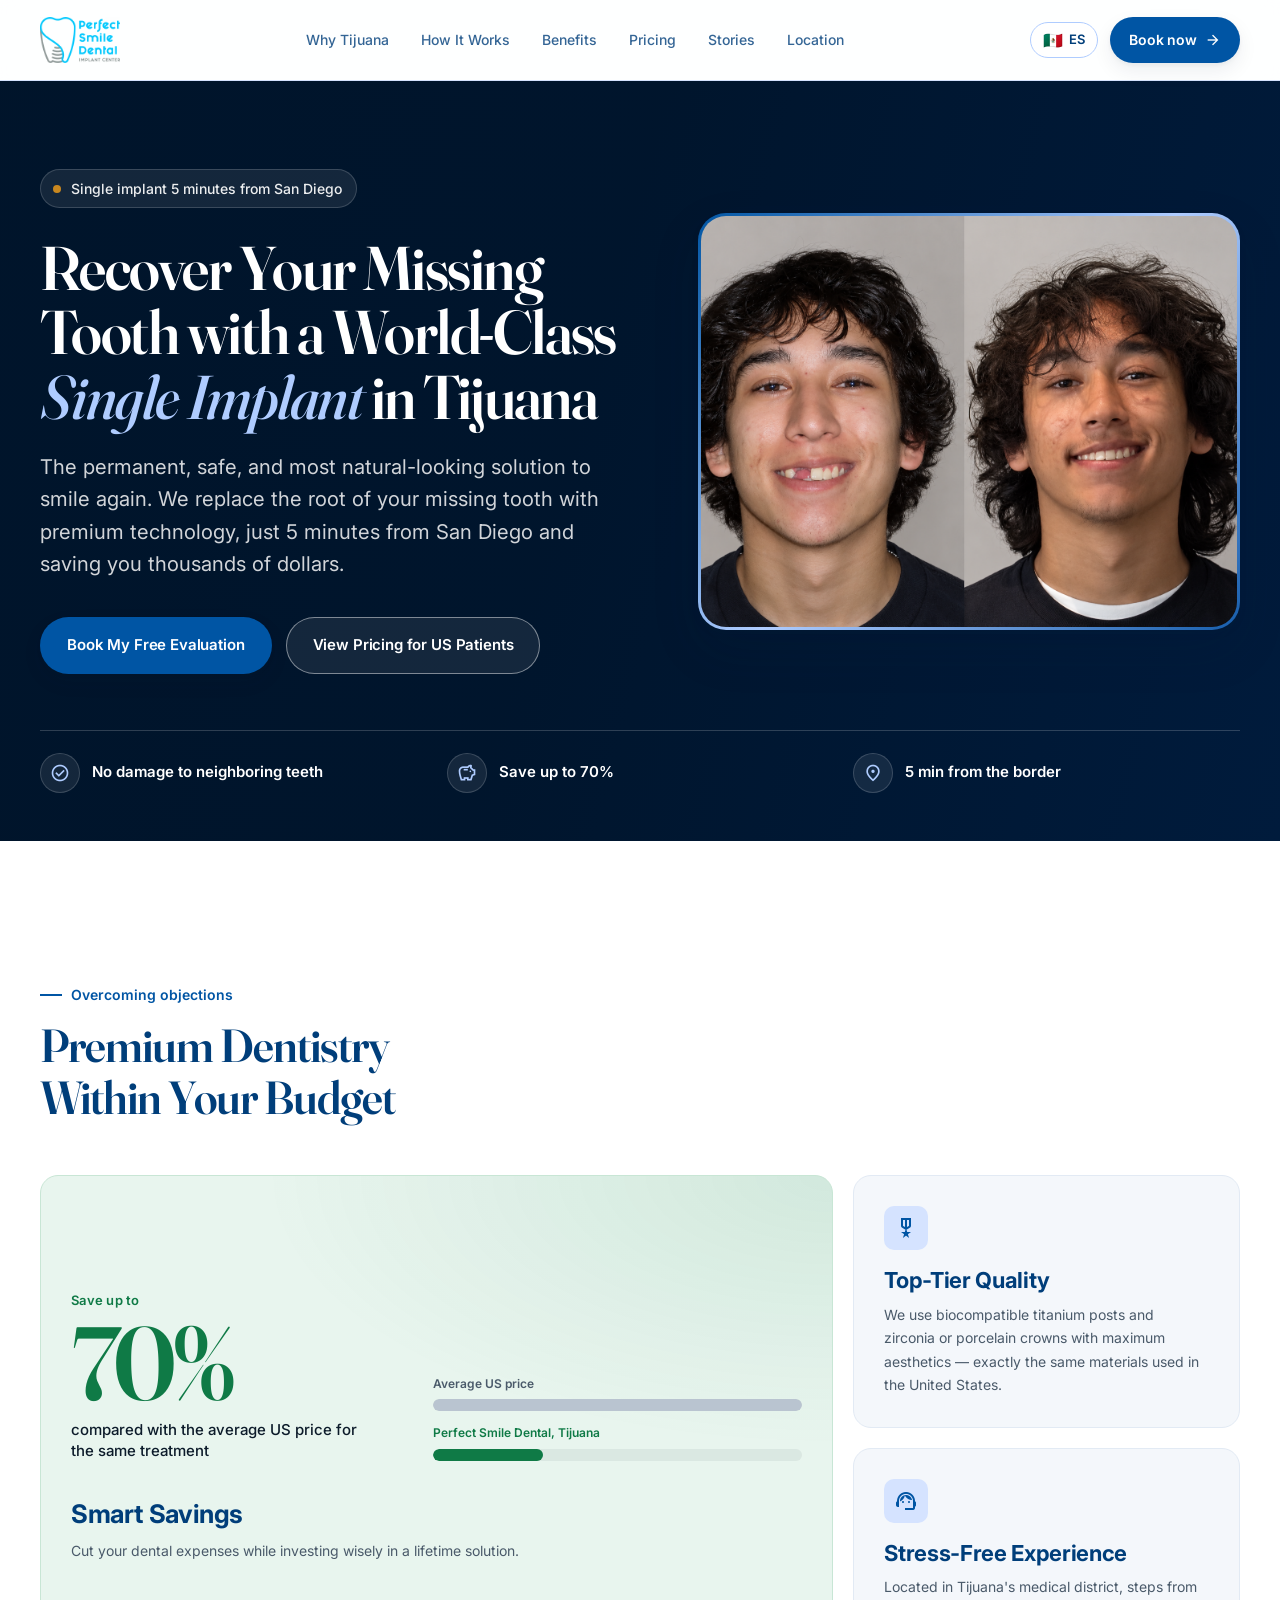
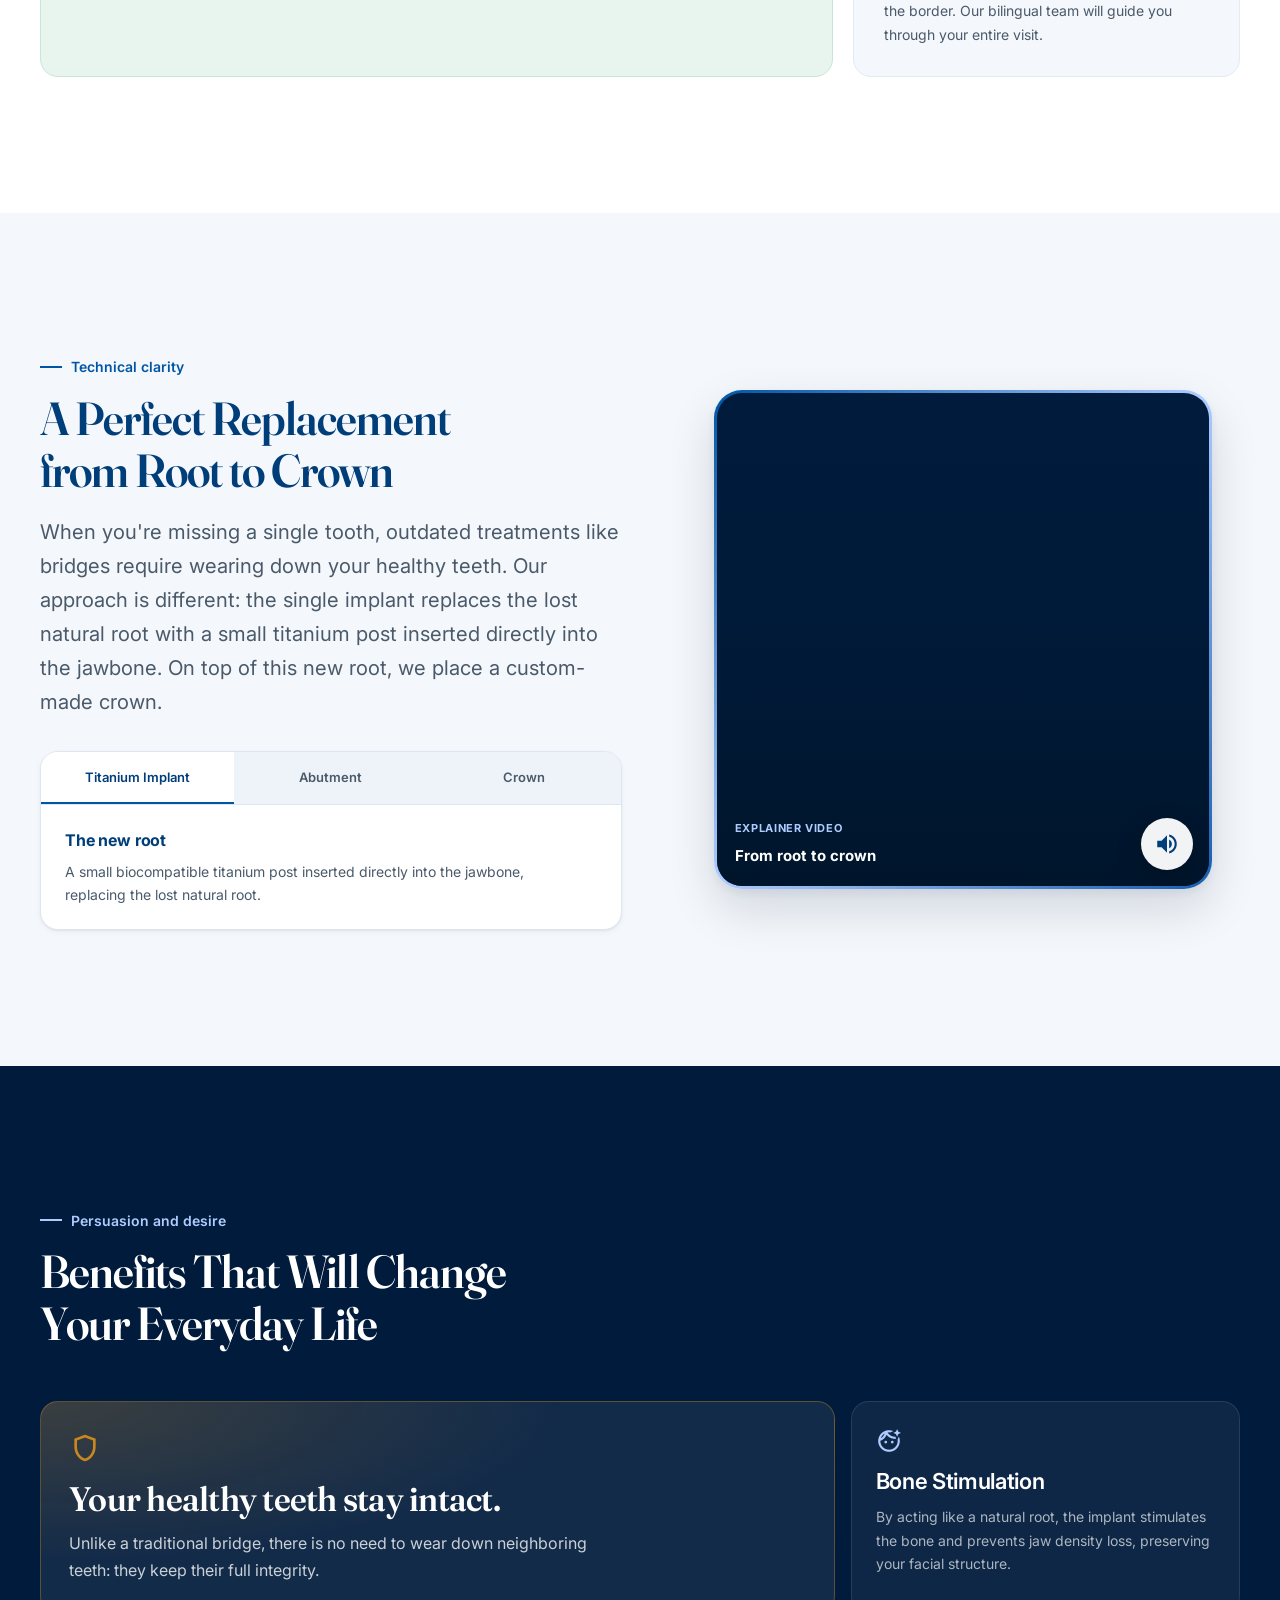
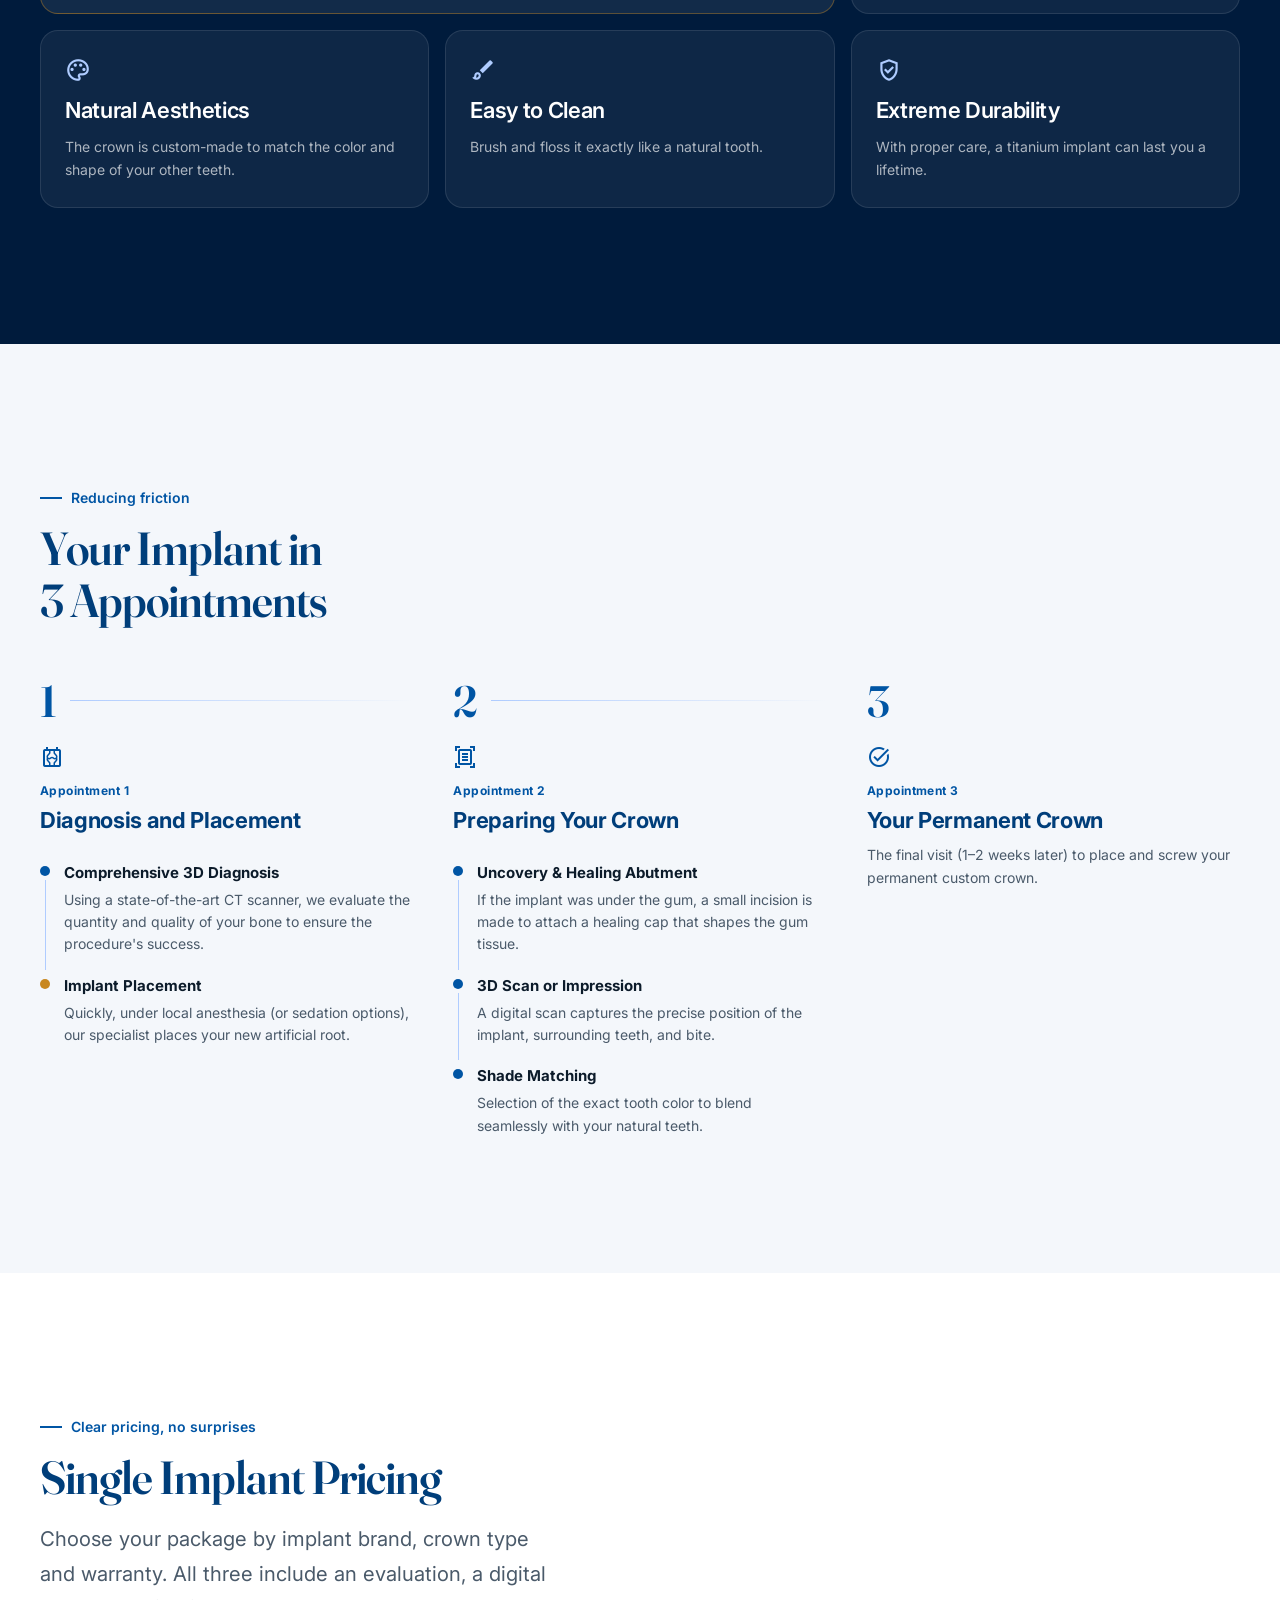
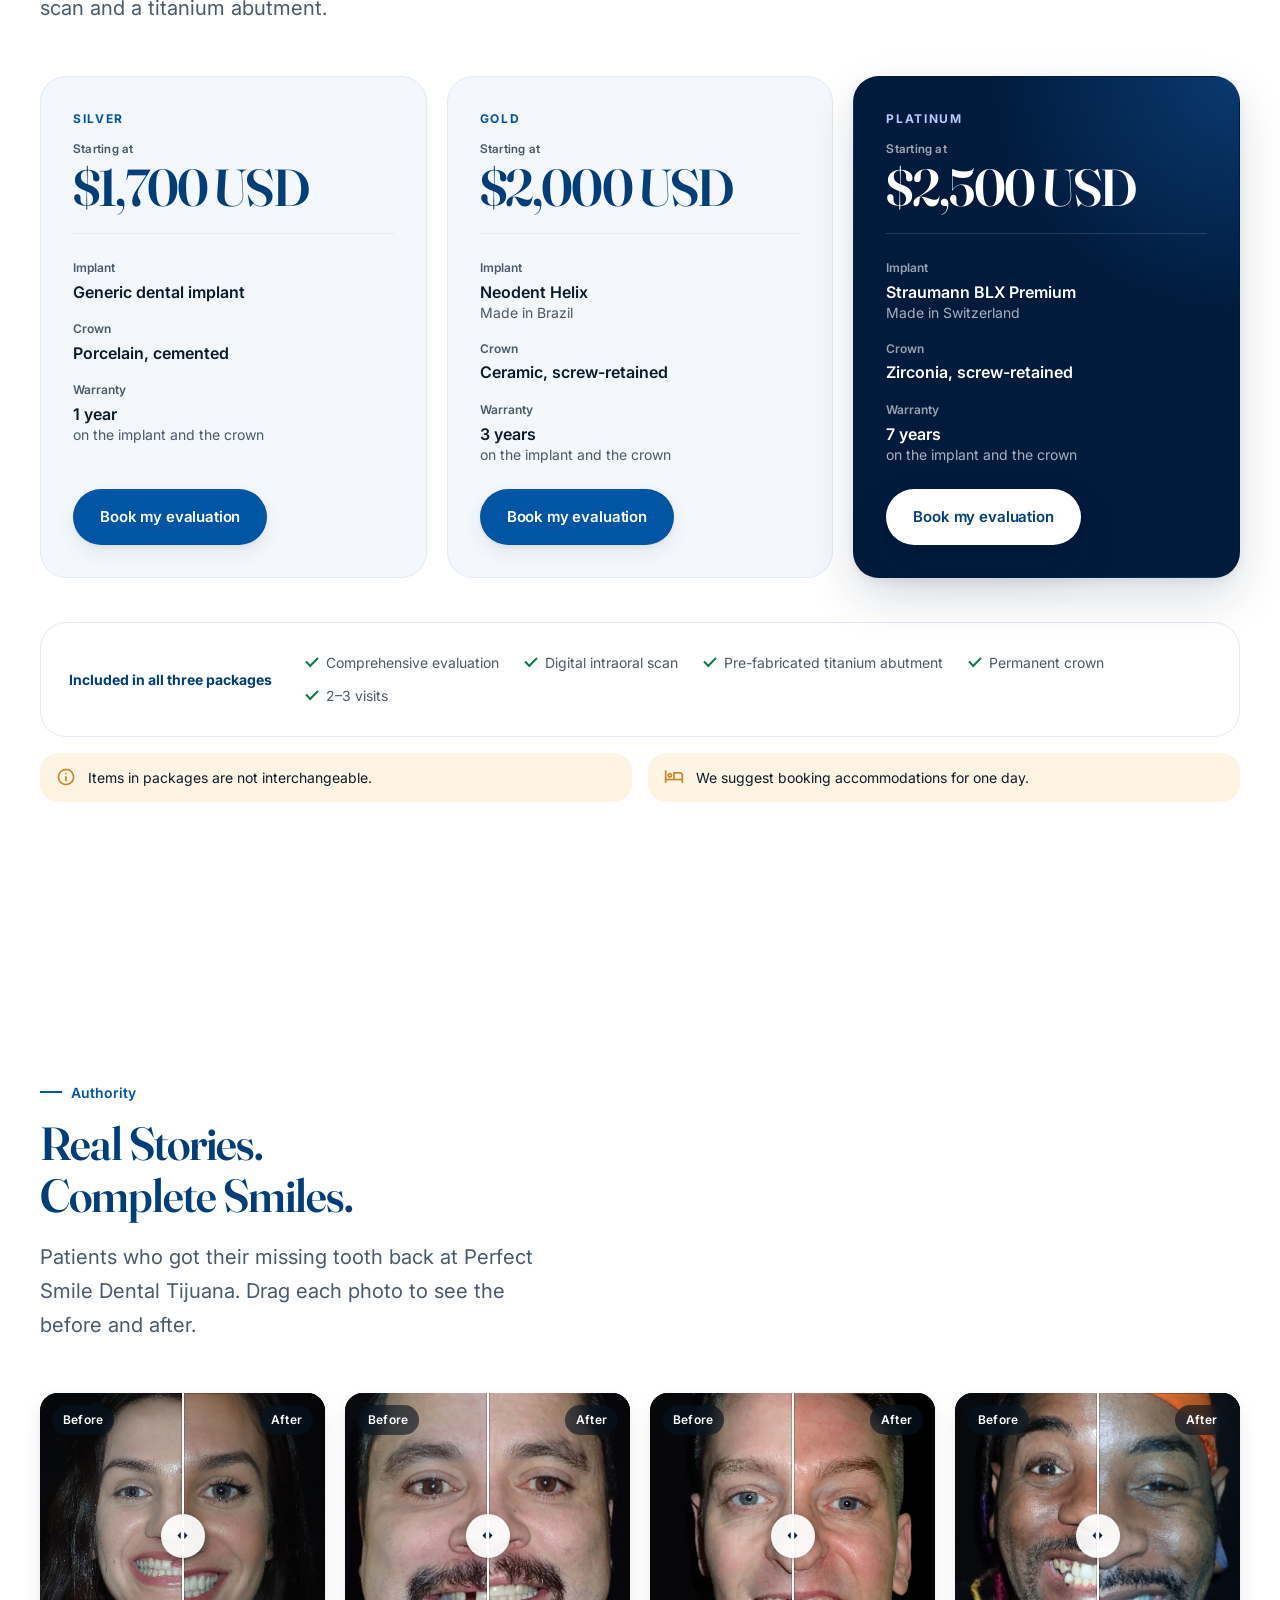
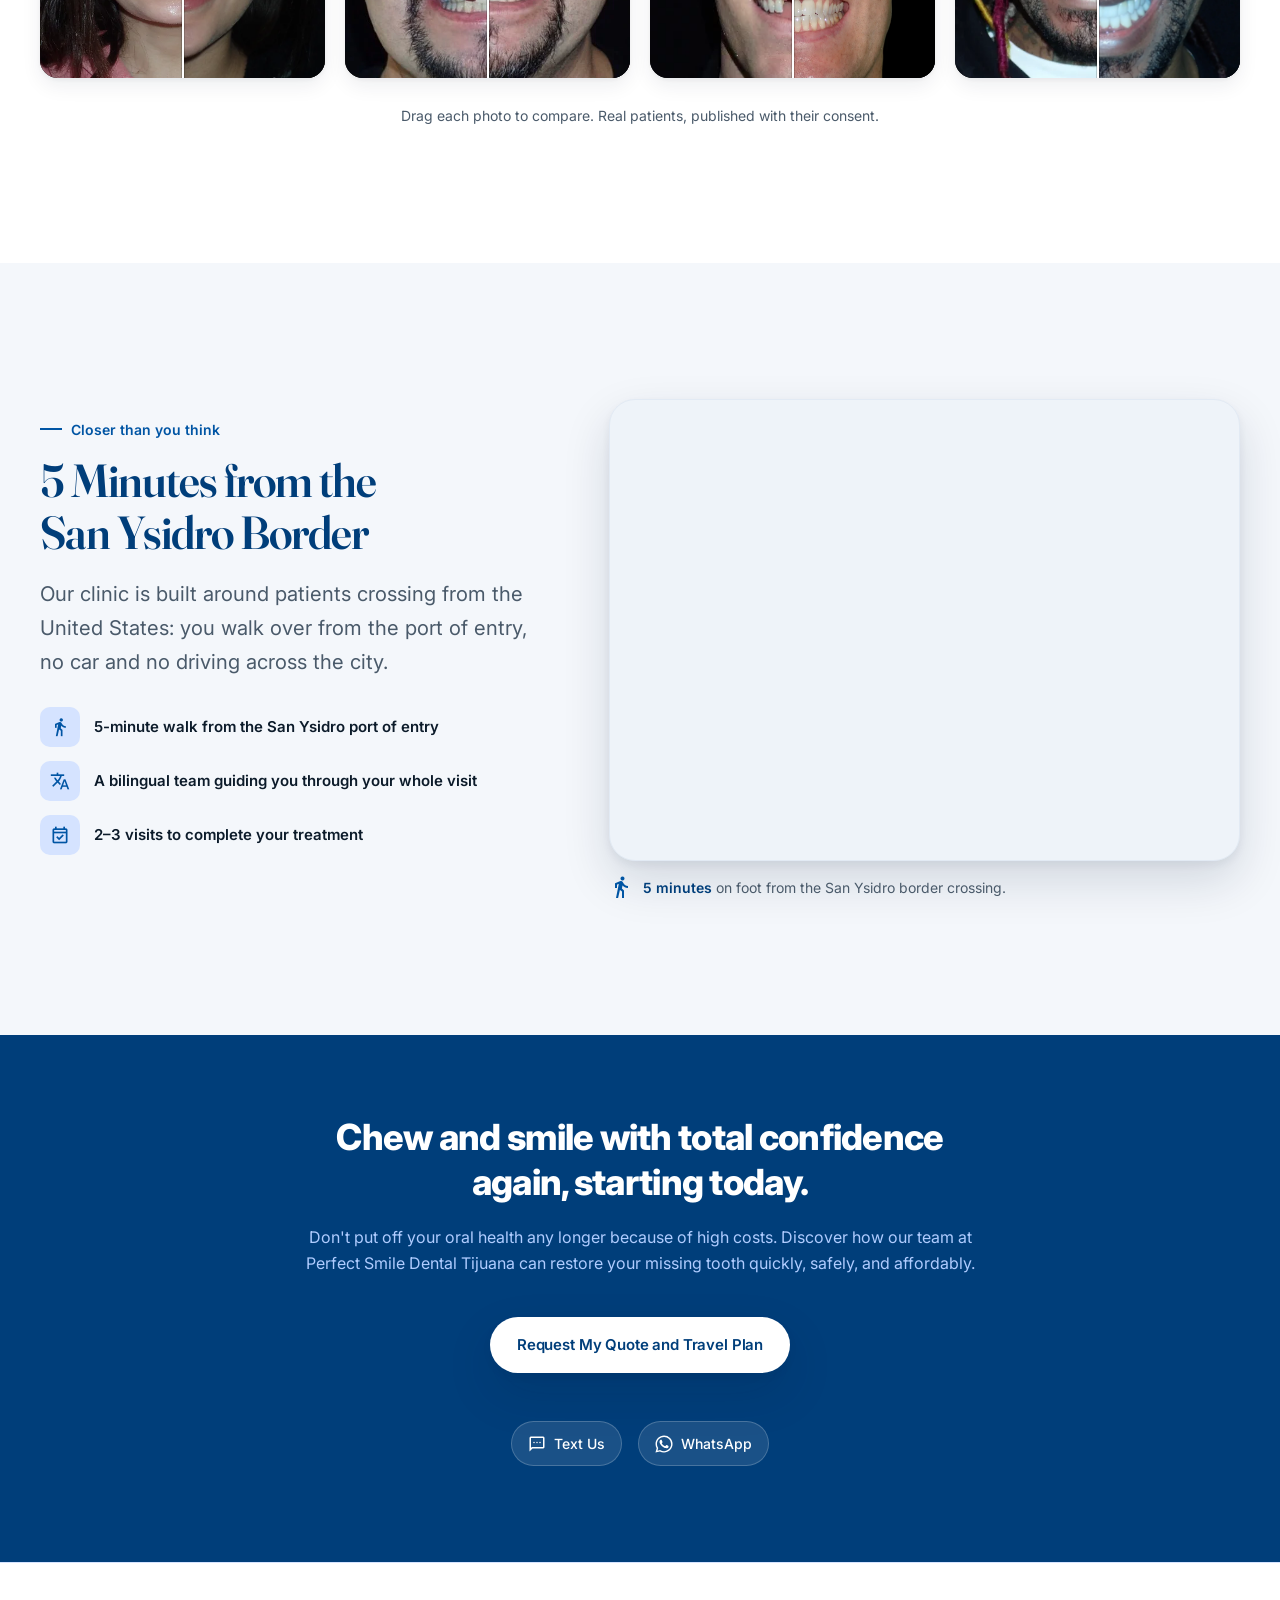
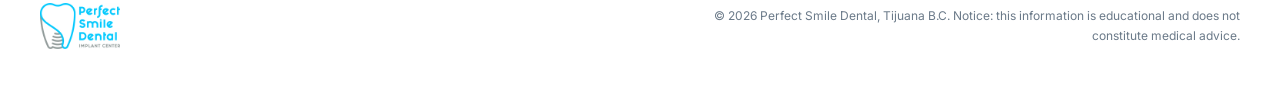
==== index.html @ 9af0c1f8 "fotoa" ====
<!doctype html>
<html lang="en">
  <head>
    <meta charset="utf-8" />
    <meta name="viewport" content="width=device-width, initial-scale=1.0" />
    <title>Single Dental Implant in Tijuana | Perfect Smile Dental</title>
    <meta
      name="description"
      content="Recover your missing tooth with a world-class single implant in Tijuana. No damage to healthy teeth, 5 minutes from San Diego, saving thousands."
    />
    <link rel="canonical" href="https://implante-individual.perfectsmiledental.com.mx/" />
    <!-- hreflang: le dice a Google que son la misma página en dos idiomas.
         x-default manda al inglés, que es la versión principal. -->
    <link rel="alternate" hreflang="en" href="https://implante-individual.perfectsmiledental.com.mx/" />
    <link
      rel="alternate"
      hreflang="es"
      href="https://implante-individual.perfectsmiledental.com.mx/es.html"
    />
    <link
      rel="alternate"
      hreflang="x-default"
      href="https://implante-individual.perfectsmiledental.com.mx/"
    />
    <!-- Open Graph -->
    <meta property="og:type" content="website" />
    <meta property="og:title" content="Single Dental Implant in Tijuana | Perfect Smile Dental" />
    <meta
      property="og:description"
      content="Recover your missing tooth with a world-class single implant in Tijuana. No damage to healthy teeth, 5 minutes from San Diego, saving thousands."
    />
    <meta property="og:url" content="https://implante-individual.perfectsmiledental.com.mx/" />
    <!-- Fuentes: preconnect acelera la descarga -->
    <link rel="preconnect" href="https://fonts.googleapis.com" />
    <link rel="preconnect" href="https://fonts.gstatic.com" crossorigin />
    <link
      href="https://fonts.googleapis.com/css2?family=Inter:wght@400;500;600;700&display=swap"
      rel="stylesheet"
    />
    <!-- Fraunces variable: titulares con autoridad editorial -->
    <link
      href="https://fonts.googleapis.com/css2?family=Fraunces:opsz,wght@9..144,500;9..144,600;9..144,700&display=swap"
      rel="stylesheet"
    />
    <link
      href="https://fonts.googleapis.com/css2?family=Material+Symbols+Outlined:wght,FILL@100..700,0..1&display=swap"
      rel="stylesheet"
    />
    <link rel="stylesheet" href="/styles.css" />
  </head>
  <body>
    <header class="navbar">
      <div class="container navbar__inner">
        <a href="/" class="navbar__brand">
   <img src="/assets/logo.avif" alt="Perfect Smile Dental" />
        </a>
        <nav class="navbar__links">
          <a href="#por-que-tijuana">Why Tijuana</a><a href="#sistema">How It Works</a
          ><a href="#beneficios">Benefits</a><a href="#precios">Pricing</a><a href="#historias">Stories</a
          ><a href="#ubicacion">Location</a>
        </nav>
        <div class="navbar__right">
          <a href="es.html" class="lang-switch" aria-label="Ver en español">
            <span class="lang-switch__flag">🇲🇽</span> ES
          </a>
          <a href="#contacto" class="btn btn--accent btn--sm navbar__cta">
            Book now <span class="material-symbols-outlined" style="font-size: 16px">arrow_forward</span>
          </a>
        </div>
      </div>
    </header>
    <main>
      <section class="hero">
        <div
          class="hero__bg"
          style="
            background-image: url(&quot;https://joseantonioh56.sg-host.com/wp-content/uploads/2026/07/c7875c_0bc119fed459425e88fa15c415d10172mv2.avif&quot;);
          "
        ></div>
        <div class="hero__scrim"></div>
        <div class="container hero__inner">
          <div class="hero__grid">
            <!-- Izquierda: el argumento -->
            <div class="hero__copy">
              <p class="hero__badge">
                <span class="hero__badge-dot psd-pulse-dot"></span> Single implant 5 minutes from San Diego
              </p>
              <h1 class="hero__title display">
                Recover Your Missing Tooth with a World-Class <em class="hero__accent">Single Implant</em> in
                Tijuana
              </h1>
              <p class="hero__sub">
                The permanent, safe, and most natural-looking solution to smile again. We replace the root of
                your missing tooth with premium technology, just 5 minutes from San Diego and saving you
                thousands of dollars.
              </p>
              <div class="hero__actions">
                <a href="https://link.perfectsmiledental.com.mx/widget/form/9kd0kgYXwSfFVvRTpFCh" class="btn btn--accent" target="_blank" data-form-open>Book My Free Evaluation</a>
                <a href="#precios" class="btn btn--ghost-light">View Pricing for US Patients</a>
              </div>
            </div>
            <!-- Derecha: imagen estática -->
            <div class="hero__media">
              <figure class="hero__photo">
                <img
                  src="/assets/hero.png"
                  alt="Patient receiving a single dental implant at Perfect Smile Dental in Tijuana"
                  width="960"
                  height="1104"
                  fetchpriority="high"
                  decoding="async"
                />
              </figure>
            </div>
          </div>
          <ul class="trust">
            <li class="trust__item">
              <span class="trust__icon"> <span class="material-symbols-outlined">check_circle</span> </span>
              <span class="trust__label">No damage to neighboring teeth</span>
            </li>
            <li class="trust__item">
              <span class="trust__icon"> <span class="material-symbols-outlined">savings</span> </span>
              <span class="trust__label">Save up to 70%</span>
            </li>
            <li class="trust__item">
              <span class="trust__icon"> <span class="material-symbols-outlined">location_on</span> </span>
              <span class="trust__label">5 min from the border</span>
            </li>
          </ul>
        </div>
      </section>
      <section id="por-que-tijuana" class="section section--white">
        <div class="container">
          <div class="section-intro section-intro--wide psd-reveal">
            <span class="section-eyebrow">Overcoming objections</span>
            <h2 class="section-heading">Premium Dentistry Within Your Budget</h2>
          </div>
          <div class="why">
            <article class="card card--savings card--wide">
              <div class="stat">
                <span class="stat__lead">Save up to</span> <span class="stat__figure">70%</span>
                <span class="stat__note">compared with the average US price for the same treatment</span>
              </div>
              <div
                class="bars"
                role="img"
                aria-label="Average US price: 100%. Perfect Smile Dental, Tijuana: 30%."
              >
                <div class="bar">
                  <span class="bar__label">Average US price</span>
                  <span class="bar__track"
                    ><span class="bar__fill bar__fill--from" style="--w: 100%"></span
                  ></span>
                </div>
                <div class="bar">
                  <span class="bar__label bar__label--to">Perfect Smile Dental, Tijuana</span>
                  <span class="bar__track"
                    ><span class="bar__fill bar__fill--to" style="--w: 30%"></span
                  ></span>
                </div>
              </div>
              <div class="card__body">
                <h3 class="card__title">Smart Savings</h3>
                <p class="card__text">
                  Cut your dental expenses while investing wisely in a lifetime solution.
                </p>
              </div>
            </article>
            <article class="card">
              <span class="card__icon card__icon--blue">
                <span class="material-symbols-outlined">military_tech</span>
              </span>
              <h3 class="card__title">Top-Tier Quality</h3>
              <p class="card__text">
                We use biocompatible titanium posts and zirconia or porcelain crowns with maximum aesthetics —
                exactly the same materials used in the United States.
              </p>
            </article>
            <article class="card">
              <span class="card__icon card__icon--blue">
                <span class="material-symbols-outlined">support_agent</span>
              </span>
              <h3 class="card__title">Stress-Free Experience</h3>
              <p class="card__text">
                Located in Tijuana's medical district, steps from the border. Our bilingual team will guide
                you through your entire visit.
              </p>
            </article>
          </div>
        </div>
      </section>
      <section id="sistema" class="section">
        <div class="container grid">
          <div class="copy psd-reveal">
            <span class="section-eyebrow">Technical clarity</span>
            <h2 class="section-heading">A Perfect Replacement from Root to Crown</h2>
            <p class="section-text copy__body">
              When you&#39;re missing a single tooth, outdated treatments like bridges require wearing down
              your healthy teeth. Our approach is different: the single implant replaces the lost natural root
              with a small titanium post inserted directly into the jawbone. On top of this new root, we place
              a custom-made crown.
            </p>
            <div class="parts">
              <div class="parts__tabs" role="tablist" id="psd-tabs">
                <button
                  type="button"
                  role="tab"
                  id="tab-0"
                  aria-controls="panel-0"
                  aria-selected="true"
                  data-idx="0"
                  class="parts__tab is-active"
                >
                  Titanium Implant</button
                ><button
                  type="button"
                  role="tab"
                  id="tab-1"
                  aria-controls="panel-1"
                  aria-selected="false"
                  data-idx="1"
                  class="parts__tab"
                >
                  Abutment</button
                ><button
                  type="button"
                  role="tab"
                  id="tab-2"
                  aria-controls="panel-2"
                  aria-selected="false"
                  data-idx="2"
                  class="parts__tab"
                >
                  Crown
                </button>
              </div>
              <div class="parts__panels">
                <div
                  role="tabpanel"
                  id="panel-0"
                  aria-labelledby="tab-0"
                  data-idx="0"
                  class="parts__panel is-active"
                >
                  <h3 class="parts__title">The new root</h3>
                  <p class="parts__text">
                    A small biocompatible titanium post inserted directly into the jawbone, replacing the lost
                    natural root.
                  </p>
                </div>
                <div role="tabpanel" id="panel-1" aria-labelledby="tab-1" data-idx="1" class="parts__panel">
                  <h3 class="parts__title">The connector</h3>
                  <p class="parts__text">
                    A pre-fabricated titanium piece that joins the implant to the crown and holds it firmly in
                    place.
                  </p>
                </div>
                <div role="tabpanel" id="panel-2" aria-labelledby="tab-2" data-idx="2" class="parts__panel">
                  <h3 class="parts__title">Your new tooth</h3>
                  <p class="parts__text">
                    Custom-made to match the color and shape of your other teeth, in porcelain, ceramic or
                    zirconia depending on the package.
                  </p>
                </div>
              </div>
            </div>
          </div>
          <div class="media">
            <!-- Video en loop: arranca solo, sin sonido. Clic = modal con sonido.
                 "#t=0.1" muestra el primer fotograma como vista previa mientras carga. -->
            <div class="video-frame-outer">
              <div
                class="video-frame-inner is-loop"
                style="aspect-ratio: 1 / 1"
                data-video-src="/assets/singleimplants.mp4"
                data-video-type="mp4"
                role="button"
                tabindex="0"
                aria-label="From root to crown"
              >
                <video
                  class="video-frame__loop"
                  src="/assets/singleimplants.mp4#t=0.1"
                  autoplay
                  muted
                  loop
                  playsinline
                  preload="metadata"
                  aria-hidden="true"
                ></video>
                <div class="video-overlay"></div>
                <span class="video-pulse-ring"></span>
                <span class="video-play-btn" aria-hidden="true">
                  <span class="material-symbols-outlined fill-icon" style="font-size: 26px">volume_up</span>
                </span>
                <div class="video-caption-chip">
                  <span class="video-eyebrow">Explainer video</span>
                  <span class="video-title">From root to crown</span>
                </div>
              </div>
            </div>
          </div>
        </div>
      </section>
      <section id="beneficios" class="section section--dark">
        <div class="container">
          <div class="section-intro section-intro--wide psd-reveal">
            <span class="section-eyebrow section-eyebrow--light">Persuasion and desire</span>
            <h2 class="section-heading section-heading--light">
              Benefits That Will Change Your Everyday Life
            </h2>
          </div>
          <div class="bento">
            <article class="cell cell--featured">
              <span class="cell__icon material-symbols-outlined">shield</span>
              <h3 class="cell__title">Your healthy teeth stay intact.</h3>
              <p class="cell__text">
                Unlike a traditional bridge, there is no need to wear down neighboring teeth: they keep their
                full integrity.
              </p>
            </article>
            <article class="cell">
              <span class="cell__icon material-symbols-outlined">face_retouching_natural</span>
              <h3 class="cell__title">Bone Stimulation</h3>
              <p class="cell__text">
                By acting like a natural root, the implant stimulates the bone and prevents jaw density loss,
                preserving your facial structure.
              </p>
            </article>
            <article class="cell">
              <span class="cell__icon material-symbols-outlined">palette</span>
              <h3 class="cell__title">Natural Aesthetics</h3>
              <p class="cell__text">
                The crown is custom-made to match the color and shape of your other teeth.
              </p>
            </article>
            <article class="cell">
              <span class="cell__icon material-symbols-outlined">brush</span>
              <h3 class="cell__title">Easy to Clean</h3>
              <p class="cell__text">Brush and floss it exactly like a natural tooth.</p>
            </article>
            <article class="cell">
              <span class="cell__icon material-symbols-outlined">verified_user</span>
              <h3 class="cell__title">Extreme Durability</h3>
              <p class="cell__text">With proper care, a titanium implant can last you a lifetime.</p>
            </article>
          </div>
        </div>
      </section>
      <section id="proceso" class="section">
  <div class="container">
    <div class="section-intro psd-reveal">
      <span class="section-eyebrow">Reducing friction</span>
      <h2 class="section-heading">Your Implant in 3 Appointments</h2>
    </div>
    <ol class="steps steps--visits">
      <li class="step">
        <div class="step__head"><span class="step__num">1</span> <span class="step__rule"></span></div>
        <span class="step__icon material-symbols-outlined">radiology</span>
        <span class="step__label">Appointment 1</span>
        <h3 class="step__title">Diagnosis and Placement</h3>
        <ol class="days">
          <li class="day">
            <h4 class="day__title">Comprehensive 3D Diagnosis</h4>
            <p class="day__text">
              Using a state-of-the-art CT scanner, we evaluate the quantity and quality of your bone to ensure
              the procedure's success.
            </p>
          </li>
          <li class="day day--key">
            <h4 class="day__title">Implant Placement</h4>
            <p class="day__text">
              Quickly, under local anesthesia (or sedation options), our specialist places your new artificial
              root.
            </p>
          </li>
        </ol>
      </li>
      <li class="step">
        <div class="step__head"><span class="step__num">2</span> <span class="step__rule"></span></div>
        <span class="step__icon material-symbols-outlined">document_scanner</span>
        <span class="step__label">Appointment 2</span>
        <h3 class="step__title">Preparing Your Crown</h3>
        <ol class="days">
          <li class="day">
            <h4 class="day__title">Uncovery &amp; Healing Abutment</h4>
            <p class="day__text">
              If the implant was under the gum, a small incision is made to attach a healing cap that shapes
              the gum tissue.
            </p>
          </li>
          <li class="day">
            <h4 class="day__title">3D Scan or Impression</h4>
            <p class="day__text">
              A digital scan captures the precise position of the implant, surrounding teeth, and bite.
            </p>
          </li>
          <li class="day">
            <h4 class="day__title">Shade Matching</h4>
            <p class="day__text">
              Selection of the exact tooth color to blend seamlessly with your natural teeth.
            </p>
          </li>
        </ol>
      </li>
      <li class="step">
        <div class="step__head"><span class="step__num">3</span> <span class="step__rule"></span></div>
        <span class="step__icon material-symbols-outlined">task_alt</span>
        <span class="step__label">Appointment 3</span>
        <h3 class="step__title">Your Permanent Crown</h3>
        <p class="step__text">
          The final visit (1–2 weeks later) to place and screw your permanent custom crown.
        </p>
      </li>
    </ol>
  </div>
</section>

      <section id="precios" class="section section--white">
        <div class="container">
          <div class="section-intro section-intro--wide psd-reveal">
            <span class="section-eyebrow">Clear pricing, no surprises</span>
            <h2 class="section-heading">Single Implant Pricing</h2>
            <p class="section-text">
              Choose your package by implant brand, crown type and warranty. All three include an evaluation,
              a digital scan and a titanium abutment.
            </p>
          </div>
          <div class="tiers">
            <article class="tier">
              <header class="tier__head">
                <h3 class="tier__name">Silver</h3>
                <p class="tier__price"><span class="tier__prefix">Starting at</span> $1,700 USD</p>
              </header>
              <dl class="specs">
                <div class="spec">
                  <dt class="spec__label">Implant</dt>
                  <dd class="spec__value">Generic dental implant</dd>
                </div>
                <div class="spec">
                  <dt class="spec__label">Crown</dt>
                  <dd class="spec__value">Porcelain, cemented</dd>
                </div>
                <div class="spec">
                  <dt class="spec__label">Warranty</dt>
                  <dd class="spec__value">
                    1 year <span class="spec__detail">on the implant and the crown</span>
                  </dd>
                </div>
              </dl>
              <a href="https://link.perfectsmiledental.com.mx/widget/booking/Z9i3B59TA2s7kxjc4u88" class="btn btn--accent tier__cta" target="_blank" data-calendar-open>Book my evaluation</a>
            </article>
            <article class="tier">
              <header class="tier__head">
                <h3 class="tier__name">Gold</h3>
                <p class="tier__price"><span class="tier__prefix">Starting at</span> $2,000 USD</p>
              </header>
              <dl class="specs">
                <div class="spec">
                  <dt class="spec__label">Implant</dt>
                  <dd class="spec__value">Neodent Helix <span class="spec__detail">Made in Brazil</span></dd>
                </div>
                <div class="spec">
                  <dt class="spec__label">Crown</dt>
                  <dd class="spec__value">Ceramic, screw-retained</dd>
                </div>
                <div class="spec">
                  <dt class="spec__label">Warranty</dt>
                  <dd class="spec__value">
                    3 years <span class="spec__detail">on the implant and the crown</span>
                  </dd>
                </div>
              </dl>
              <a href="https://link.perfectsmiledental.com.mx/widget/booking/Z9i3B59TA2s7kxjc4u88" class="btn btn--accent tier__cta" target="_blank" data-calendar-open>Book my evaluation</a>
            </article>
            <article class="tier tier--dark">
              <header class="tier__head">
                <h3 class="tier__name">Platinum</h3>
                <p class="tier__price"><span class="tier__prefix">Starting at</span> $2,500 USD</p>
              </header>
              <dl class="specs">
                <div class="spec">
                  <dt class="spec__label">Implant</dt>
                  <dd class="spec__value">
                    Straumann BLX Premium <span class="spec__detail">Made in Switzerland</span>
                  </dd>
                </div>
                <div class="spec">
                  <dt class="spec__label">Crown</dt>
                  <dd class="spec__value">Zirconia, screw-retained</dd>
                </div>
                <div class="spec">
                  <dt class="spec__label">Warranty</dt>
                  <dd class="spec__value">
                    7 years <span class="spec__detail">on the implant and the crown</span>
                  </dd>
                </div>
              </dl>
              <a href="https://link.perfectsmiledental.com.mx/widget/booking/Z9i3B59TA2s7kxjc4u88" class="btn btn--white tier__cta" target="_blank" data-calendar-open>Book my evaluation</a>
            </article>
          </div>
          <div class="shared">
            <p class="shared__title">Included in all three packages</p>
            <ul class="shared__list">
              <li>Comprehensive evaluation</li>
              <li>Digital intraoral scan</li>
              <li>Pre-fabricated titanium abutment</li>
              <li>Permanent crown</li>
              <li>2–3 visits</li>
            </ul>
          </div>
          <ul class="notes">
            <li class="note">
              <span class="material-symbols-outlined">info</span>
              <span>Items in packages are not interchangeable.</span>
            </li>
            <li class="note">
              <span class="material-symbols-outlined">hotel</span>
              <span>We suggest booking accommodations for one day.</span>
            </li>
          </ul>
        </div>
      </section>
      <section id="historias" class="section section--white">
        <div class="container">
          <div class="section-intro section-intro--wide psd-reveal">
            <span class="section-eyebrow">Authority</span>
            <h2 class="section-heading">Real Stories. Complete Smiles.</h2>
            <p class="section-text">
              Patients who got their missing tooth back at Perfect Smile Dental Tijuana. Drag each photo to
              see the before and after.
            </p>
          </div>
          <div class="cases">
            <figure class="ba" style="--pos: 50%">
              <div class="ba__stage" data-empty="Photo coming soon">
                <img
                  class="ba__img"
                  src="/assets/img/before1.webp"
                  alt="Patient before their single implant"
                  loading="lazy"
                  decoding="async"
                />
                <img
                  class="ba__img ba__img--after"
                  src="/assets/img/after1.webp"
                  alt="The same patient with their implant and new crown"
                  loading="lazy"
                  decoding="async"
                />
                <span class="ba__line" aria-hidden="true"></span>
                <span class="ba__knob" aria-hidden="true">
                  <svg viewBox="0 0 24 24" width="17" height="17" fill="currentColor">
                    <path d="M9.5 7 5 12l4.5 5V7Zm5 0v10l4.5-5-4.5-5Z"></path>
                  </svg>
                </span>
                <span class="ba__tag ba__tag--before">Before</span>
                <span class="ba__tag ba__tag--after">After</span>
                <input
                  class="ba__range"
                  type="range"
                  min="0"
                  max="100"
                  value="50"
                  step="0.1"
                  aria-label="Before and after comparison — Case 1"
                />
              </div>
            </figure>
            <figure class="ba" style="--pos: 50%">
              <div class="ba__stage" data-empty="Photo coming soon">
                <img
                  class="ba__img"
                  src="/assets/img/before2.webp"
                  alt="Patient before their single implant"
                  loading="lazy"
                  decoding="async"
                />
                <img
                  class="ba__img ba__img--after"
                  src="/assets/img/after2.webp"
                  alt="The same patient with their implant and new crown"
                  loading="lazy"
                  decoding="async"
                />
                <span class="ba__line" aria-hidden="true"></span>
                <span class="ba__knob" aria-hidden="true">
                  <svg viewBox="0 0 24 24" width="17" height="17" fill="currentColor">
                    <path d="M9.5 7 5 12l4.5 5V7Zm5 0v10l4.5-5-4.5-5Z"></path>
                  </svg>
                </span>
                <span class="ba__tag ba__tag--before">Before</span>
                <span class="ba__tag ba__tag--after">After</span>
                <input
                  class="ba__range"
                  type="range"
                  min="0"
                  max="100"
                  value="50"
                  step="0.1"
                  aria-label="Before and after comparison — Case 2"
                />
              </div>
            </figure>
            <figure class="ba" style="--pos: 50%">
              <div class="ba__stage" data-empty="Photo coming soon">
                <img
                  class="ba__img"
                  src="/assets/img/before3.webp"
                  alt="Patient before their single implant"
                  loading="lazy"
                  decoding="async"
                />
                <img
                  class="ba__img ba__img--after"
                  src="/assets/img/after3.webp"
                  alt="The same patient with their implant and new crown"
                  loading="lazy"
                  decoding="async"
                />
                <span class="ba__line" aria-hidden="true"></span>
                <span class="ba__knob" aria-hidden="true">
                  <svg viewBox="0 0 24 24" width="17" height="17" fill="currentColor">
                    <path d="M9.5 7 5 12l4.5 5V7Zm5 0v10l4.5-5-4.5-5Z"></path>
                  </svg>
                </span>
                <span class="ba__tag ba__tag--before">Before</span>
                <span class="ba__tag ba__tag--after">After</span>
                <input
                  class="ba__range"
                  type="range"
                  min="0"
                  max="100"
                  value="50"
                  step="0.1"
                  aria-label="Before and after comparison — Case 3"
                />
              </div>
            </figure>
               <figure class="ba" style="--pos: 50%">
              <div class="ba__stage" data-empty="Photo coming soon">
                <img
                  class="ba__img"
                  src="/assets/img/before4.webp"
                  alt="Patient before their single implant"
                  loading="lazy"
                  decoding="async"
                />
                <img
                  class="ba__img ba__img--after"
                  src="/assets/img/after4.webp"
                  alt="The same patient with their implant and new crown"
                  loading="lazy"
                  decoding="async"
                />
                <span class="ba__line" aria-hidden="true"></span>
                <span class="ba__knob" aria-hidden="true">
                  <svg viewBox="0 0 24 24" width="17" height="17" fill="currentColor">
                    <path d="M9.5 7 5 12l4.5 5V7Zm5 0v10l4.5-5-4.5-5Z"></path>
                  </svg>
                </span>
                <span class="ba__tag ba__tag--before">Before</span>
                <span class="ba__tag ba__tag--after">After</span>
                <input
                  class="ba__range"
                  type="range"
                  min="0"
                  max="100"
                  value="50"
                  step="0.1"
                  aria-label="Before and after comparison — Case 3"
                />
              </div>
            </figure>
          </div>
          <p class="cases__hint">Drag each photo to compare. Real patients, published with their consent.</p>
        </div>
      </section>
      <section id="ubicacion" class="section">
        <div class="container loc">
          <div class="loc__copy psd-reveal">
            <span class="section-eyebrow">Closer than you think</span>
            <h2 class="section-heading">5 Minutes from the San Ysidro Border</h2>
            <p class="section-text">
              Our clinic is built around patients crossing from the United States: you walk over from the port
              of entry, no car and no driving across the city.
            </p>
            <ul class="facts">
              <li class="fact">
                <span class="fact__icon"><span class="material-symbols-outlined">directions_walk</span></span>
                <span class="fact__label">5-minute walk from the San Ysidro port of entry</span>
              </li>
              <li class="fact">
                <span class="fact__icon"><span class="material-symbols-outlined">translate</span></span>
                <span class="fact__label">A bilingual team guiding you through your whole visit</span>
              </li>
              <li class="fact">
                <span class="fact__icon"><span class="material-symbols-outlined">event_available</span></span>
                <span class="fact__label">2–3 visits to complete your treatment</span>
              </li>
            </ul>
            <!-- <a
              href="https://www.google.com/maps/dir/?api=1&destination=32.5303859,-117.024724"
              class="btn btn--accent"
              target="_blank"
              rel="noopener"
            >
              <span class="material-symbols-outlined" style="font-size: 20px">directions</span> Get directions
            </a> -->
          </div>
          <div class="loc__map">
            <div class="map-frame">
              <iframe
                src="https://www.google.com/maps/embed?pb=!1m18!1m12!1m3!1d3363.8412768184426!2d-117.024724!3d32.530385900000006!2m3!1f0!2f0!3f0!3m2!1i1024!2i768!4f13.1!3m3!1m2!1s0x80d94851147c03b7%3A0x2728e028545d0e91!2sPerfect%20Smile%20Dental%20%7C%20Implant%20Center!5e0!3m2!1ses-419!2smx!4v1784660914930!5m2!1ses-419!2smx"
                title="Perfect Smile Dental location near the San Ysidro border"
                loading="lazy"
                allowfullscreen
                referrerpolicy="strict-origin-when-cross-origin"
              ></iframe>
            </div>
            <p class="map-note">
              <span class="material-symbols-outlined">directions_walk</span>
              <span><strong>5 minutes</strong> on foot from the San Ysidro border crossing.</span>
            </p>
          </div>
        </div>
      </section>
      <section id="contacto" class="cta-final">
        <div class="cta-final__inner psd-reveal">
          <h2 class="cta-final__title">Chew and smile with total confidence again, starting today.</h2>
          <p class="cta-final__subtitle">
            Don&#39;t put off your oral health any longer because of high costs. Discover how our team at
            Perfect Smile Dental Tijuana can restore your missing tooth quickly, safely, and affordably.
          </p>
          <div class="cta-final__actions">
            <a href="https://link.perfectsmiledental.com.mx/widget/form/9kd0kgYXwSfFVvRTpFCh" class="btn btn--white btn--full" target="_blank" data-form-open>Request My Quote and Travel Plan</a>
          </div>
          <div class="contact-row">
            <a href="https://www.t2ll.com/auth/sms-redirect?phoneNumber=16198155283&msg=Hello%20I%20would%20like%20more%20information" class="contact-pill" target="_blank" rel="noopener">
              <span class="material-symbols-outlined" style="font-size: 18px">sms</span> Text Us
            </a>
            <a href="https://wa.me/16198155283?text=Hello,%20I%20would%20like%20more%20information." class="contact-pill" target="_blank" rel="noopener">
              <svg class="contact-pill__svg" viewBox="0 0 24 24" width="18" height="18" fill="currentColor" aria-hidden="true"><path d="M17.47 14.38c-.3-.15-1.75-.86-2.02-.96-.27-.1-.47-.15-.67.15-.2.3-.77.96-.94 1.16-.17.2-.35.22-.64.07-.3-.15-1.25-.46-2.38-1.47-.88-.79-1.47-1.76-1.65-2.06-.17-.3-.02-.46.13-.6.13-.13.3-.35.45-.52.15-.17.2-.3.3-.5.1-.2.05-.37-.03-.52-.07-.15-.67-1.61-.92-2.2-.24-.58-.49-.5-.67-.51h-.57c-.2 0-.52.07-.79.37-.27.3-1.04 1.02-1.04 2.48s1.07 2.88 1.21 3.08c.15.2 2.1 3.2 5.08 4.49.71.31 1.26.49 1.69.63.71.22 1.36.19 1.87.12.57-.09 1.75-.72 2-1.41.25-.69.25-1.29.17-1.41-.07-.12-.27-.2-.57-.35M12.05 21.5h-.01a9.4 9.4 0 0 1-4.8-1.31l-.34-.2-3.57.94.95-3.48-.22-.36a9.4 9.4 0 0 1-1.44-5.02c0-5.2 4.23-9.43 9.44-9.43a9.37 9.37 0 0 1 6.67 2.77 9.37 9.37 0 0 1 2.76 6.67c0 5.2-4.23 9.43-9.44 9.43m8.03-17.46A11.27 11.27 0 0 0 12.05.72C5.8.72.7 5.8.7 12.07c0 2 .52 3.95 1.52 5.67L.6 23.4l5.8-1.52a11.33 11.33 0 0 0 5.65 1.44h.01c6.25 0 11.35-5.09 11.35-11.35 0-3.03-1.18-5.88-3.33-8.02"/></svg> WhatsApp
            </a>
          </div>
        </div>
      </section>
    </main>
    <footer class="footer">
      <div class="container footer__inner">
        <div class="footer__brand">
          <a href="/" class="footer__home"><img src="/assets/logo.avif" alt="Perfect Smile Dental" /></a>
        </div>
        <p class="footer__legal">
          © 2026 Perfect Smile Dental, Tijuana B.C. Notice: this information is educational and does not
          constitute medical advice.
        </p>
      </div>
    </footer>
    <div
      class="video-modal"
      id="psd-video-modal"
      data-empty-msg="Add your video URL to the <code>data-video-src</code> attribute on this component to enable playback."
    >
      <div class="video-modal__backdrop" data-close></div>
      <div class="video-modal__dialog" role="dialog" aria-modal="true">
        <button class="video-modal__close" data-close aria-label="Close video">
          <span class="material-symbols-outlined">close</span>
        </button>
        <div class="video-modal__content" id="psd-video-modal-content"></div>
      </div>
    </div>
    <!-- Modal: formulario de contacto (GoHighLevel). Lo abre cualquier botón con data-form-open -->
    <div class="form-modal" id="psd-form-modal" aria-hidden="true">
      <div class="form-modal__backdrop" data-form-close></div>
      <div class="form-modal__dialog" role="dialog" aria-modal="true" aria-labelledby="psd-form-title">
        <div class="form-modal__head">
          <div>
            <h2 class="form-modal__title" id="psd-form-title">Book your free evaluation</h2>
            <p class="form-modal__sub">Leave your details and our team will contact you.</p>
          </div>
          <button type="button" class="form-modal__close" data-form-close aria-label="Close form">
            <span class="material-symbols-outlined">close</span>
          </button>
        </div>
        <div class="form-modal__body">
          <iframe
            src="https://link.perfectsmiledental.com.mx/widget/form/9kd0kgYXwSfFVvRTpFCh"
            style="width:100%;height:100%;border:none;border-radius:3px"
            id="inline-9kd0kgYXwSfFVvRTpFCh"
            data-layout="{'id':'INLINE'}"
            data-trigger-type="alwaysShow"
            data-trigger-value=""
            data-activation-type="alwaysActivated"
            data-activation-value=""
            data-deactivation-type="neverDeactivate"
            data-deactivation-value=""
            data-form-name="Landing Contact Form "
            data-height="882"
            data-layout-iframe-id="inline-9kd0kgYXwSfFVvRTpFCh"
            data-form-id="9kd0kgYXwSfFVvRTpFCh"
            data-cookie-consent="true"
            data-cookie-consent-provider="auto"
            title="Landing Contact Form "
          ></iframe>
        </div>
      </div>
    </div>

    <!-- Modal: calendario de citas (GoHighLevel). Lo abre cualquier botón con data-calendar-open -->
    <div class="form-modal form-modal--wide" id="psd-calendar-modal" aria-hidden="true">
      <div class="form-modal__backdrop" data-form-close></div>
      <div class="form-modal__dialog" role="dialog" aria-modal="true" aria-labelledby="psd-calendar-title">
        <div class="form-modal__head">
          <div>
            <h2 class="form-modal__title" id="psd-calendar-title">Book your free evaluation</h2>
            <p class="form-modal__sub">Pick the day and time that work best for you.</p>
          </div>
          <button type="button" class="form-modal__close" data-form-close aria-label="Close calendar">
            <span class="material-symbols-outlined">close</span>
          </button>
        </div>
        <div class="form-modal__body form-modal__body--calendar">
          <iframe
            src="https://link.perfectsmiledental.com.mx/widget/booking/Z9i3B59TA2s7kxjc4u88"
            allow="payment"
            style="width: 100%; border: none; overflow: hidden"
            scrolling="no"
            id="Z9i3B59TA2s7kxjc4u88_1792016738689"
            title="Book your free evaluation"
          ></iframe>
        </div>
      </div>
    </div>

    <!-- Scripts: primero el de GoHighLevel (ajusta el alto de formulario y calendario), luego el de la página -->
    <script src="https://link.perfectsmiledental.com.mx/js/form_embed.js" type="text/javascript"></script>
    <script src="/main.js" defer></script>
  </body>
</html>
---- styles.css ----
:root {
    /* --- Marca (azules del cliente, sin cambios de identidad) --- */
    --psd-primary: #003e7a;
    --psd-primary-dark: #001b3c;
    --psd-accent: #0055a4;
    --psd-accent-light: #175ead;
    --psd-blue-100: #d5e3ff;
    --psd-blue-200: #afccff;

    /* --- Tinta: texto más oscuro que el azul de marca ---
       Antes el cuerpo de texto usaba el azul primario, lo que dejaba
       todo plano y con contraste bajo. Ahora el azul es para acentos
       y jerarquía; el texto largo usa tinta. */
    --psd-ink: #0c1b2a;
    --psd-ink-soft: #4a5a6a;
    --psd-text-muted: #6b7a89;

    /* --- Superficies --- */
    --psd-bg: #f4f7fb;
    --psd-surface: #ffffff;
    --psd-surface-sunk: #eef3f9;

    /* --- Acento cálido: la luz del día ---
       Un solo tono cálido, reservado para el relato de "un solo día":
       la línea de tiempo del hero y el beneficio same-day. En ningún
       otro lado. Rompe el azul clínico sin ensuciar la marca. */
    --psd-day: #c8871f;
    --psd-day-soft: #fdf4e4;

    --psd-savings: #0f7a46;
    --psd-savings-soft: #e8f5ee;

    /* --- Elevación en 3 niveles, no una sombra para todo --- */
    --shadow-sm: 0 1px 2px rgba(10, 30, 60, .06), 0 2px 6px rgba(10, 30, 60, .04);
    --shadow-md: 0 2px 4px rgba(10, 30, 60, .05), 0 8px 20px rgba(10, 30, 60, .07);
    --shadow-lg: 0 4px 8px rgba(10, 30, 60, .06), 0 20px 48px rgba(10, 30, 60, .14);

    /* --- Radios por jerarquía, no un radio para todo --- */
    --r-chip: 999px;
    --r-sm: 10px;
    --r-md: 18px;
    --r-lg: 26px;

    /* --- Escala tipográfica fluida (clamp, sin saltos) --- */
    --t-display: clamp(2.5rem, 1.4rem + 4.6vw, 5.25rem);
    --t-h2: clamp(1.75rem, 1.15rem + 2.4vw, 2.9rem);
    --t-h3: clamp(1.125rem, 1rem + .5vw, 1.375rem);
    --t-lead: clamp(1.0625rem, .99rem + .35vw, 1.3125rem);
    --t-body: 1rem;
    --t-small: .875rem;
    --t-micro: .75rem;

    /* --- Ritmo vertical --- */
    --space-section: clamp(4.5rem, 3rem + 7vw, 8.5rem);
}

* { box-sizing: border-box; }

html { -webkit-text-size-adjust: 100%; }

body {
    margin: 0;
    font-family: 'Inter', system-ui, sans-serif;
    font-size: var(--t-body);
    line-height: 1.65;
    background: var(--psd-bg);
    color: var(--psd-ink);
    -webkit-font-smoothing: antialiased;
    text-rendering: optimizeLegibility;
}

img { max-width: 100%; display: block; }
a { color: inherit; }

/* Fraunces para titulares: autoridad editorial, no "startup tech".
   Optical sizing alto y wonk/soft en 0 lo mantiene serio, no decorativo. */
.display {
    font-family: 'Fraunces', Georgia, serif;
    font-variation-settings: 'SOFT' 0, 'WONK' 0, 'opsz' 120;
    font-weight: 600;
    letter-spacing: -0.025em;
    line-height: 1.04;
}

.material-symbols-outlined {
    font-variation-settings: 'FILL' 0, 'wght' 400, 'GRAD' 0, 'opsz' 24;
    vertical-align: middle;
}
.material-symbols-outlined.fill-icon { font-variation-settings: 'FILL' 1; }

.container { max-width: 1500px; margin: 0 auto; padding: 0 20px; }
@media (min-width: 1024px) { .container { padding: 0 40px; } }

/* ============================================================ */
/* FOCO VISIBLE — obligatorio, y en esta audiencia más            */
/* ============================================================ */
:where(a, button, [tabindex]):focus-visible {
    outline: 3px solid var(--psd-accent);
    outline-offset: 3px;
    border-radius: 4px;
}

/* ============================================================ */
/* MOVIMIENTO                                                     */
/* Una sola entrada discreta en los encabezados de sección.       */
/* Las tarjetas internas NO se animan: el fade-up en cada         */
/* elemento es justamente lo que delata una plantilla.            */
/* ============================================================ */
.psd-reveal {
    opacity: 0;
    transform: translateY(10px);
    transition: opacity .5s ease, transform .5s ease;
}
.psd-reveal.psd-visible { opacity: 1; transform: none; }

@keyframes psd-pulse {
    0%   { box-shadow: 0 0 0 0 rgba(200, 135, 31, .5); }
    70%  { box-shadow: 0 0 0 9px rgba(200, 135, 31, 0); }
    100% { box-shadow: 0 0 0 0 rgba(200, 135, 31, 0); }
}
.psd-pulse-dot { animation: psd-pulse 2.4s infinite; }

@keyframes video-pulse {
    0%   { transform: scale(1); opacity: .8; }
    100% { transform: scale(1.6); opacity: 0; }
}

@media (prefers-reduced-motion: reduce) {
    .psd-reveal { opacity: 1; transform: none; transition: none; }
    .psd-pulse-dot, .video-pulse-ring { animation: none; }
    * { scroll-behavior: auto !important; }
}

html { scroll-behavior: smooth; }

/* ============================================================ */
/* BOTONES                                                        */
/* Más altos (48px+) para dedos y para manos de 60 años.          */
/* Cada estado responde distinto: hover, active, focus.           */
/* ============================================================ */
.btn {
    display: inline-flex;
    align-items: center;
    justify-content: center;
    gap: 8px;
    font-family: inherit;
    font-size: .9375rem;
    font-weight: 600;
    letter-spacing: -0.01em;
    padding: 15px 26px;
    min-height: 50px;
    border-radius: var(--r-chip);
    border: 1px solid transparent;
    cursor: pointer;
    text-decoration: none;
    transition: background-color .18s ease, border-color .18s ease,
                color .18s ease, transform .12s ease, box-shadow .18s ease;
}
.btn:active { transform: translateY(1px); }
.btn--sm { padding: 10px 18px; min-height: 42px; font-size: .875rem; }

.btn--accent {
    background: var(--psd-accent);
    color: #fff;
    box-shadow: var(--shadow-md);
}
.btn--accent:hover { background: var(--psd-primary); box-shadow: var(--shadow-lg); }

.btn--outline {
    background: var(--psd-surface);
    color: var(--psd-primary);
    border-color: #c6d8ef;
    box-shadow: var(--shadow-sm);
}
.btn--outline:hover { background: var(--psd-blue-100); border-color: var(--psd-blue-200); }

.btn--white { background: #fff; color: var(--psd-primary); box-shadow: var(--shadow-lg); }
.btn--white:hover { background: var(--psd-blue-100); }

.btn--ghost-light {
    background: rgba(255,255,255,.08);
    color: #fff;
    border-color: rgba(255,255,255,.45);
}
.btn--ghost-light:hover { background: rgba(255,255,255,.18); }

.btn--outline-light { background: transparent; color: #fff; border-color: rgba(255,255,255,.4); }
.btn--outline-light:hover { background: rgba(255,255,255,.12); }

.btn--full { width: 100%; }
@media (min-width: 640px) { .btn--full { width: auto; } }

/* ============================================================ */
/* SECCIONES                                                      */
/* ============================================================ */
.section { padding: var(--space-section) 0; }
.section--white { background: var(--psd-surface); }
.section--dark { background: var(--psd-primary-dark); }

/* El eyebrow ya no va en MAYÚSCULAS tracked sobre cada título:
   eso es cromo de plantilla. Ahora es una línea corta en minúsculas
   con una marca de color, y solo donde aporta contexto real. */
.section-eyebrow {
    display: inline-flex;
    align-items: center;
    gap: 9px;
    font-size: var(--t-small);
    font-weight: 600;
    color: var(--psd-accent);
    margin-bottom: 14px;
}
.section-eyebrow::before {
    content: "";
    width: 22px;
    height: 2px;
    background: currentColor;
    flex-shrink: 0;
}
.section-eyebrow--light { color: var(--psd-blue-200); }

.section-heading {
    font-family: 'Fraunces', Georgia, serif;
    font-variation-settings: 'SOFT' 0, 'WONK' 0, 'opsz' 90;
    font-size: var(--t-h2);
    font-weight: 600;
    color: var(--psd-primary);
    letter-spacing: -0.022em;
    line-height: 1.12;
    margin: 0;
    text-wrap: balance;
}
.section-heading--light { color: #fff; }

.section-intro { max-width: 34ch; margin-bottom: clamp(2.5rem, 4vw, 3.5rem); }
.section-intro--wide { max-width: 52ch; }

.section-text {
    font-size: var(--t-lead);
    color: var(--psd-ink-soft);
    line-height: 1.68;
    margin-top: 18px;
    max-width: 62ch;
}


/* ============================================================ */
/* NAVBAR                                                       */
/* ============================================================ */

.navbar {
  background: rgba(255, 255, 255, 0.9);
  backdrop-filter: blur(8px);
  position: sticky;
  top: 0;
  z-index: 50;
  border-bottom: 1px solid var(--psd-blue-100);
}
.navbar__inner {
  display: flex;
  align-items: center;
  justify-content: space-between;
  height: 80px;
}
.navbar__brand { display: flex; align-items: center; gap: 10px; text-decoration: none; }
.navbar__logo {
  width: 36px;
  height: 36px;
  border-radius: 50%;
  background: var(--psd-accent);
  display: flex;
  align-items: center;
  justify-content: center;
}
.navbar__logo .material-symbols-outlined { color: #fff; font-size: 18px; }
.navbar__name {
  font-size: 18px;
  font-weight: 700;
  color: var(--psd-primary);
  letter-spacing: -0.01em;
}

.navbar__links { display: none; gap: 32px; align-items: center; }
@media (min-width: 1024px) { .navbar__links { display: flex; } }
.navbar__links a {
  font-size: 14px;
  font-weight: 500;
  color: rgba(0, 62, 122, 0.8);
  text-decoration: none;
  transition: color 0.2s ease;
}
.navbar__links a:hover { color: var(--psd-accent); }

.navbar__right { display: flex; align-items: center; gap: 12px; }
.navbar__cta { display: none; }
@media (min-width: 640px) { .navbar__cta { display: inline-flex; } }

.lang-switch {
  display: inline-flex;
  align-items: center;
  gap: 6px;
  padding: 6px 12px;
  border-radius: 9999px;
  border: 1px solid var(--psd-blue-200);
  background: #fff;
  font-size: 13px;
  font-weight: 600;
  color: var(--psd-primary);
  text-decoration: none;
  transition: background-color 0.2s ease;
}
.lang-switch:hover { background: var(--psd-blue-100); }
.lang-switch__flag { font-size: 16px; line-height: 1; }


/* ============================================================ */
/* HERO                                                         */
/* ============================================================ */

.hero {
  position: relative;
  overflow: hidden;
  background: var(--psd-primary-dark);
}

.hero__bg {
  position: absolute;
  inset: 0;
  background-size: cover;
  background-position: 70% 30%;
  opacity: .28;
}
.hero__scrim {
  position: absolute;
  inset: 0;
  background:
    linear-gradient(105deg, rgba(0,20,42,.96) 0%, rgba(0,20,42,.86) 45%, rgba(0,27,60,.72) 100%);
}

.hero__inner {
  position: relative;
  z-index: 1;
  padding-top: clamp(3rem, 7vw, 5.5rem);
  padding-bottom: clamp(2rem, 4vw, 3rem);
}

/* ---------- Grid principal ---------- */
.hero__grid {
  display: grid;
  grid-template-columns: 1fr;
  gap: clamp(2.5rem, 5vw, 4rem);
  align-items: center;
}
@media (min-width: 1024px) {
  .hero__grid { grid-template-columns: 1.08fr 1fr; gap: 4.5rem; }
}

.hero__copy, .hero__media { min-width: 0; }

.hero__badge {
  display: inline-flex;
  align-items: center;
  gap: 10px;
  margin: 0 0 clamp(1.25rem, 3vw, 1.75rem);
  padding: 7px 14px 7px 12px;
  border-radius: var(--r-chip);
  background: rgba(255,255,255,.08);
  border: 1px solid rgba(255,255,255,.16);
  font-size: var(--t-small);
  font-weight: 500;
  color: rgba(255,255,255,.92);
}
.hero__badge-dot {
  width: 8px;
  height: 8px;
  border-radius: 50%;
  background: var(--psd-day);
  flex-shrink: 0;
}

.hero__title {
  color: #fff;
  font-size: clamp(2.25rem, 1.3rem + 3.2vw, 4rem);
  margin: 0 0 clamp(1rem, 2vw, 1.375rem);
  max-width: 16ch;
  text-wrap: balance;
}
/* La promesa: cursiva de la misma serif, en azul claro.
   Resalta sin cambiar de familia ni de peso. */
.hero__accent {
  font-style: italic;
  font-weight: 500;
  color: var(--psd-blue-200);
}

.hero__sub {
  font-size: var(--t-lead);
  color: rgba(255,255,255,.82);
  line-height: 1.6;
  margin: 0 0 clamp(1.75rem, 3vw, 2.25rem);
  max-width: 44ch;
}

.hero__actions { display: flex; flex-wrap: wrap; gap: 14px; }

/* ---------- Franja de confianza ---------- */
.trust {
  list-style: none;
  margin: clamp(2.5rem, 5vw, 3.5rem) 0 0;
  padding: 22px 0 0;
  border-top: 1px solid rgba(255,255,255,.18);
  display: grid;
  grid-template-columns: 1fr;
  gap: 14px;
}
@media (min-width: 640px) {
  .trust { grid-template-columns: repeat(3, minmax(0, 1fr)); gap: 20px; }
}
.trust__item {
  display: flex;
  align-items: center;
  gap: 12px;
}
.trust__icon {
  width: 40px;
  height: 40px;
  border-radius: 50%;
  flex-shrink: 0;
  display: grid;
  place-items: center;
  background: rgba(255,255,255,.08);
  border: 1px solid rgba(255,255,255,.16);
}
.trust__icon .material-symbols-outlined { font-size: 20px; color: var(--psd-blue-200); }
.trust__label {
  font-size: .9375rem;
  font-weight: 600;
  color: #fff;
}

/* Entrada escalonada al cargar */
@media (prefers-reduced-motion: no-preference) {
  .hero__badge, .hero__title, .hero__sub, .hero__actions, .hero__media, .trust {
    animation: hero-in .7s cubic-bezier(.2, .7, .3, 1) backwards;
  }
  .hero__badge   { animation-delay: .05s; }
  .hero__title   { animation-delay: .14s; }
  .hero__media   { animation-delay: .20s; }
  .hero__sub     { animation-delay: .24s; }
  .hero__actions { animation-delay: .32s; }
  .trust         { animation-delay: .42s; }
}
@keyframes hero-in {
  from { opacity: 0; transform: translateY(14px); }
  to   { opacity: 1; transform: none; }
}


/* ============================================================ */
/* MARCO DE VIDEO                                               */
/* ============================================================ */

.video-frame-outer {
  padding: 3px;
  border-radius: 28px;
  background: linear-gradient(135deg, var(--psd-accent), var(--psd-blue-200), var(--psd-accent-light));
  box-shadow: var(--shadow-lg);
  max-width: 90%;
  margin: 0 auto;
}
.video-frame-inner {
  position: relative;
  border-radius: 25px;
  overflow: hidden;
  background: var(--psd-primary-dark);
  cursor: pointer;
}
.video-frame-inner:focus-visible { outline: 3px solid var(--psd-blue-200); outline-offset: 3px; }
.video-frame-inner img { width: 100%; height: 100%; object-fit: cover; opacity: 0.8; }
.video-overlay {
  position: absolute;
  inset: 0;
  background: linear-gradient(to top, rgba(0, 20, 40, 0.8), rgba(0, 20, 40, 0.15) 55%, transparent);
}
.video-pulse-ring {
  position: absolute;
  top: 50%;
  left: 50%;
  width: 76px;
  height: 76px;
  margin: -38px 0 0 -38px;
  border-radius: 50%;
  border: 2px solid rgba(255, 255, 255, 0.7);
  animation: video-pulse 2.2s infinite;
}
.video-play-btn {
  position: absolute;
  top: 50%;
  left: 50%;
  transform: translate(-50%, -50%);
  width: 76px;
  height: 76px;
  border-radius: 50%;
  background: rgba(255, 255, 255, 0.95);
  display: flex;
  align-items: center;
  justify-content: center;
  box-shadow: 0 8px 24px rgba(0, 0, 0, 0.25);
  transition: transform 0.25s ease;
}
.video-frame-inner:hover .video-play-btn { transform: translate(-50%, -50%) scale(1.08); }
.video-play-btn .material-symbols-outlined { color: var(--psd-primary); }

.video-caption-chip { position: absolute; bottom: 18px; left: 18px; right: 18px; color: #fff; }
.video-eyebrow {
  display: block;
  font-size: 11px;
  font-weight: 700;
  text-transform: uppercase;
  letter-spacing: 0.06em;
  color: var(--psd-blue-200);
  margin-bottom: 4px;
}
.video-title { font-size: 15px; font-weight: 700; line-height: 1.3; }


/* ============================================================ */
/* POR QUÉ TIJUANA                                              */
/* ============================================================ */

/* ---------- Bento ---------- */
.why { display: grid; grid-template-columns: 1fr; gap: 16px; }
@media (min-width: 900px) {
  .why { grid-template-columns: repeat(3, minmax(0, 1fr)); gap: 20px; }
  .card--wide { grid-column: span 2; grid-row: span 2; }
}

.card {
  background: var(--psd-bg);
  border: 1px solid #e2eaf4;
  border-radius: var(--r-md);
  padding: clamp(22px, 2.5vw, 30px);
  display: flex;
  flex-direction: column;
}

.card__icon {
  width: 44px;
  height: 44px;
  border-radius: var(--r-sm);
  display: inline-flex;
  align-items: center;
  justify-content: center;
  margin-bottom: 16px;
}
.card__icon--blue { background: var(--psd-blue-100); color: var(--psd-accent); }
.card__icon--savings { background: var(--psd-savings-soft); color: var(--psd-savings); }

.card__title {
  font-size: var(--t-h3);
  font-weight: 700;
  color: var(--psd-primary);
  letter-spacing: -0.015em;
  line-height: 1.3;
  margin: 0 0 8px;
}
.card__text {
  font-size: var(--t-small);
  color: var(--psd-ink-soft);
  line-height: 1.68;
  margin: 0;
  max-width: 52ch;
}
.card__text .feature-card__highlight { font-weight: 700; color: var(--psd-savings); }

/* ---------- Tarjeta de ahorro ---------- */
.card--savings {
  position: relative;
  overflow: hidden;
  background:
    radial-gradient(120% 90% at 100% 0%, rgba(15,122,70,.10), transparent 60%),
    var(--psd-savings-soft);
  border-color: #c8e6d5;
  gap: clamp(22px, 3vw, 32px);
}

/* Cifra y nota en un solo bloque: la nota es pie de la cifra,
   nunca un titular. Tamaños fijos para que no herede el de la cifra. */
.stat { display: flex; flex-direction: column; align-items: flex-start; }
.stat__lead {
  font-family: 'Inter', system-ui, sans-serif;
  font-size: .8125rem;
  font-weight: 600;
  letter-spacing: .02em;
  color: var(--psd-savings);
  margin-bottom: 4px;
}
.stat__figure {
  font-family: 'Fraunces', Georgia, serif;
  font-variation-settings: 'SOFT' 0, 'WONK' 0, 'opsz' 144;
  font-size: clamp(4rem, 2.6rem + 5vw, 6.5rem);
  font-weight: 600;
  line-height: .9;
  letter-spacing: -0.045em;
  color: var(--psd-savings);
}
.stat__note {
  font-family: 'Inter', system-ui, sans-serif;
  font-size: .9375rem;
  font-weight: 500;
  line-height: 1.4;
  letter-spacing: 0;
  color: var(--psd-ink);
  margin-top: 10px;
  max-width: 30ch;
}

/* Comparación visual: el ahorro se ve antes de leerse */
.bars { display: grid; gap: 12px; max-width: 520px; }
.bar { display: grid; gap: 6px; }
.bar__label {
  font-size: var(--t-micro);
  font-weight: 600;
  color: var(--psd-ink-soft);
}
.bar__label--to { color: var(--psd-savings); }
.bar__track {
  display: block;
  height: 12px;
  border-radius: var(--r-chip);
  background: rgba(12,27,42,.06);
  overflow: hidden;
}
.bar__fill {
  display: block;
  height: 100%;
  width: var(--w);
  border-radius: inherit;
}
.bar__fill--from { background: #b9c4d0; }
.bar__fill--to { background: var(--psd-savings); }

/* En desktop la cifra y las barras van lado a lado: la tarjeta
   grande no deja un hueco vacío a la derecha. */
@media (min-width: 1100px) {
  .card--savings {
    display: grid;
    grid-template-columns: minmax(0, 1fr) minmax(0, 1.15fr);
    column-gap: 40px;
    align-content: space-between;
  }
  .card--savings .bars { align-self: end; max-width: none; }
  .card--savings .card__body { grid-column: 1 / -1; }
}
/* La tarjeta de ahorro ocupa dos filas: su contenido va centrado
   verticalmente para que no quede un hueco grande en medio. */
@media (min-width: 900px) {
  .card--savings { align-content: center; justify-content: center; row-gap: 36px; }
  .card--savings .card__body { margin-top: 0; }
}

.card__body { margin-top: auto; }
.card--savings .card__title { font-size: clamp(1.25rem, 1.05rem + .8vw, 1.6rem); }


/* ============================================================ */
/* CÓMO FUNCIONA                                                */
/* ============================================================ */

/* Texto a la izquierda, video a la derecha.
   En móvil el texto va primero: se lee antes de ver el video. */
.grid { display: grid; grid-template-columns: 1fr; gap: clamp(2.5rem, 5vw, 4rem); align-items: center; }
@media (min-width: 1024px) {
  .grid { grid-template-columns: 1.05fr 1fr; }
}

.media__caption {
  text-align: center;
  font-size: var(--t-micro);
  color: var(--psd-ink-soft);
  margin: 14px 0 0;
}

.copy__body { margin-bottom: 32px; }

/* ---------- Control segmentado ---------- */
.parts {
  border: 1px solid #dde7f3;
  border-radius: var(--r-md);
  overflow: hidden;
  background: var(--psd-surface);
  box-shadow: var(--shadow-sm);
}

.parts__tabs {
  display: flex;
  background: var(--psd-surface-sunk);
  border-bottom: 1px solid #dde7f3;
}
.parts__tab {
  flex: 1;
  font-family: inherit;
  font-size: .8125rem;
  font-weight: 600;
  line-height: 1.3;
  padding: 14px 10px;
  min-height: 52px;
  border: none;
  border-bottom: 2px solid transparent;
  background: transparent;
  color: var(--psd-ink-soft);
  cursor: pointer;
  transition: color .18s ease, background-color .18s ease, border-color .18s ease;
}
.parts__tab:hover { color: var(--psd-primary); background: rgba(255,255,255,.6); }
.parts__tab.is-active {
  color: var(--psd-primary);
  background: var(--psd-surface);
  border-bottom-color: var(--psd-accent);
}

.parts__panels { padding: 22px 24px; min-height: 124px; }
.parts__panel { display: none; }
.parts__panel.is-active { display: block; }
.parts__title {
  font-size: 1rem;
  font-weight: 700;
  color: var(--psd-primary);
  margin: 0 0 6px;
  letter-spacing: -0.01em;
}
.parts__text {
  font-size: var(--t-small);
  color: var(--psd-ink-soft);
  line-height: 1.68;
  margin: 0;
  max-width: 52ch;
}


/* ============================================================ */
/* BENEFICIOS                                                   */
/* ============================================================ */

.bento { display: grid; grid-template-columns: 1fr; gap: 14px; }
@media (min-width: 640px) { .bento { grid-template-columns: repeat(2, 1fr); } }
@media (min-width: 1024px) {
  .bento { grid-template-columns: repeat(3, 1fr); gap: 16px; }
}

.cell {
  background: rgba(255,255,255,.055);
  border: 1px solid rgba(255,255,255,.1);
  border-radius: var(--r-md);
  padding: 26px 24px;
  display: flex;
  flex-direction: column;
  gap: 10px;
}

.cell__icon {
  color: var(--psd-blue-200);
  font-size: 26px;
  margin-bottom: 4px;
}
.cell__title {
  color: #fff;
  font-size: var(--t-h3);
  font-weight: 600;
  letter-spacing: -0.015em;
  line-height: 1.25;
  margin: 0;
}
.cell__text {
  font-size: var(--t-small);
  color: rgba(255,255,255,.66);
  line-height: 1.65;
  margin: 0;
  max-width: 44ch;
}

/* ---------- Celda destacada ---------- */
.cell--featured {
  background:
    radial-gradient(120% 140% at 0% 0%, rgba(200,135,31,.22) 0%, rgba(200,135,31,0) 55%),
    rgba(255,255,255,.07);
  border-color: rgba(200,135,31,.4);
  padding: 30px 28px;
}
@media (min-width: 640px) { .cell--featured { grid-column: span 2; } }

.cell--featured .cell__icon { color: var(--psd-day); font-size: 32px; }
.cell--featured .cell__title {
  font-family: 'Fraunces', Georgia, serif;
  font-variation-settings: 'SOFT' 0, 'WONK' 0, 'opsz' 70;
  font-size: clamp(1.5rem, 1.1rem + 1.4vw, 2.125rem);
  letter-spacing: -0.022em;
}
.cell--featured .cell__text {
  font-size: var(--t-body);
  color: rgba(255,255,255,.78);
  max-width: 52ch;
}


/* ============================================================ */
/* PROCESO                                                      */
/* ============================================================ */

.steps {
  list-style: none;
  margin: 0;
  padding: 0;
  display: grid;
  grid-template-columns: 1fr;
  gap: 40px;
}
@media (min-width: 900px) {
  .steps { grid-template-columns: repeat(3, 1fr); gap: 36px; }
}

.step { display: flex; flex-direction: column; }

/* El número y la regla que lo sigue forman la secuencia.
   La regla se corta sola en el último paso. */
.step__head {
  display: flex;
  align-items: center;
  gap: 14px;
  margin-bottom: 22px;
}
.step__num {
  font-family: 'Fraunces', Georgia, serif;
  font-variation-settings: 'SOFT' 0, 'WONK' 0, 'opsz' 100;
  font-size: 2.75rem;
  font-weight: 600;
  line-height: 1;
  color: var(--psd-accent);
  letter-spacing: -0.03em;
  flex-shrink: 0;
  font-variant-numeric: lining-nums;
}
.step__rule {
  flex: 1;
  height: 1px;
  background: linear-gradient(to right, var(--psd-blue-200), rgba(175,204,255,0));
}
.step:last-child .step__rule { display: none; }

.step__icon {
  color: var(--psd-accent);
  font-size: 24px;
  margin-bottom: 12px;
}
.step__title {
  font-size: var(--t-h3);
  font-weight: 700;
  color: var(--psd-primary);
  letter-spacing: -0.015em;
  line-height: 1.3;
  margin: 0 0 8px;
}
.step__text {
  font-size: var(--t-small);
  color: var(--psd-ink-soft);
  line-height: 1.68;
  margin: 0;
  max-width: 42ch;
}


/* ============================================================ */
/* PRECIOS                                                      */
/* ============================================================ */

/* ---------- Tarjetas ---------- */
.tiers { display: grid; grid-template-columns: 1fr; gap: 18px; }
@media (min-width: 1024px) { .tiers { grid-template-columns: repeat(3, minmax(0, 1fr)); gap: 20px; align-items: stretch; } }

.tier {
  display: flex;
  flex-direction: column;
  gap: 24px;
  padding: clamp(24px, 2.6vw, 32px);
  border-radius: var(--r-lg);
  background: var(--psd-bg);
  border: 1px solid #e2eaf4;
}
.tier--dark {
  background:
    radial-gradient(110% 80% at 100% 0%, rgba(23,94,173,.45), transparent 60%),
    var(--psd-primary-dark);
  border-color: transparent;
  color: #fff;
  box-shadow: var(--shadow-lg);
}

.tier__head { padding-bottom: 20px; border-bottom: 1px solid #e2eaf4; }
.tier--dark .tier__head { border-bottom-color: rgba(255,255,255,.14); }

.tier__name {
  margin: 0 0 14px;
  font-size: var(--t-micro);
  font-weight: 700;
  letter-spacing: .14em;
  text-transform: uppercase;
  color: var(--psd-accent);
}
.tier--dark .tier__name { color: var(--psd-blue-200); }

.tier__price {
  margin: 0;
  display: flex;
  flex-direction: column;
  font-family: 'Fraunces', Georgia, serif;
  font-variation-settings: 'SOFT' 0, 'WONK' 0, 'opsz' 144;
  font-size: clamp(2.4rem, 1.8rem + 2vw, 3.25rem);
  font-weight: 600;
  letter-spacing: -0.035em;
  line-height: 1;
  color: var(--psd-primary);
  white-space: nowrap;
}
.tier--dark .tier__price { color: #fff; }

.tier__prefix {
  font-family: 'Inter', system-ui, sans-serif;
  font-size: .75rem;
  font-weight: 600;
  letter-spacing: .02em;
  color: var(--psd-ink-soft);
  margin-bottom: 6px;
}
.tier--dark .tier__prefix { color: rgba(255,255,255,.62); }

/* ---------- Lo que cambia entre paquetes ---------- */
.specs { margin: 0; display: grid; gap: 16px; }
.spec { display: grid; gap: 3px; }
.spec__label {
  font-size: var(--t-micro);
  font-weight: 600;
  color: var(--psd-ink-soft);
}
.tier--dark .spec__label { color: rgba(255,255,255,.6); }
.spec__value {
  margin: 0;
  font-size: 1rem;
  font-weight: 600;
  line-height: 1.4;
  color: var(--psd-ink);
}
.tier--dark .spec__value { color: #fff; }
.spec__detail {
  display: block;
  font-size: var(--t-small);
  font-weight: 400;
  color: var(--psd-ink-soft);
}
.tier--dark .spec__detail { color: rgba(255,255,255,.66); }

.tier__cta { margin-top: auto; align-self: flex-start; }

/* ---------- Incluido en todos ---------- */
.shared {
  margin-top: clamp(2rem, 4vw, 2.75rem);
  padding: clamp(20px, 2.6vw, 28px);
  border-radius: var(--r-lg);
  border: 1px solid #e2eaf4;
  display: grid;
  gap: 16px;
}
@media (min-width: 900px) {
  .shared { grid-template-columns: auto 1fr; align-items: center; gap: 32px; }
}
.shared__title { margin: 0; font-size: var(--t-small); font-weight: 700; color: var(--psd-primary); }
.shared__list {
  list-style: none;
  margin: 0;
  padding: 0;
  display: flex;
  flex-wrap: wrap;
  gap: 10px 24px;
}
.shared__list li {
  position: relative;
  padding-left: 22px;
  font-size: var(--t-small);
  color: var(--psd-ink-soft);
}
/* Palomita dibujada con CSS: no depende de la fuente de íconos */
.shared__list li::before {
  content: "";
  position: absolute;
  left: 2px;
  top: .42em;
  width: 10px;
  height: 5px;
  border-left: 2px solid var(--psd-savings);
  border-bottom: 2px solid var(--psd-savings);
  transform: rotate(-45deg);
}

/* ---------- Notas ---------- */
.notes { list-style: none; margin: 16px 0 0; padding: 0; display: grid; gap: 12px; }
@media (min-width: 860px) { .notes { grid-template-columns: repeat(2, minmax(0, 1fr)); gap: 16px; } }
.note {
  display: flex;
  gap: 12px;
  align-items: flex-start;
  padding: 14px 16px;
  border-radius: var(--r-md);
  background: var(--psd-day-soft);
  font-size: var(--t-small);
  line-height: 1.55;
  color: var(--psd-ink);
}
.note .material-symbols-outlined { font-size: 20px; color: var(--psd-day); flex-shrink: 0; }


/* ============================================================ */
/* ANTES Y DESPUÉS                                              */
/* ============================================================ */

/* Flex con wrap centrado: con 5 casos la última fila (2) queda
   centrada en lugar de cargada a la izquierda. */
.cases {
  --cols: 1;
  --gap: 16px;
  display: flex;
  flex-wrap: wrap;
  justify-content: center;
  gap: var(--gap);
}
@media (min-width: 560px) { .cases { --cols: 2; } }
@media (min-width: 1024px) { .cases { --cols: 4; --gap: 20px; } }

.ba {
  margin: 0;
  flex: 0 0 calc((100% - (var(--cols) - 1) * var(--gap)) / var(--cols));
  min-width: 0;
}

/* Marco oscuro: las fotos clínicas vienen sobre fondo negro,
   así el recorte no se nota y el caso se lee como una pieza. */
.ba__stage {
  position: relative;
  aspect-ratio: 1 / 1;
  border-radius: var(--r-md);
  overflow: hidden;
  background: #0a0a0a;
  box-shadow: var(--shadow-md);
  isolation: isolate;
}

/* Sin foto todavía: se oculta la imagen rota y se muestra un aviso.
   En cuanto pongas la URL en src, el aviso desaparece solo. */
.ba__img[src=""], .ba__img:not([src]) { visibility: hidden; }
.ba__stage:has(.ba__img[src=""])::before,
.ba__stage:has(.ba__img:not([src]))::before {
  content: attr(data-empty);
  position: absolute;
  inset: 0;
  display: grid;
  place-items: center;
  padding: 24px;
  text-align: center;
  font-size: var(--t-small);
  color: rgba(255, 255, 255, .55);
  background:
    repeating-linear-gradient(135deg, rgba(255,255,255,.03) 0 12px, transparent 12px 24px),
    #0e1a28;
}
.ba__stage:has(.ba__img[src=""]) .ba__line,
.ba__stage:has(.ba__img[src=""]) .ba__knob,
.ba__stage:has(.ba__img:not([src])) .ba__line,
.ba__stage:has(.ba__img:not([src])) .ba__knob { display: none; }

.ba__img {
  position: absolute;
  inset: 0;
  width: 100%;
  height: 100%;
  object-fit: cover;
  user-select: none;
  -webkit-user-drag: none;
}

/* La foto "después" se recorta desde la izquierda hasta --pos.
   Mover --pos es todo lo que hace el JS. */
.ba__img--after { clip-path: inset(0 0 0 var(--pos)); }

.ba__line {
  position: absolute;
  top: 0;
  bottom: 0;
  left: var(--pos);
  width: 2px;
  margin-left: -1px;
  background: #fff;
  box-shadow: 0 0 0 1px rgba(0, 0, 0, .18);
  pointer-events: none;
}

.ba__knob {
  position: absolute;
  top: 50%;
  left: var(--pos);
  transform: translate(-50%, -50%);
  width: 44px;
  height: 44px;
  border-radius: 50%;
  background: rgba(255, 255, 255, .92);
  color: var(--psd-primary-dark);
  display: grid;
  place-items: center;
  box-shadow: 0 2px 10px rgba(0, 0, 0, .35);
  pointer-events: none;
  transition: transform .14s ease;
}
.ba__stage:hover .ba__knob { transform: translate(-50%, -50%) scale(1.06); }

.ba__tag {
  position: absolute;
  top: 12px;
  font-size: var(--t-micro);
  font-weight: 600;
  letter-spacing: .02em;
  color: #fff;
  background: rgba(8, 20, 34, .62);
  backdrop-filter: blur(4px);
  padding: 5px 11px;
  border-radius: var(--r-chip);
  pointer-events: none;
}
.ba__tag--before { left: 12px; }
.ba__tag--after  { right: 12px; }

/* El control real: invisible, encima de todo.
   Nos da teclado, táctil y lector de pantalla sin escribir nada. */
.ba__range {
  position: absolute;
  inset: 0;
  width: 100%;
  height: 100%;
  margin: 0;
  padding: 0;
  appearance: none;
  -webkit-appearance: none;
  background: transparent;
  cursor: ew-resize;
  z-index: 2;
}
.ba__range::-webkit-slider-thumb {
  -webkit-appearance: none;
  width: 46px;
  height: 100vh; /* alto para poder arrastrar desde cualquier punto */
  background: transparent;
  cursor: ew-resize;
}
.ba__range::-moz-range-thumb {
  width: 46px;
  height: 100vh;
  border: 0;
  background: transparent;
  cursor: ew-resize;
}
.ba__range::-moz-range-track { background: transparent; border: 0; }

/* El foco se dibuja sobre el marco, no sobre el input invisible */
.ba__range:focus-visible { outline: none; }
.ba__stage:has(.ba__range:focus-visible) {
  outline: 3px solid var(--psd-accent);
  outline-offset: 3px;
}

.ba__note {
  margin: 10px 2px 0;
  font-size: var(--t-small);
  color: var(--psd-ink-soft);
  line-height: 1.5;
}

.cases__hint {
  margin: 26px 0 0;
  font-size: var(--t-small);
  color: var(--psd-ink-soft);
  text-align: center;
}


/* ============================================================ */
/* UBICACIÓN                                                    */
/* ============================================================ */

.loc { display: grid; grid-template-columns: 1fr; gap: clamp(2rem, 5vw, 4rem); align-items: center; }
@media (min-width: 1024px) { .loc { grid-template-columns: 1fr 1.25fr; } }
.loc__copy, .loc__map { min-width: 0; }

.facts { list-style: none; margin: 28px 0 32px; padding: 0; display: grid; gap: 14px; }
.fact { display: flex; align-items: center; gap: 14px; }
.fact__icon {
  width: 40px;
  height: 40px;
  flex-shrink: 0;
  border-radius: var(--r-sm);
  display: grid;
  place-items: center;
  background: var(--psd-blue-100);
  color: var(--psd-accent);
}
.fact__icon .material-symbols-outlined { font-size: 20px; }
.fact__label { font-size: .9375rem; font-weight: 600; color: var(--psd-ink); }

.map-frame {
  border-radius: var(--r-lg);
  overflow: hidden;
  border: 1px solid #e2eaf4;
  box-shadow: var(--shadow-lg);
  background: var(--psd-surface-sunk);
}
.map-frame iframe { width: 100%; height: 340px; border: 0; display: block; }
@media (min-width: 1024px) { .map-frame iframe { height: 460px; } }

.map-note {
  margin: 14px 0 0;
  display: flex;
  align-items: center;
  gap: 10px;
  font-size: var(--t-small);
  color: var(--psd-ink-soft);
}
.map-note .material-symbols-outlined { color: var(--psd-accent); flex-shrink: 0; }
.map-note strong { color: var(--psd-primary); font-weight: 600; }


/* ============================================================ */
/* CTA FINAL                                                    */
/* ============================================================ */

.cta-final { background: var(--psd-primary); padding: 80px 0 96px; text-align: center; }
.cta-final__inner { max-width: 720px; margin: 0 auto; padding: 0 24px; }
.cta-final__title {
  font-size: 30px;
  font-weight: 800;
  color: #fff;
  letter-spacing: -0.02em;
  line-height: 1.25;
  margin: 0 0 20px;
}
@media (min-width: 640px) { .cta-final__title { font-size: 36px; } }
.cta-final__subtitle { font-size: 16px; color: var(--psd-blue-200); margin: 0 0 40px; line-height: 1.6; }

.cta-final__actions {
  display: flex;
  flex-direction: column;
  align-items: center;
  justify-content: center;
  gap: 16px;
  margin-bottom: 48px;
}
@media (min-width: 640px) { .cta-final__actions { flex-direction: row; } }

.contact-row {
  display: flex;
  flex-wrap: wrap;
  align-items: center;
  justify-content: center;
  gap: 16px;
}
.contact-pill {
  display: flex;
  align-items: center;
  gap: 8px;
  background: rgba(255,255,255,0.1);
  color: #fff;
  font-size: 14px;
  font-weight: 500;
  padding: 10px 16px;
  border-radius: 9999px;
  border: 1px solid rgba(255,255,255,0.2);
  text-decoration: none;
  transition: background-color 0.2s ease;
}
.contact-pill:hover { background: rgba(255,255,255,0.2); }


/* ============================================================ */
/* FOOTER                                                       */
/* ============================================================ */

.footer { background: #fff; padding: 40px 0; border-top: 1px solid var(--psd-blue-100); }
.footer__inner {
  display: flex;
  flex-direction: column;
  align-items: center;
  justify-content: space-between;
  gap: 16px;
}
@media (min-width: 640px) { .footer__inner { flex-direction: row; } }
.footer__brand { display: flex; align-items: center; gap: 8px; }
.footer__brand img { display: block; max-width: 80px; height: auto; }
.footer__logo {
  width: 28px;
  height: 28px;
  border-radius: 50%;
  background: var(--psd-accent);
  display: flex;
  align-items: center;
  justify-content: center;
}
.footer__logo .material-symbols-outlined { color: #fff; font-size: 14px; }
.footer__name { font-size: 14px; font-weight: 700; color: var(--psd-primary); }
.footer__legal { font-size: 12px; color: var(--psd-text-muted); text-align: center; margin: 0; max-width: 70ch; }
@media (min-width: 640px) { .footer__legal { text-align: right; } }


/* ============================================================ */
/* MODAL DE VIDEO                                               */
/* ============================================================ */

.video-modal {
  position: fixed;
  inset: 0;
  z-index: 200;
  display: none;
  align-items: center;
  justify-content: center;
  padding: 24px;
}
.video-modal.is-open { display: flex; }
.video-modal__backdrop {
  position: absolute;
  inset: 0;
  background: rgba(0, 10, 25, 0.88);
  cursor: pointer;
}
.video-modal__dialog { position: relative; width: 100%; max-width: 900px; z-index: 1; }
.video-modal__close {
  position: absolute;
  top: -48px;
  right: 0;
  width: 38px;
  height: 38px;
  border-radius: 50%;
  background: rgba(255, 255, 255, 0.15);
  border: none;
  color: #fff;
  display: flex;
  align-items: center;
  justify-content: center;
  cursor: pointer;
  transition: background-color 0.2s ease;
}
.video-modal__close:hover { background: rgba(255, 255, 255, 0.3); }
.video-modal__content {
  position: relative;
  width: 100%;
  aspect-ratio: 16 / 9;
  background: #000;
  border-radius: 14px;
  overflow: hidden;
  box-shadow: var(--shadow-lg);
}
.video-modal__content video,
.video-modal__content iframe { width: 100%; height: 100%; border: 0; display: block; }
.video-modal__content .video-modal__empty {
  display: flex;
  align-items: center;
  justify-content: center;
  height: 100%;
  color: rgba(255, 255, 255, 0.7);
  font-size: 14px;
  text-align: center;
  padding: 24px;
}


.hero__photo {
  margin: 0 auto;
  max-width: 600px;
  padding: 3px;
  border-radius: 28px;
  background: linear-gradient(135deg, var(--psd-accent), var(--psd-blue-200), var(--psd-accent-light));
  box-shadow: var(--shadow-lg);
}
.hero__photo img {
  display: block;
  width: 100%;
  height: auto;
  aspect-ratio: 6 / 4.6;
  object-fit: cover;
  border-radius: 25px;
  background: var(--psd-primary-dark);
}

/* ============================================================ */
/* VIDEO EN LOOP (vista previa automática, sin sonido)           */
/* ============================================================ */

.video-frame-inner .video-frame__loop {
  display: block;
  width: 100%;
  height: 85%;
  object-fit: cover;
}

/* Con el video ya en movimiento, el botón grande de play estorba:
   se vuelve un botón chico de "ver con sonido" en la esquina. */
.video-frame-inner.is-loop .video-pulse-ring { display: none; }
.video-frame-inner.is-loop .video-play-btn {
  top: auto;
  left: auto;
  right: 16px;
  bottom: 16px;
  width: 52px;
  height: 52px;
  transform: none;
}
.video-frame-inner.is-loop:hover .video-play-btn { transform: scale(1.08); }
.video-frame-inner.is-loop .video-caption-chip { right: 84px; }

/* ============================================================ */
/* ÍCONO DE WHATSAPP EN LAS PÍLDORAS DE CONTACTO                 */
/* ============================================================ */

.contact-pill__svg { flex-shrink: 0; display: block; }

/* ============================================================ */
/* MODALES: FORMULARIO Y CALENDARIO (GoHighLevel)                */
/* ============================================================ */

.form-modal {
  position: fixed;
  inset: 0;
  z-index: 210;
  display: none;
  align-items: center;
  justify-content: center;
  padding: 16px;
}
.form-modal.is-open { display: flex; }

.form-modal__backdrop {
  position: absolute;
  inset: 0;
  background: rgba(0, 10, 25, 0.78);
  cursor: pointer;
}

.form-modal__dialog {
  position: relative;
  z-index: 1;
  width: 100%;
  max-width: 560px;
  max-height: calc(100vh - 32px);
  max-height: calc(100dvh - 32px);
  overflow-y: auto;
  background: var(--psd-surface);
  border-radius: var(--r-lg);
  box-shadow: var(--shadow-lg);
  padding: 22px 22px 8px;
}

.form-modal__head {
  display: flex;
  align-items: flex-start;
  justify-content: space-between;
  gap: 16px;
  margin-bottom: 8px;
}
.form-modal__title {
  margin: 0;
  font-size: var(--t-h3);
  font-weight: 700;
  color: var(--psd-primary);
  letter-spacing: -0.015em;
  line-height: 1.3;
}
.form-modal__sub {
  margin: 4px 0 0;
  font-size: var(--t-small);
  color: var(--psd-ink-soft);
}
.form-modal__close {
  flex-shrink: 0;
  width: 40px;
  height: 40px;
  border-radius: 50%;
  border: none;
  background: var(--psd-surface-sunk);
  color: var(--psd-primary);
  display: grid;
  place-items: center;
  cursor: pointer;
  transition: background-color .2s ease;
}
.form-modal__close:hover { background: var(--psd-blue-100); }

/* El formulario necesita su alto (882px) aunque el iframe diga height:100% */
.form-modal__body iframe {
  display: block;
  width: 100%;
  min-height: 882px;
  border: 0;
}

/* Calendario: más ancho que el formulario */
.form-modal--wide .form-modal__dialog { max-width: 820px; }
.form-modal__body--calendar iframe { min-height: 720px; }

/* ============================================================ */
/* LOGO EN NAVBAR                                                */
/* ============================================================ */

.navbar img { display: block; max-width: 80px; height: auto; }
@media (max-width: 1023px) { .navbar img { max-width: 70px; } }


/* ============================================================ */
/* PROCESO EN CITAS (cada cita puede llevar su lista de pasos)   */
/* ============================================================ */

/* Tres columnas iguales: las citas 1 y 2 traen varios pasos */
@media (min-width: 900px) {
  .steps--visits { grid-template-columns: repeat(3, minmax(0, 1fr)); gap: 40px; }
}

.step__label {
  display: block;
  margin-bottom: 6px;
  font-size: var(--t-micro);
  font-weight: 700;
  letter-spacing: .04em;
  color: var(--psd-accent);
}

/* Mini línea de tiempo dentro de cada cita */
.days {
  list-style: none;
  margin: 18px 0 0;
  padding: 0;
}
.day {
  position: relative;
  padding: 0 0 18px 24px;
}
.day:last-child { padding-bottom: 0; }

/* Punto de cada paso */
.day::before {
  content: "";
  position: absolute;
  left: 0;
  top: .3em;
  width: 10px;
  height: 10px;
  border-radius: 50%;
  background: var(--psd-accent);
}
/* Línea que une un paso con el siguiente */
.day:not(:last-child)::after {
  content: "";
  position: absolute;
  left: 4.5px;
  top: calc(.3em + 14px);
  bottom: 4px;
  width: 1px;
  background: var(--psd-blue-200);
}
/* El paso clave (colocación del implante), con el acento cálido */
.day--key::before { background: var(--psd-day); }

.day__title {
  margin: 0 0 3px;
  font-size: .9375rem;
  font-weight: 700;
  color: var(--psd-ink);
}
.day__text {
  margin: 0;
  font-size: var(--t-small);
  line-height: 1.6;
  color: var(--psd-ink-soft);
  max-width: 46ch;
}

/* ============================================================ */
/* AJUSTES FINOS                                                 */
/* ============================================================ */

/* Ícono dentro de botones (ej. reloj del botón de 15 minutos) */
.btn .material-symbols-outlined { font-size: 20px; line-height: 1; }

/* Las imágenes del hero y de los videos nunca se deforman */
.hero__photo img, .video-frame-inner img { object-position: center; }

/* En móvil, los botones del hero ocupan todo el ancho y se apilan */
@media (max-width: 639px) {
  .hero__actions .btn { width: 100%; }
  .trust__label { font-size: .875rem; }
}

/* ============================================================ */
/* FONDOS EXPLÍCITOS                                             */
/* Cada sección define su propio fondo, para no depender del     */
/* fondo de la página: si el hosting, un tema o un script le     */
/* pone otro color al body, la landing se ve igual.              */
/* ============================================================ */

html,
body {
  background-color: var(--psd-bg) !important;
  color: var(--psd-ink);
}
main { display: block; background-color: var(--psd-bg); }

/* Secciones claras (Proceso, Ubicación, Cómo funciona) */
.section { background-color: var(--psd-bg); }
.section--white { background-color: var(--psd-surface); }
.section--dark { background-color: var(--psd-primary-dark); }

/* Footer blanco, como en las demás landings */
.footer { background-color: var(--psd-surface); }

/* La franja azul entre el CTA y el footer: el embed del calendario
   de GoHighLevel trae un <br> suelto que deja ver el fondo. */
body > br,
main + br,
.cta-final + br { display: none; }
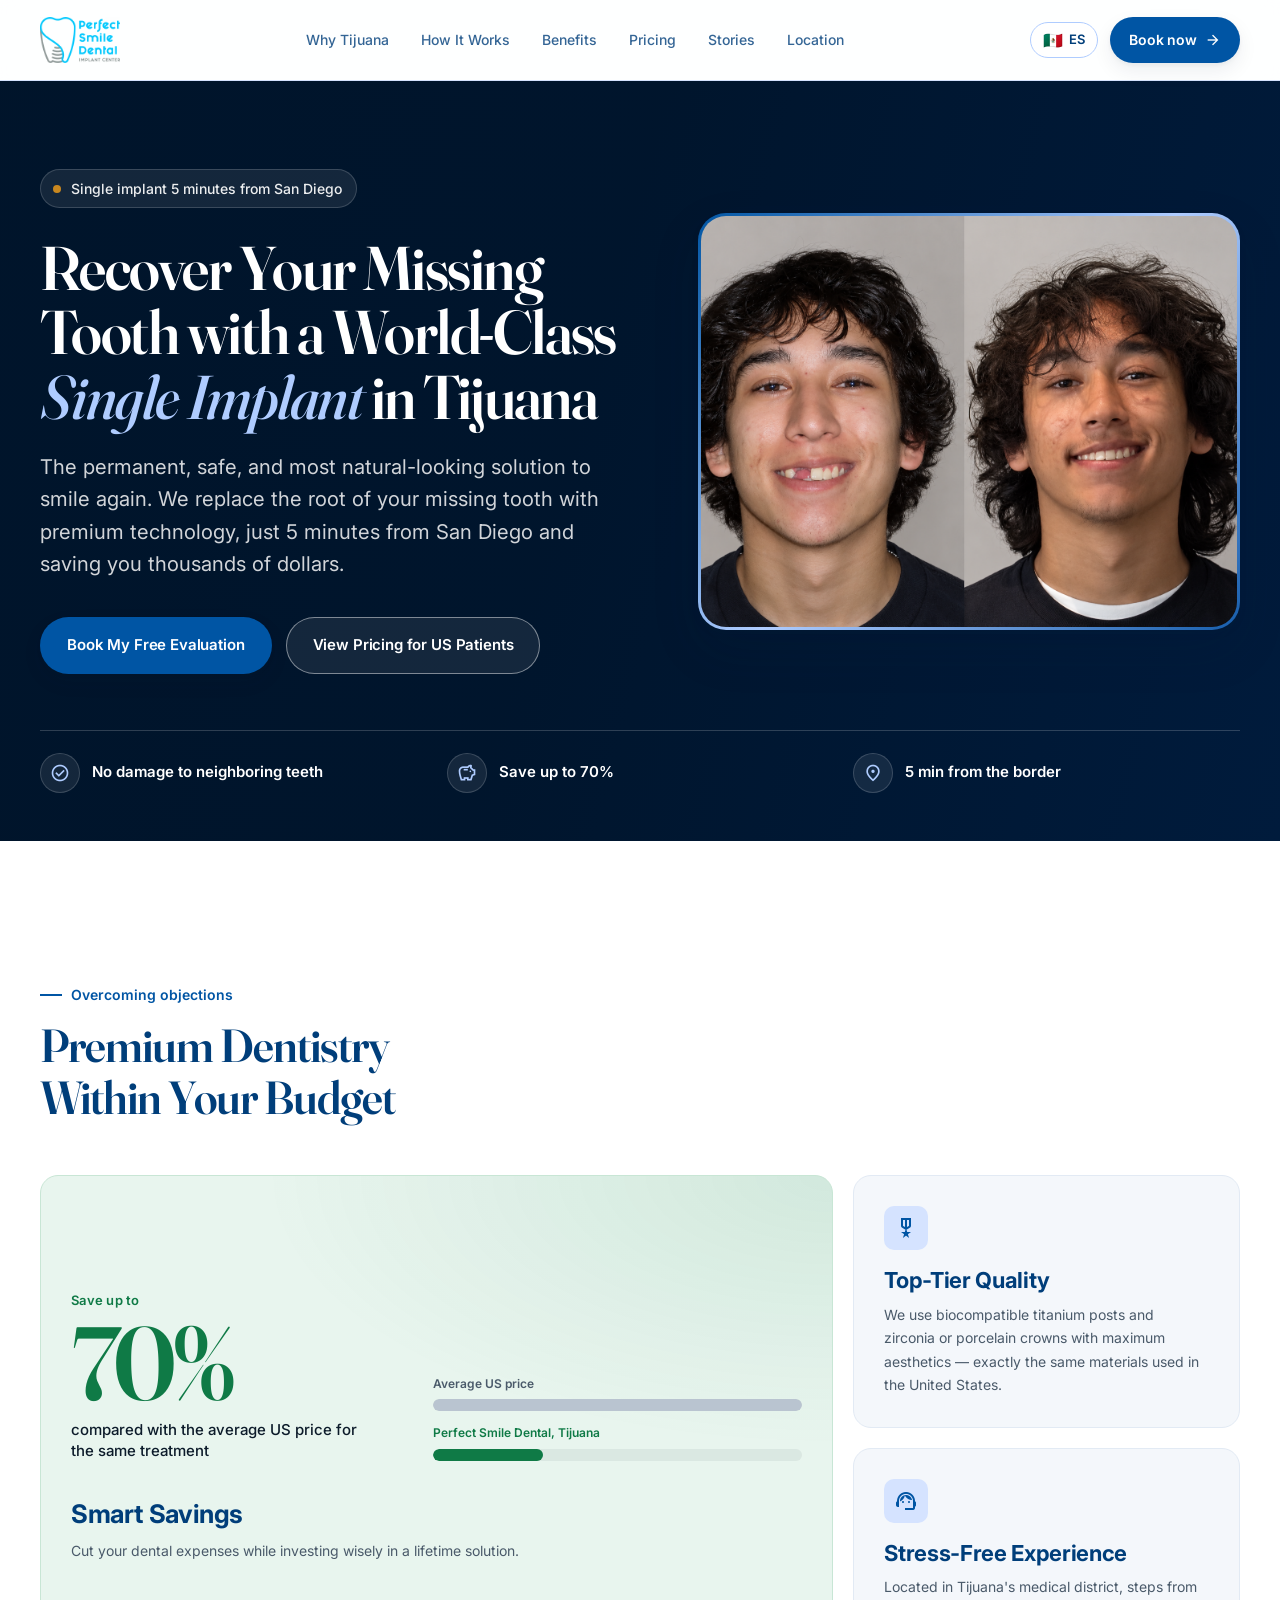
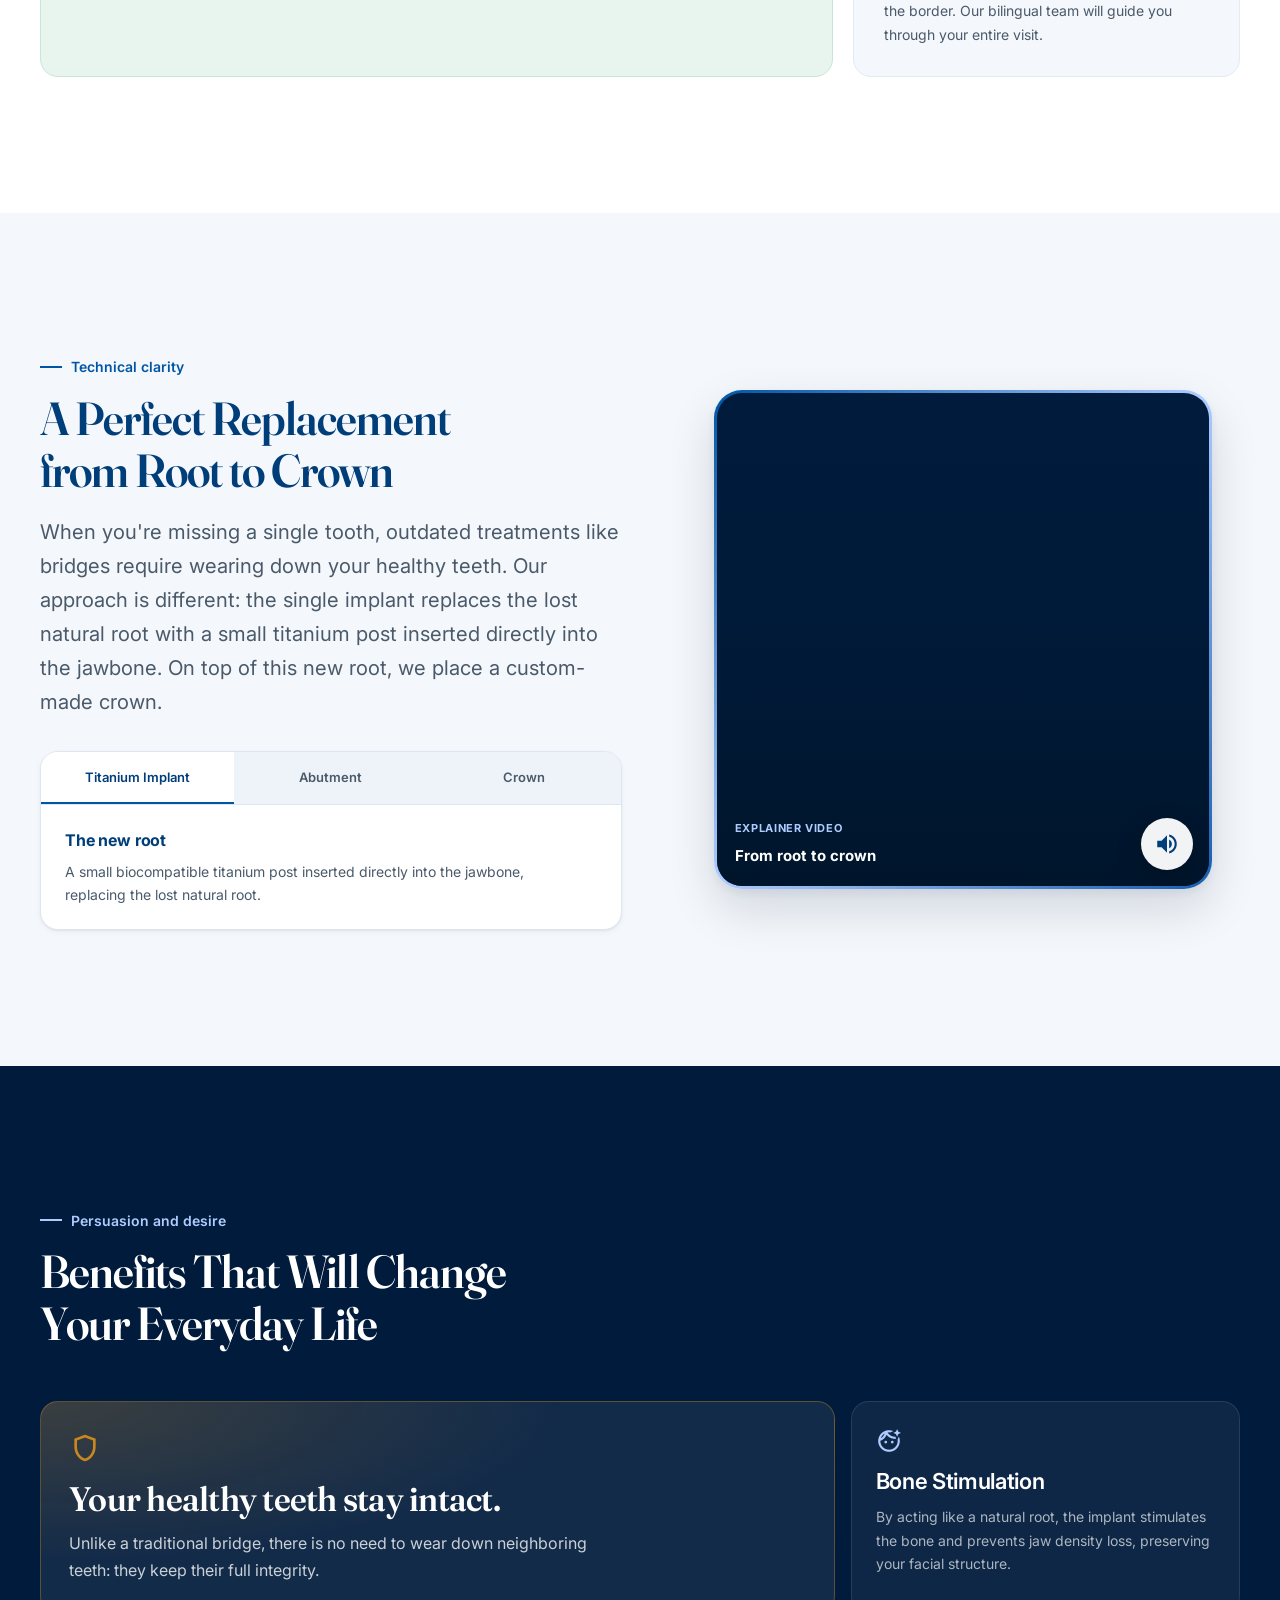
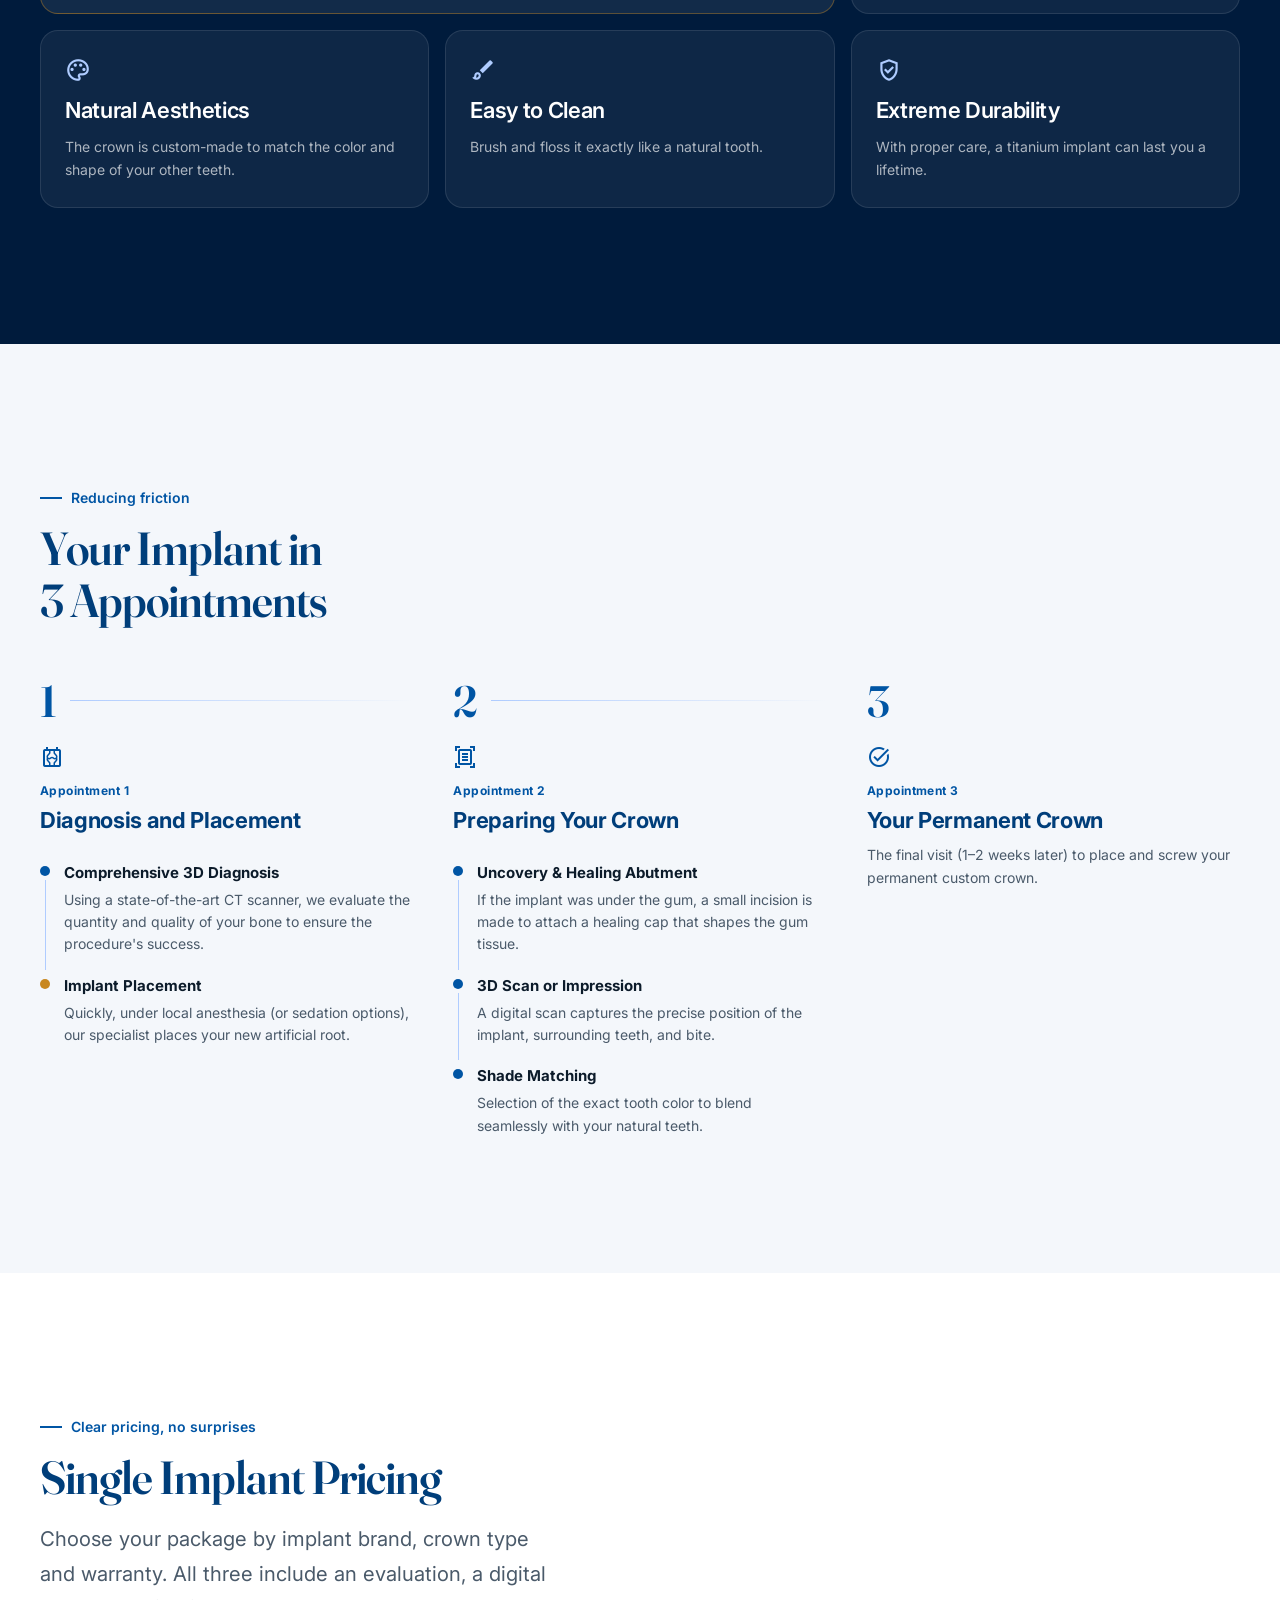
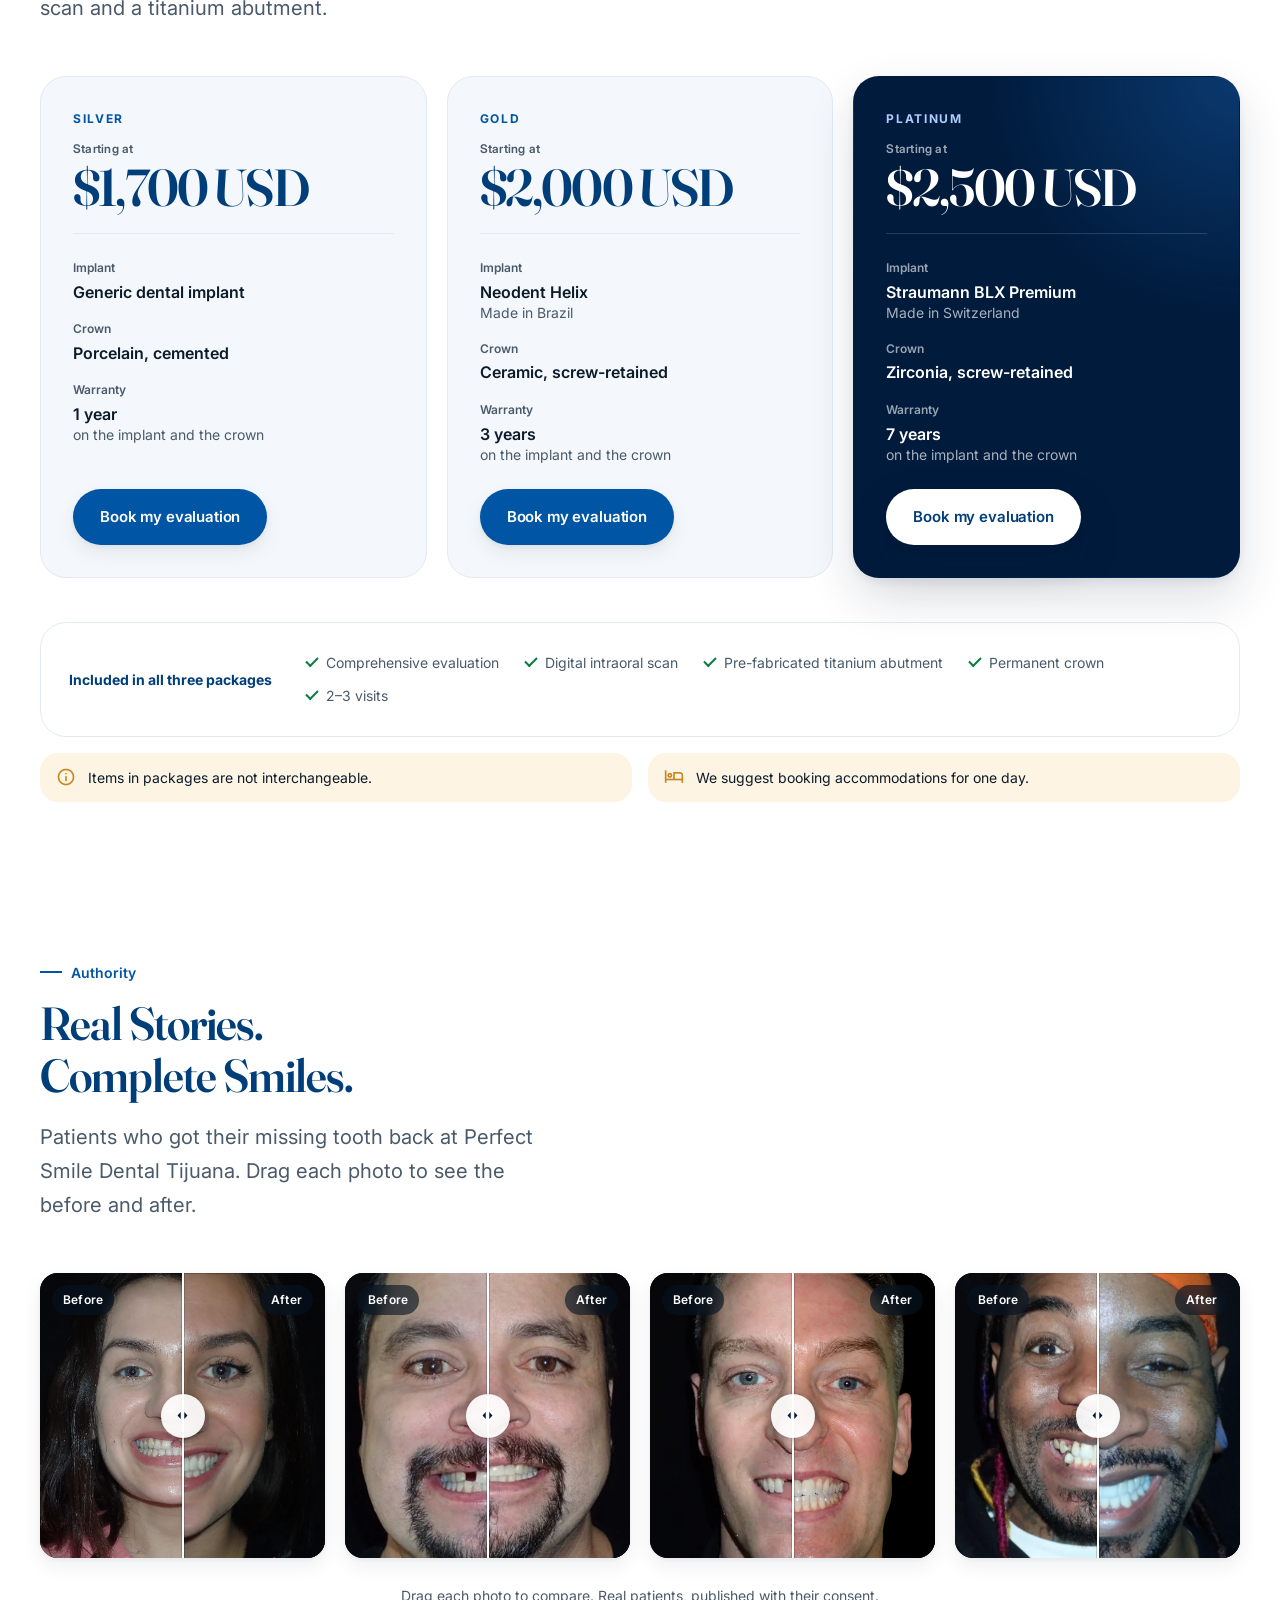
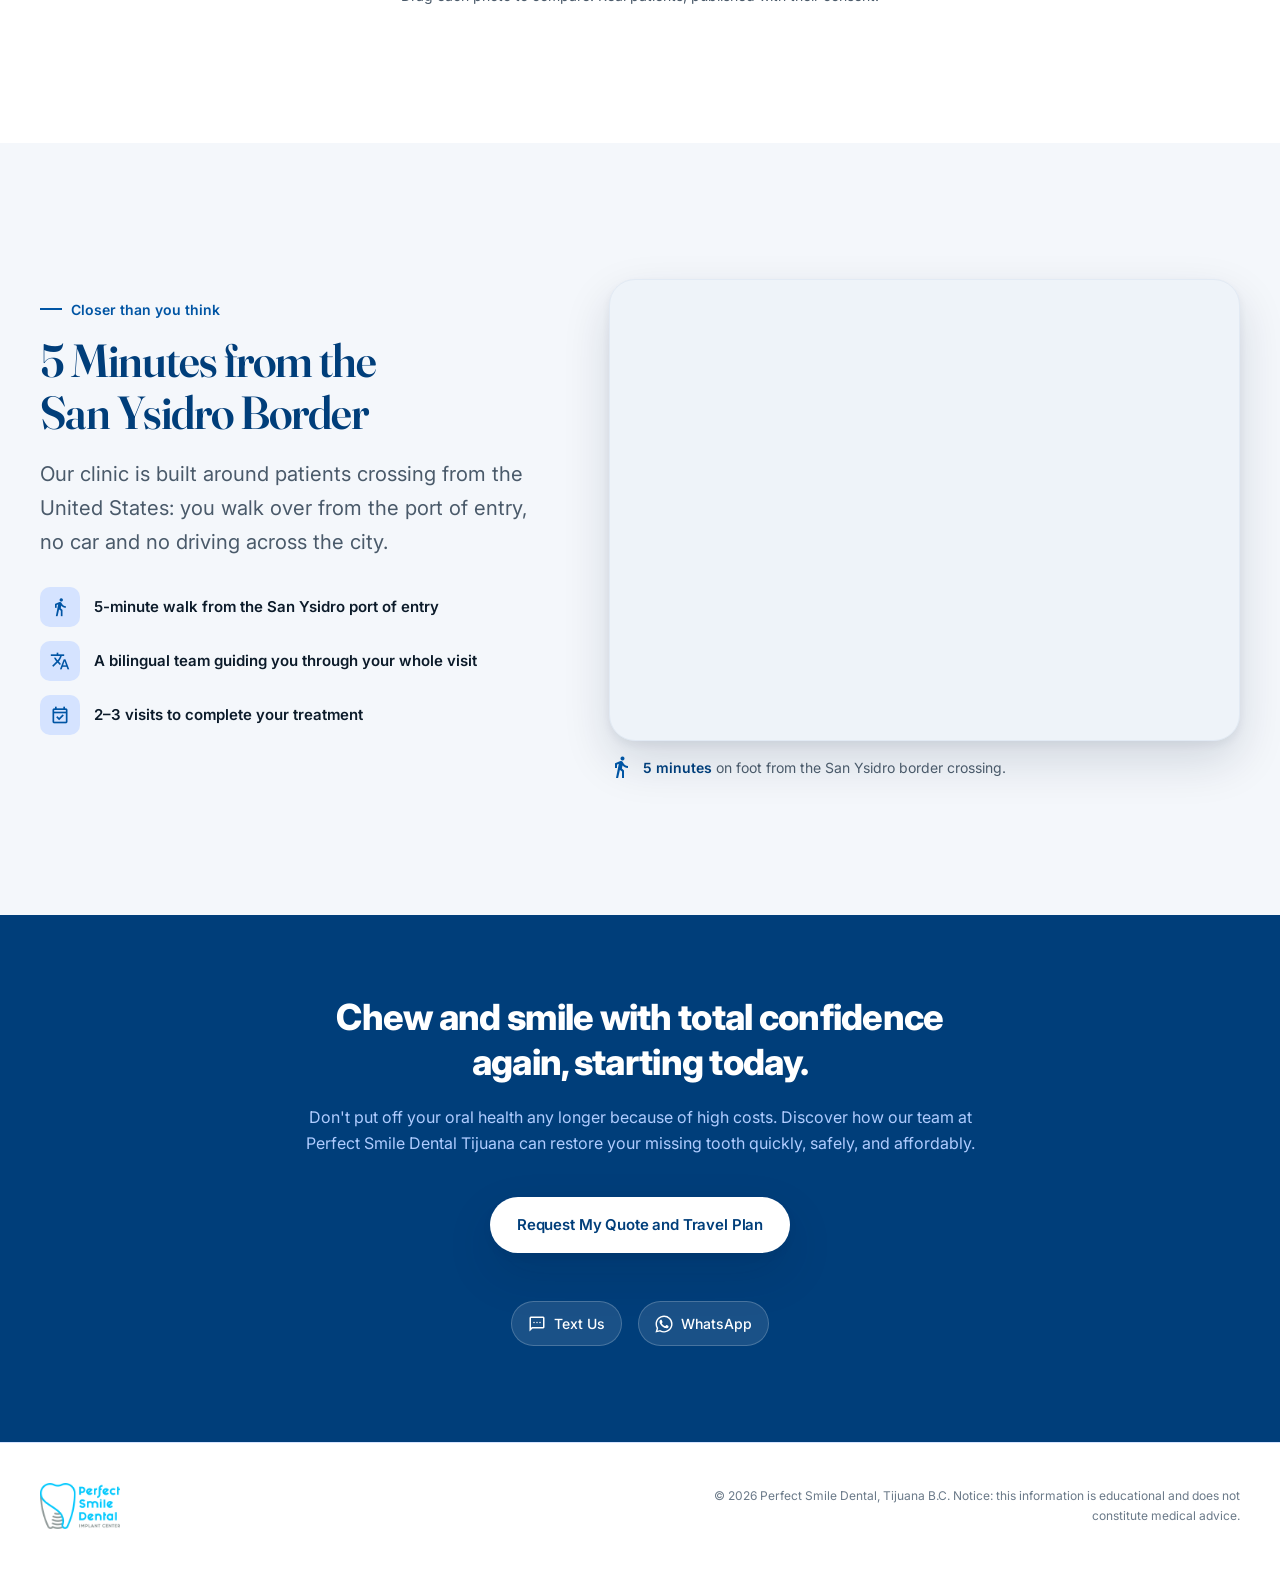
==== commit c291b482: "implants" ====
--- a/index.html
+++ b/index.html
@@ -4,6 +4,10 @@
     <meta charset="utf-8" />
     <meta name="viewport" content="width=device-width, initial-scale=1.0" />
     <title>Single Dental Implant in Tijuana | Perfect Smile Dental</title>
+        <!-- Favicon -->
+<link rel="icon" href="/assets/favicon.ico" sizes="any" />
+<link rel="icon" href="/assets/favicon.svg" type="image/svg+xml" />
+<link rel="icon" href="/assets/favicon.png" type="image/png" sizes="32x32" />
     <meta
       name="description"
       content="Recover your missing tooth with a world-class single implant in Tijuana. No damage to healthy teeth, 5 minutes from San Diego, saving thousands."
@@ -60,7 +64,7 @@
           ><a href="#ubicacion">Location</a>
         </nav>
         <div class="navbar__right">
-          <a href="es.html" class="lang-switch" aria-label="Ver en español">
+          <a href="/es" class="lang-switch" aria-label="Ver en español">
             <span class="lang-switch__flag">🇲🇽</span> ES
           </a>
           <a href="#contacto" class="btn btn--accent btn--sm navbar__cta">
@@ -521,7 +525,7 @@
           </ul>
         </div>
       </section>
-      <section id="historias" class="section section--white">
+      <section id="historias" class="section section--white" style="margin-top:-120px">
         <div class="container">
           <div class="section-intro section-intro--wide psd-reveal">
             <span class="section-eyebrow">Authority</span>
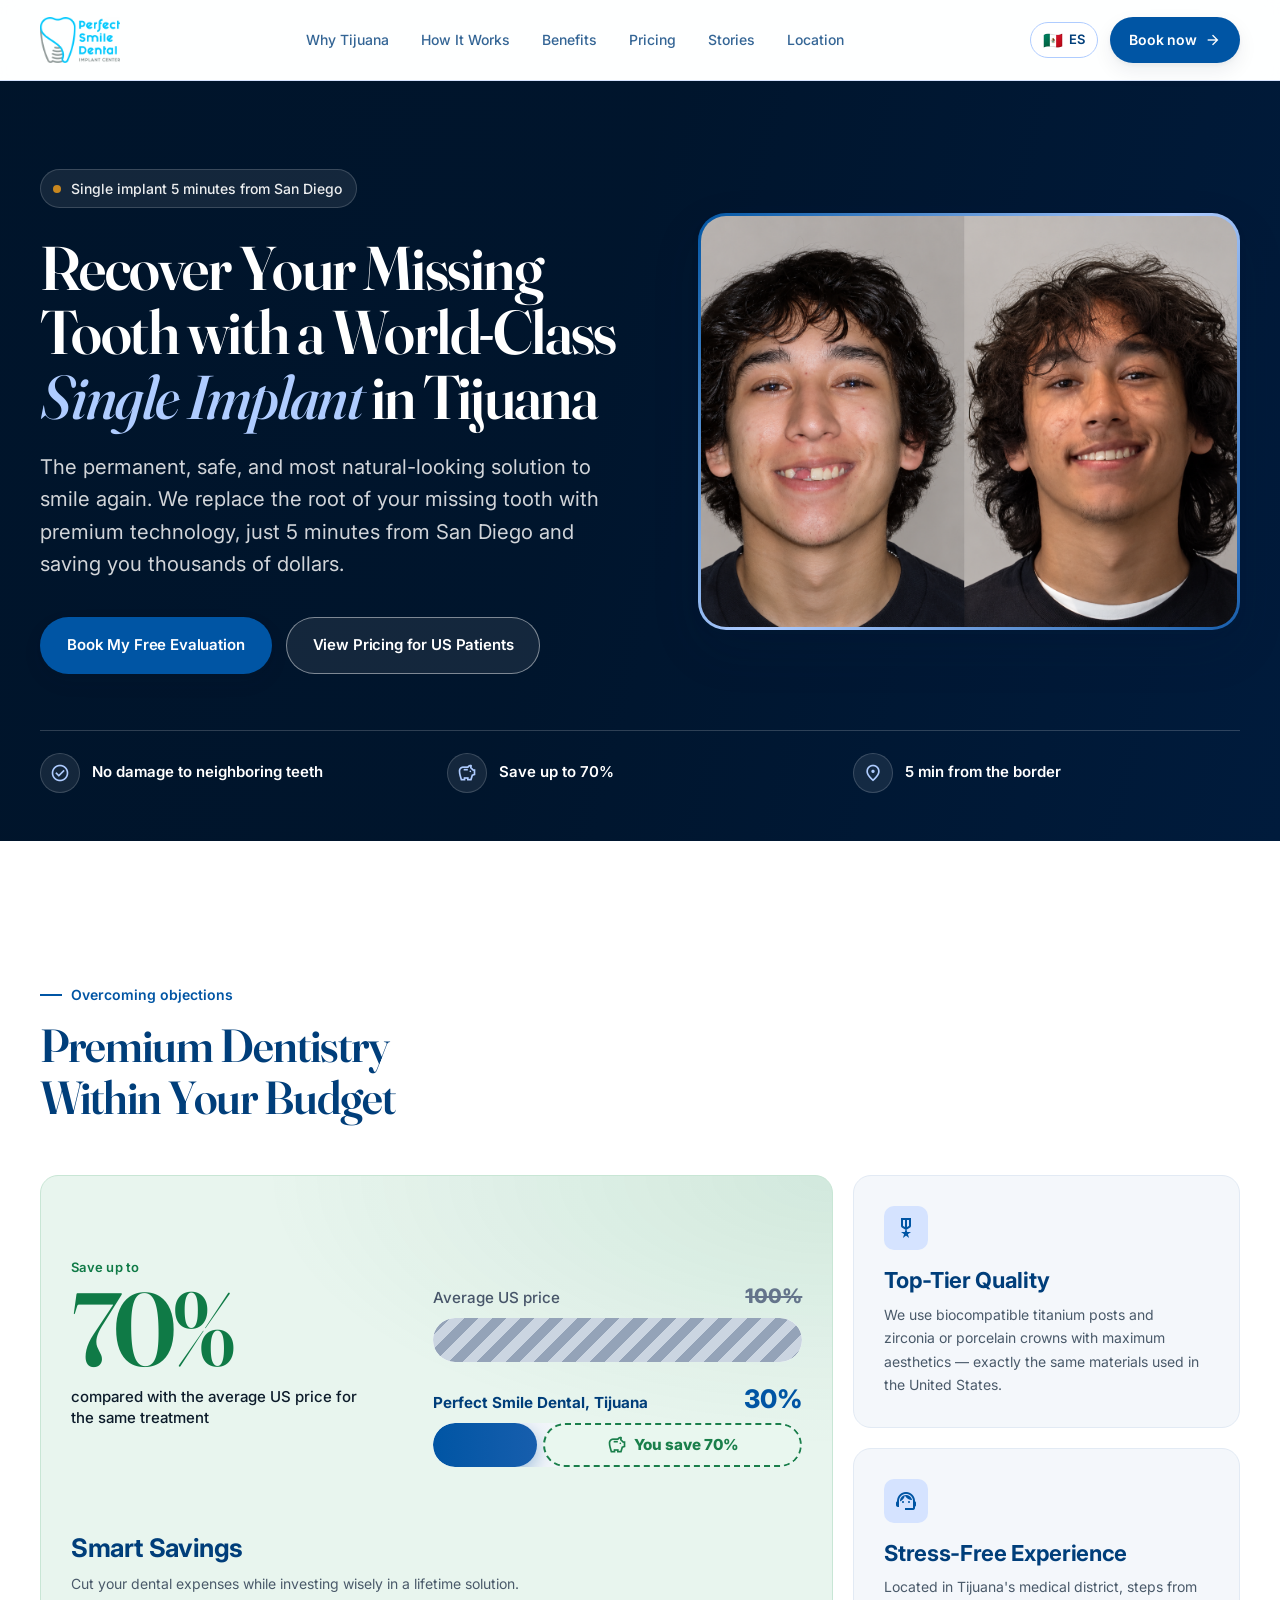
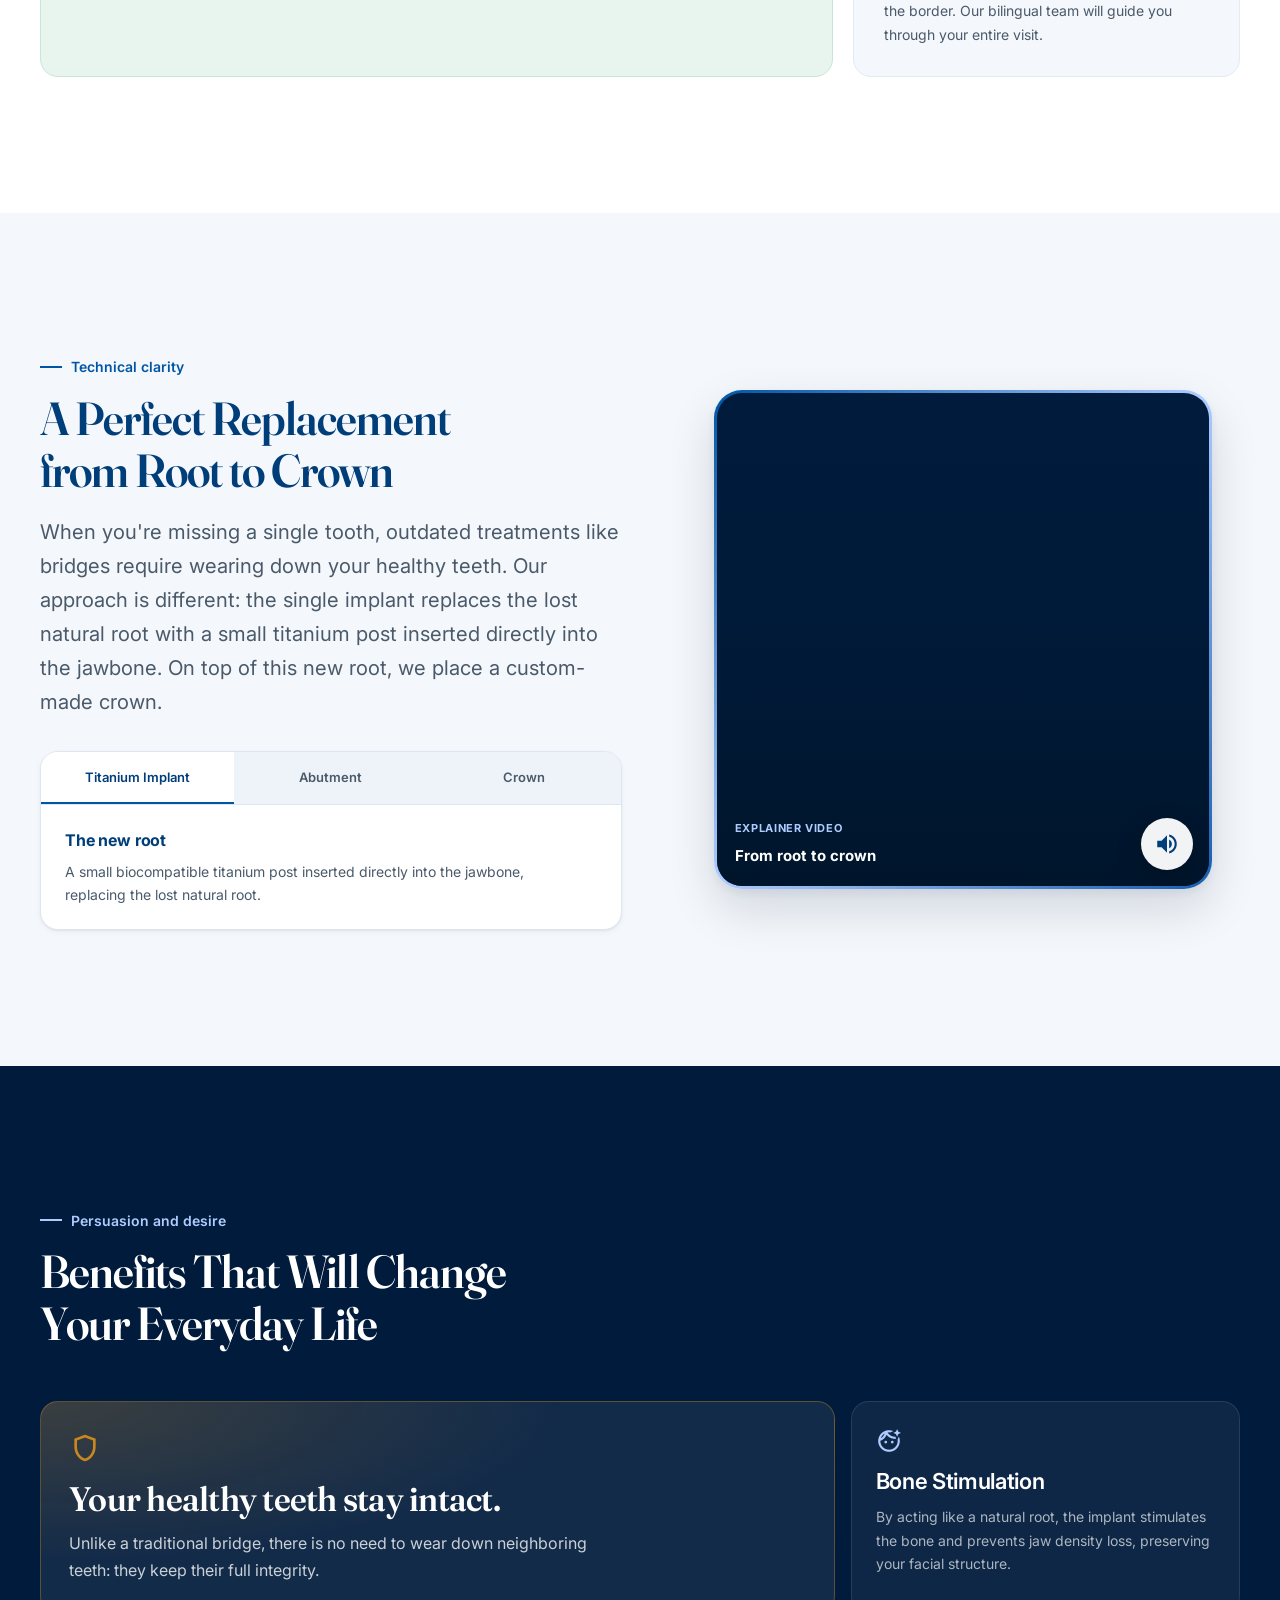
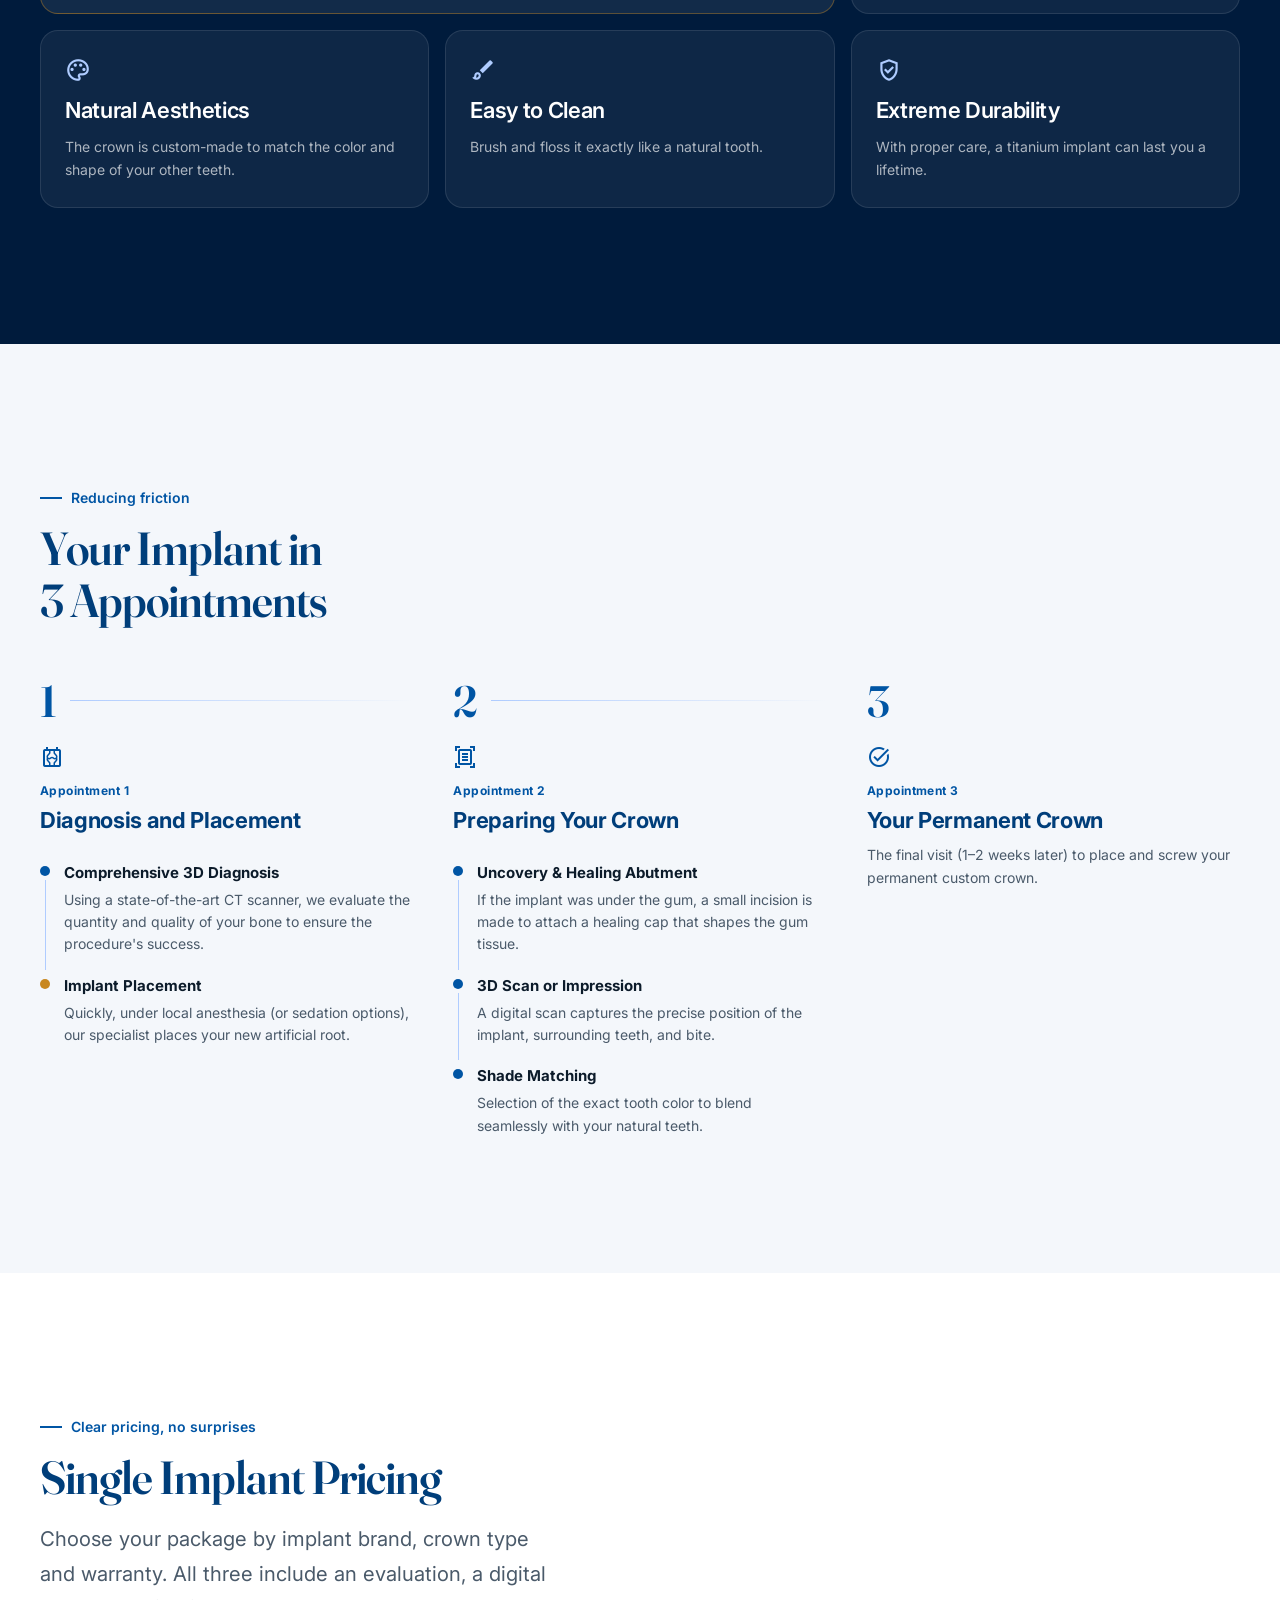
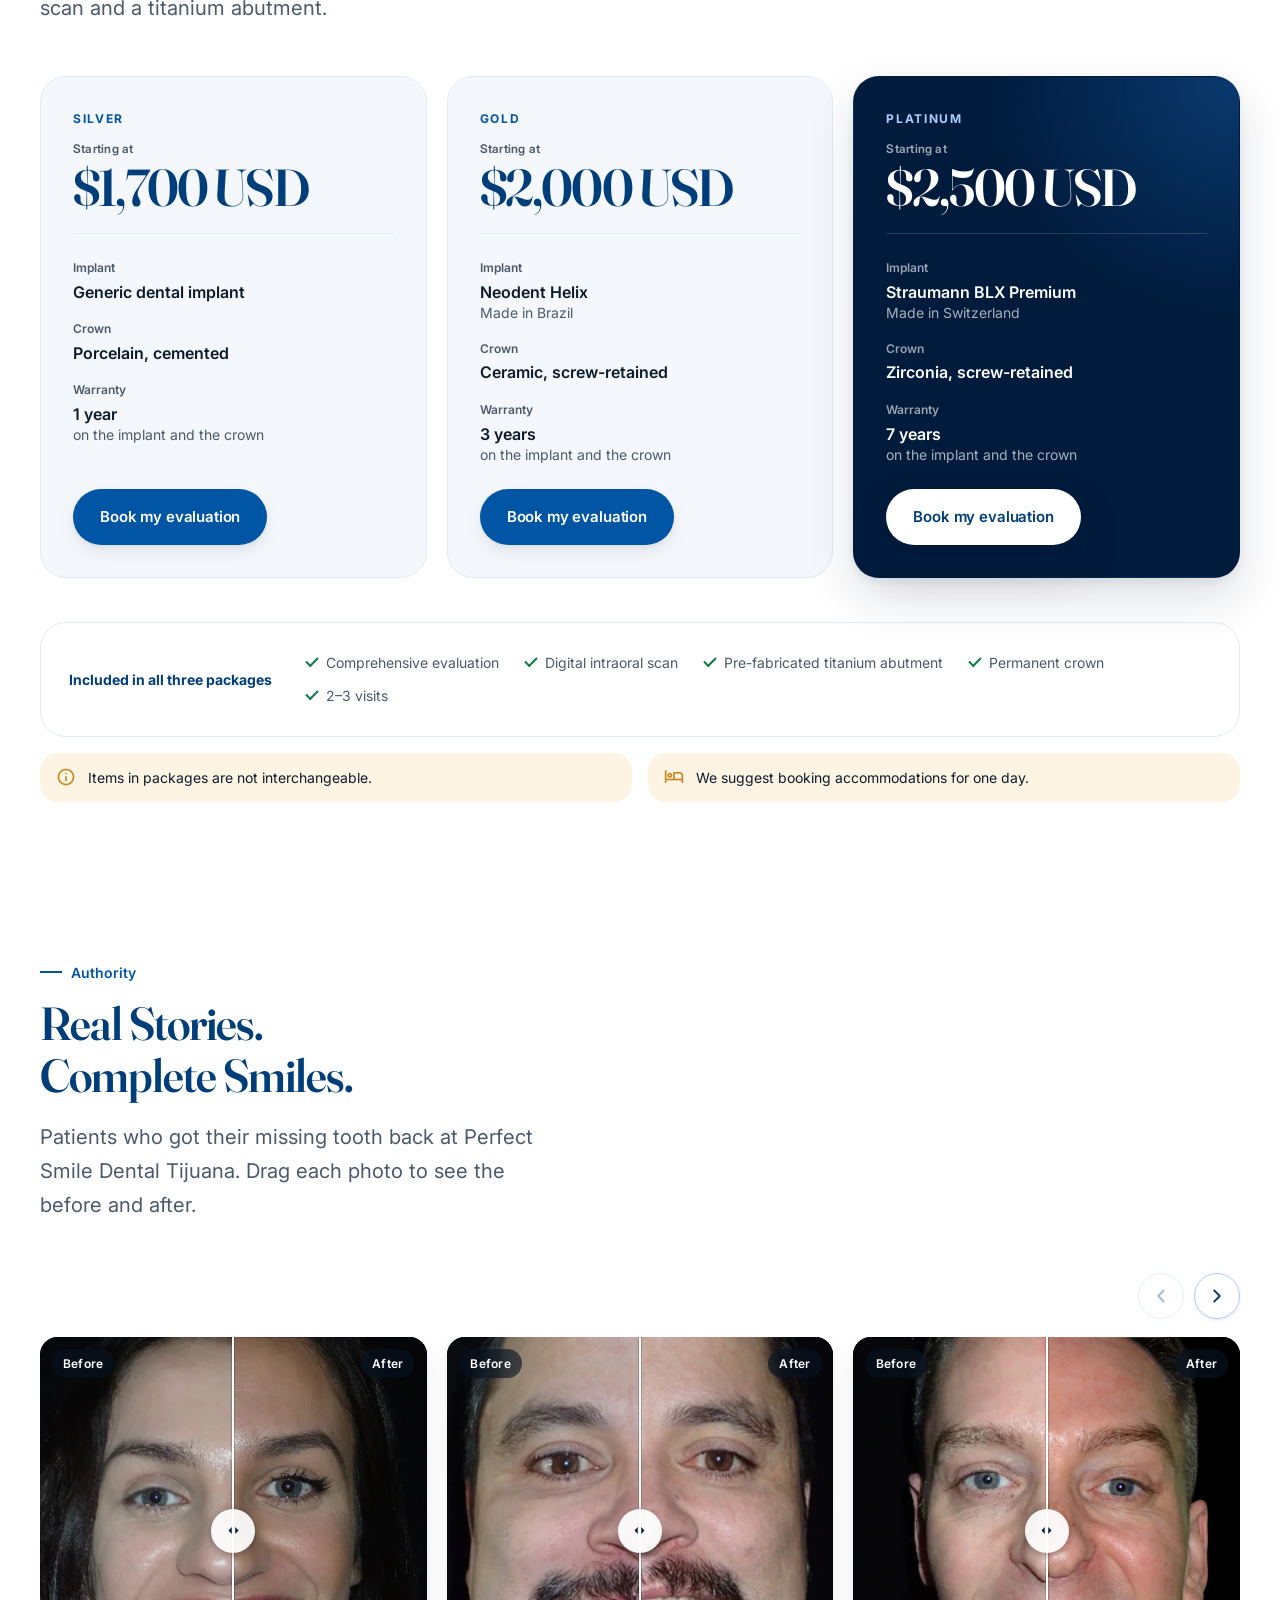
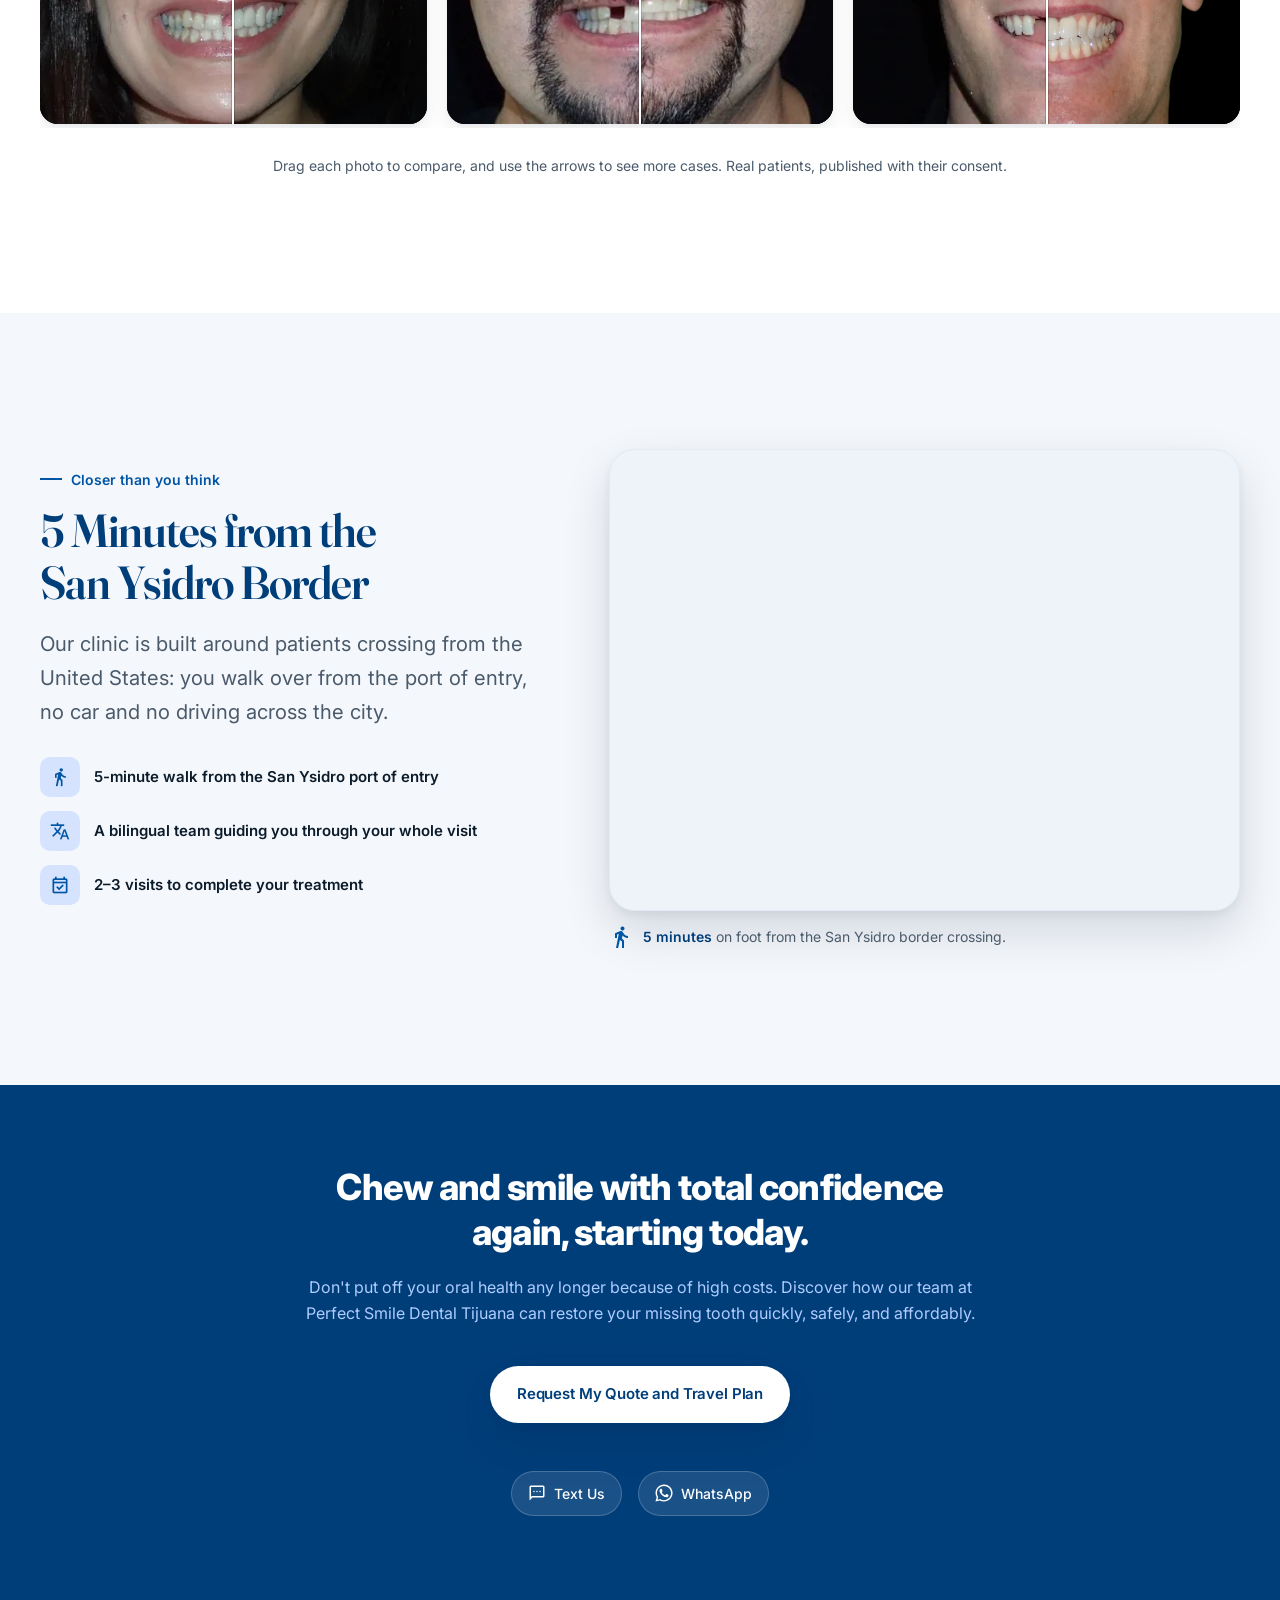
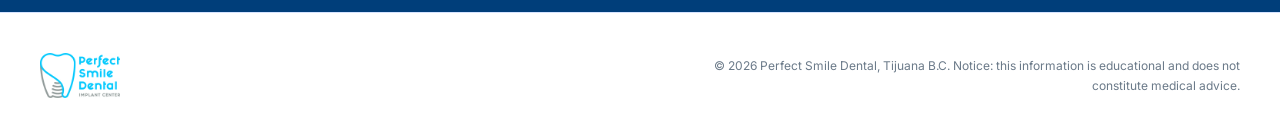
==== commit 74594a61: "carrusel" ====
--- a/index.html
+++ b/index.html
@@ -145,24 +145,35 @@
                 <span class="stat__lead">Save up to</span> <span class="stat__figure">70%</span>
                 <span class="stat__note">compared with the average US price for the same treatment</span>
               </div>
-              <div
-                class="bars"
-                role="img"
-                aria-label="Average US price: 100%. Perfect Smile Dental, Tijuana: 30%."
-              >
-                <div class="bar">
-                  <span class="bar__label">Average US price</span>
-                  <span class="bar__track"
-                    ><span class="bar__fill bar__fill--from" style="--w: 100%"></span
-                  ></span>
-                </div>
-                <div class="bar">
-                  <span class="bar__label bar__label--to">Perfect Smile Dental, Tijuana</span>
-                  <span class="bar__track"
-                    ><span class="bar__fill bar__fill--to" style="--w: 30%"></span
-                  ></span>
-                </div>
-              </div>
+          <div
+  class="bars bars--compare"
+  role="img"
+  aria-label="Average US price: 100%. Perfect Smile Dental, Tijuana: 30%. You save up to 70%."
+>
+  <div class="bar">
+    <div class="bar__head">
+      <span class="bar__label">Average US price</span>
+      <span class="bar__value bar__value--from">100%</span>
+    </div>
+    <span class="bar__track">
+      <span class="bar__fill bar__fill--from" style="--w: 100%"></span>
+    </span>
+  </div>
+
+  <div class="bar">
+    <div class="bar__head">
+      <span class="bar__label bar__label--to">Perfect Smile Dental, Tijuana</span>
+      <span class="bar__value bar__value--to">30%</span>
+    </div>
+    <span class="bar__track">
+      <span class="bar__fill bar__fill--to" style="--w: 30%"></span>
+      <span class="bar__save" style="--w: 70%">
+        <span class="material-symbols-outlined" aria-hidden="true">savings</span>
+        You save 70%
+      </span>
+    </span>
+  </div>
+</div>
               <div class="card__body">
                 <h3 class="card__title">Smart Savings</h3>
                 <p class="card__text">
@@ -535,149 +546,76 @@
               see the before and after.
             </p>
           </div>
-          <div class="cases">
-            <figure class="ba" style="--pos: 50%">
-              <div class="ba__stage" data-empty="Photo coming soon">
-                <img
-                  class="ba__img"
-                  src="/assets/img/before1.webp"
-                  alt="Patient before their single implant"
-                  loading="lazy"
-                  decoding="async"
-                />
-                <img
-                  class="ba__img ba__img--after"
-                  src="/assets/img/after1.webp"
-                  alt="The same patient with their implant and new crown"
-                  loading="lazy"
-                  decoding="async"
-                />
-                <span class="ba__line" aria-hidden="true"></span>
-                <span class="ba__knob" aria-hidden="true">
-                  <svg viewBox="0 0 24 24" width="17" height="17" fill="currentColor">
-                    <path d="M9.5 7 5 12l4.5 5V7Zm5 0v10l4.5-5-4.5-5Z"></path>
-                  </svg>
-                </span>
-                <span class="ba__tag ba__tag--before">Before</span>
-                <span class="ba__tag ba__tag--after">After</span>
-                <input
-                  class="ba__range"
-                  type="range"
-                  min="0"
-                  max="100"
-                  value="50"
-                  step="0.1"
-                  aria-label="Before and after comparison — Case 1"
-                />
-              </div>
-            </figure>
-            <figure class="ba" style="--pos: 50%">
-              <div class="ba__stage" data-empty="Photo coming soon">
-                <img
-                  class="ba__img"
-                  src="/assets/img/before2.webp"
-                  alt="Patient before their single implant"
-                  loading="lazy"
-                  decoding="async"
-                />
-                <img
-                  class="ba__img ba__img--after"
-                  src="/assets/img/after2.webp"
-                  alt="The same patient with their implant and new crown"
-                  loading="lazy"
-                  decoding="async"
-                />
-                <span class="ba__line" aria-hidden="true"></span>
-                <span class="ba__knob" aria-hidden="true">
-                  <svg viewBox="0 0 24 24" width="17" height="17" fill="currentColor">
-                    <path d="M9.5 7 5 12l4.5 5V7Zm5 0v10l4.5-5-4.5-5Z"></path>
-                  </svg>
-                </span>
-                <span class="ba__tag ba__tag--before">Before</span>
-                <span class="ba__tag ba__tag--after">After</span>
-                <input
-                  class="ba__range"
-                  type="range"
-                  min="0"
-                  max="100"
-                  value="50"
-                  step="0.1"
-                  aria-label="Before and after comparison — Case 2"
-                />
-              </div>
-            </figure>
-            <figure class="ba" style="--pos: 50%">
-              <div class="ba__stage" data-empty="Photo coming soon">
-                <img
-                  class="ba__img"
-                  src="/assets/img/before3.webp"
-                  alt="Patient before their single implant"
-                  loading="lazy"
-                  decoding="async"
-                />
-                <img
-                  class="ba__img ba__img--after"
-                  src="/assets/img/after3.webp"
-                  alt="The same patient with their implant and new crown"
-                  loading="lazy"
-                  decoding="async"
-                />
-                <span class="ba__line" aria-hidden="true"></span>
-                <span class="ba__knob" aria-hidden="true">
-                  <svg viewBox="0 0 24 24" width="17" height="17" fill="currentColor">
-                    <path d="M9.5 7 5 12l4.5 5V7Zm5 0v10l4.5-5-4.5-5Z"></path>
-                  </svg>
-                </span>
-                <span class="ba__tag ba__tag--before">Before</span>
-                <span class="ba__tag ba__tag--after">After</span>
-                <input
-                  class="ba__range"
-                  type="range"
-                  min="0"
-                  max="100"
-                  value="50"
-                  step="0.1"
-                  aria-label="Before and after comparison — Case 3"
-                />
-              </div>
-            </figure>
-               <figure class="ba" style="--pos: 50%">
-              <div class="ba__stage" data-empty="Photo coming soon">
-                <img
-                  class="ba__img"
-                  src="/assets/img/before4.webp"
-                  alt="Patient before their single implant"
-                  loading="lazy"
-                  decoding="async"
-                />
-                <img
-                  class="ba__img ba__img--after"
-                  src="/assets/img/after4.webp"
-                  alt="The same patient with their implant and new crown"
-                  loading="lazy"
-                  decoding="async"
-                />
-                <span class="ba__line" aria-hidden="true"></span>
-                <span class="ba__knob" aria-hidden="true">
-                  <svg viewBox="0 0 24 24" width="17" height="17" fill="currentColor">
-                    <path d="M9.5 7 5 12l4.5 5V7Zm5 0v10l4.5-5-4.5-5Z"></path>
-                  </svg>
-                </span>
-                <span class="ba__tag ba__tag--before">Before</span>
-                <span class="ba__tag ba__tag--after">After</span>
-                <input
-                  class="ba__range"
-                  type="range"
-                  min="0"
-                  max="100"
-                  value="50"
-                  step="0.1"
-                  aria-label="Before and after comparison — Case 3"
-                />
-              </div>
-            </figure>
-          </div>
-          <p class="cases__hint">Drag each photo to compare. Real patients, published with their consent.</p>
+<div class="ba-carousel" data-ba-carousel>
+  <div class="cases">
+    <figure class="ba" style="--pos: 50%">
+      <div class="ba__stage" data-empty="Photo coming soon">
+        <img class="ba__img" src="/assets/img/before1.webp" alt="Patient before their single implant" loading="lazy" decoding="async" />
+        <img class="ba__img ba__img--after" src="/assets/img/after1.webp" alt="The same patient with their implant and new crown" loading="lazy" decoding="async" />
+        <span class="ba__line" aria-hidden="true"></span>
+        <span class="ba__knob" aria-hidden="true">
+          <svg viewBox="0 0 24 24" width="17" height="17" fill="currentColor"><path d="M9.5 7 5 12l4.5 5V7Zm5 0v10l4.5-5-4.5-5Z"></path></svg>
+        </span>
+        <span class="ba__tag ba__tag--before">Before</span>
+        <span class="ba__tag ba__tag--after">After</span>
+        <input class="ba__range" type="range" min="0" max="100" value="50" step="0.1" aria-label="Before and after comparison — Case 1" />
+      </div>
+    </figure>
+
+    <figure class="ba" style="--pos: 50%">
+      <div class="ba__stage" data-empty="Photo coming soon">
+        <img class="ba__img" src="/assets/img/before2.webp" alt="Patient before their single implant" loading="lazy" decoding="async" />
+        <img class="ba__img ba__img--after" src="/assets/img/after2.webp" alt="The same patient with their implant and new crown" loading="lazy" decoding="async" />
+        <span class="ba__line" aria-hidden="true"></span>
+        <span class="ba__knob" aria-hidden="true">
+          <svg viewBox="0 0 24 24" width="17" height="17" fill="currentColor"><path d="M9.5 7 5 12l4.5 5V7Zm5 0v10l4.5-5-4.5-5Z"></path></svg>
+        </span>
+        <span class="ba__tag ba__tag--before">Before</span>
+        <span class="ba__tag ba__tag--after">After</span>
+        <input class="ba__range" type="range" min="0" max="100" value="50" step="0.1" aria-label="Before and after comparison — Case 2" />
+      </div>
+    </figure>
+
+    <figure class="ba" style="--pos: 50%">
+      <div class="ba__stage" data-empty="Photo coming soon">
+        <img class="ba__img" src="/assets/img/before3.webp" alt="Patient before their single implant" loading="lazy" decoding="async" />
+        <img class="ba__img ba__img--after" src="/assets/img/after3.webp" alt="The same patient with their implant and new crown" loading="lazy" decoding="async" />
+        <span class="ba__line" aria-hidden="true"></span>
+        <span class="ba__knob" aria-hidden="true">
+          <svg viewBox="0 0 24 24" width="17" height="17" fill="currentColor"><path d="M9.5 7 5 12l4.5 5V7Zm5 0v10l4.5-5-4.5-5Z"></path></svg>
+        </span>
+        <span class="ba__tag ba__tag--before">Before</span>
+        <span class="ba__tag ba__tag--after">After</span>
+        <input class="ba__range" type="range" min="0" max="100" value="50" step="0.1" aria-label="Before and after comparison — Case 3" />
+      </div>
+    </figure>
+
+    <figure class="ba" style="--pos: 50%">
+      <div class="ba__stage" data-empty="Photo coming soon">
+        <img class="ba__img" src="/assets/img/before4.webp" alt="Patient before their single implant" loading="lazy" decoding="async" />
+        <img class="ba__img ba__img--after" src="/assets/img/after4.webp" alt="The same patient with their implant and new crown" loading="lazy" decoding="async" />
+        <span class="ba__line" aria-hidden="true"></span>
+        <span class="ba__knob" aria-hidden="true">
+          <svg viewBox="0 0 24 24" width="17" height="17" fill="currentColor"><path d="M9.5 7 5 12l4.5 5V7Zm5 0v10l4.5-5-4.5-5Z"></path></svg>
+        </span>
+        <span class="ba__tag ba__tag--before">Before</span>
+        <span class="ba__tag ba__tag--after">After</span>
+        <input class="ba__range" type="range" min="0" max="100" value="50" step="0.1" aria-label="Before and after comparison — Case 4" />
+      </div>
+    </figure>
+  </div>
+
+  <div class="ba-nav" role="group" aria-label="Browse cases">
+    <button type="button" class="ba-nav__btn" data-ba-prev aria-label="Previous case">
+      <svg viewBox="0 0 24 24" width="22" height="22" fill="none" stroke="currentColor" stroke-width="2" stroke-linecap="round" stroke-linejoin="round" aria-hidden="true"><path d="M15 18l-6-6 6-6"/></svg>
+    </button>
+    <button type="button" class="ba-nav__btn" data-ba-next aria-label="Next case">
+      <svg viewBox="0 0 24 24" width="22" height="22" fill="none" stroke="currentColor" stroke-width="2" stroke-linecap="round" stroke-linejoin="round" aria-hidden="true"><path d="M9 6l6 6-6 6"/></svg>
+    </button>
+  </div>
+</div>
+
+<p class="cases__hint">Drag each photo to compare, and use the arrows to see more cases. Real patients, published with their consent.</p>
         </div>
       </section>
       <section id="ubicacion" class="section">
--- a/styles.css
+++ b/styles.css
@@ -1627,4 +1627,210 @@
    de GoHighLevel trae un <br> suelto que deja ver el fondo. */
 body > br,
 main + br,
-.cta-final + br { display: none; }+.cta-final + br { display: none; }
+
+/* ---------- Savings comparison (enhanced) ---------- */
+.bars--compare {
+  --bar-h: 44px;
+  --bar-radius: 999px;
+  --c-from: #94a3b8;
+  --c-from-2: #cbd5e1;
+  --c-to: #0055a4;
+  --c-to-2: #175ead;
+  --c-save: #1a7f4b;
+  --c-save-bg: #e9f7ef;
+
+  display: grid;
+  gap: 1.5rem;
+  margin: 1.75rem 0;
+}
+
+.bars--compare .bar {
+  display: grid;
+  gap: 0.5rem;
+}
+
+.bars--compare .bar__head {
+  display: flex;
+  justify-content: space-between;
+  align-items: baseline;
+  gap: 1rem;
+}
+
+.bars--compare .bar__label {
+  font-size: 0.95rem;
+  font-weight: 500;
+  color: #475569;
+}
+
+.bars--compare .bar__label--to {
+  font-weight: 700;
+  color: #003e7a;
+}
+
+.bars--compare .bar__value {
+  font-weight: 800;
+  font-size: 1.25rem;
+  line-height: 1;
+}
+
+.bars--compare .bar__value--from {
+  color: #64748b;
+  text-decoration: line-through;
+  text-decoration-thickness: 2px;
+}
+
+.bars--compare .bar__value--to {
+  color: #0055a4;
+  font-size: 1.6rem;
+}
+
+.bars--compare .bar__track {
+  position: relative;
+  display: flex;
+  height: var(--bar-h);
+  border-radius: var(--bar-radius);
+  background: #f1f5f9;
+  overflow: hidden;
+}
+
+.bars--compare .bar__fill {
+  height: 100%;
+  width: 0;
+  border-radius: var(--bar-radius);
+  transition: width 1.1s cubic-bezier(0.22, 1, 0.36, 1);
+}
+
+.bars--compare .bar__fill--from {
+  background: repeating-linear-gradient(
+    -45deg,
+    var(--c-from) 0 10px,
+    var(--c-from-2) 10px 20px
+  );
+}
+
+.bars--compare .bar__fill--to {
+  background: linear-gradient(90deg, var(--c-to), var(--c-to-2));
+  box-shadow: 0 6px 18px rgba(0, 85, 164, 0.35);
+  transition-delay: 0.25s;
+}
+
+/* "You save" zone: fills the rest of the PSD track */
+.bars--compare .bar__save {
+  display: flex;
+  align-items: center;
+  justify-content: center;
+  gap: 0.4rem;
+  flex: 0 0 var(--w);
+  margin-left: 6px;
+  border: 2px dashed var(--c-save);
+  border-radius: var(--bar-radius);
+  background: var(--c-save-bg);
+  color: var(--c-save);
+  font-weight: 800;
+  font-size: 0.95rem;
+  white-space: nowrap;
+  opacity: 0;
+  transform: translateX(12px);
+  transition: opacity 0.5s ease 1.1s, transform 0.5s ease 1.1s;
+}
+
+.bars--compare .bar__save .material-symbols-outlined {
+  font-size: 1.25rem;
+}
+
+/* Animated state */
+.bars--compare.is-in .bar__fill {
+  width: var(--w);
+}
+
+.bars--compare.is-in .bar__save {
+  opacity: 1;
+  transform: none;
+}
+
+/* Small screens: shorter save label */
+@media (max-width: 480px) {
+  .bars--compare {
+    --bar-h: 38px;
+  }
+  .bars--compare .bar__save {
+    font-size: 0.8rem;
+  }
+  .bars--compare .bar__save .material-symbols-outlined {
+    display: none;
+  }
+}
+
+/* No animation for users who prefer reduced motion */
+@media (prefers-reduced-motion: reduce) {
+  .bars--compare .bar__fill,
+  .bars--compare .bar__save {
+    transition: none;
+  }
+}
+
+/* ============================================================ */
+/* ANTES Y DESPUÉS EN CARRUSEL                                   */
+/* 3 visibles en escritorio, 2 en tablet, 1 (con asomo) en móvil */
+/* ============================================================ */
+
+.ba-carousel { display: grid; gap: 18px; }
+
+/* La pista: scroll horizontal con imán en cada caso */
+.ba-carousel .cases {
+  --per-view: 1.12;
+  --gap: 16px;
+  display: flex;
+  flex-wrap: nowrap;
+  justify-content: flex-start;
+  gap: var(--gap);
+  overflow-x: auto;
+  overscroll-behavior-x: contain;
+  scroll-snap-type: x mandatory;
+  scroll-behavior: smooth;
+  scrollbar-width: none;
+  padding-bottom: 4px; /* que no se corte la sombra */
+}
+.ba-carousel .cases::-webkit-scrollbar { display: none; }
+
+@media (min-width: 640px)  { .ba-carousel .cases { --per-view: 2; } }
+@media (min-width: 1024px) { .ba-carousel .cases { --per-view: 3; --gap: 20px; } }
+
+.ba-carousel .ba {
+  flex: 0 0 calc((100% - (var(--per-view) - 1) * var(--gap)) / var(--per-view));
+  scroll-snap-align: start;
+}
+
+/* Flechas: debajo de las imágenes en móvil, centradas */
+.ba-nav { display: flex; justify-content: center; gap: 10px; }
+
+/* Escritorio y tablet: arriba a la derecha del carrusel */
+@media (min-width: 768px) {
+  .ba-nav { order: -1; justify-content: flex-end; }
+}
+
+.ba-nav__btn {
+  width: 46px;
+  height: 46px;
+  border-radius: 50%;
+  border: 1px solid var(--psd-blue-200);
+  background: var(--psd-surface);
+  color: var(--psd-primary);
+  display: grid;
+  place-items: center;
+  cursor: pointer;
+  box-shadow: var(--shadow-sm);
+  transition: background-color .18s ease, color .18s ease, opacity .18s ease, transform .12s ease;
+}
+.ba-nav__btn:hover:not(:disabled) { background: var(--psd-accent); border-color: var(--psd-accent); color: #fff; }
+.ba-nav__btn:active:not(:disabled) { transform: scale(.95); }
+.ba-nav__btn:disabled { opacity: .35; cursor: default; box-shadow: none; }
+.ba-nav__btn svg { display: block; }
+
+/* Si caben todos los casos, las flechas sobran */
+.ba-carousel.is-static .ba-nav { display: none; }
+
+@media (prefers-reduced-motion: reduce) {
+  .ba-carousel .cases { scroll-behavior: auto; }
+}
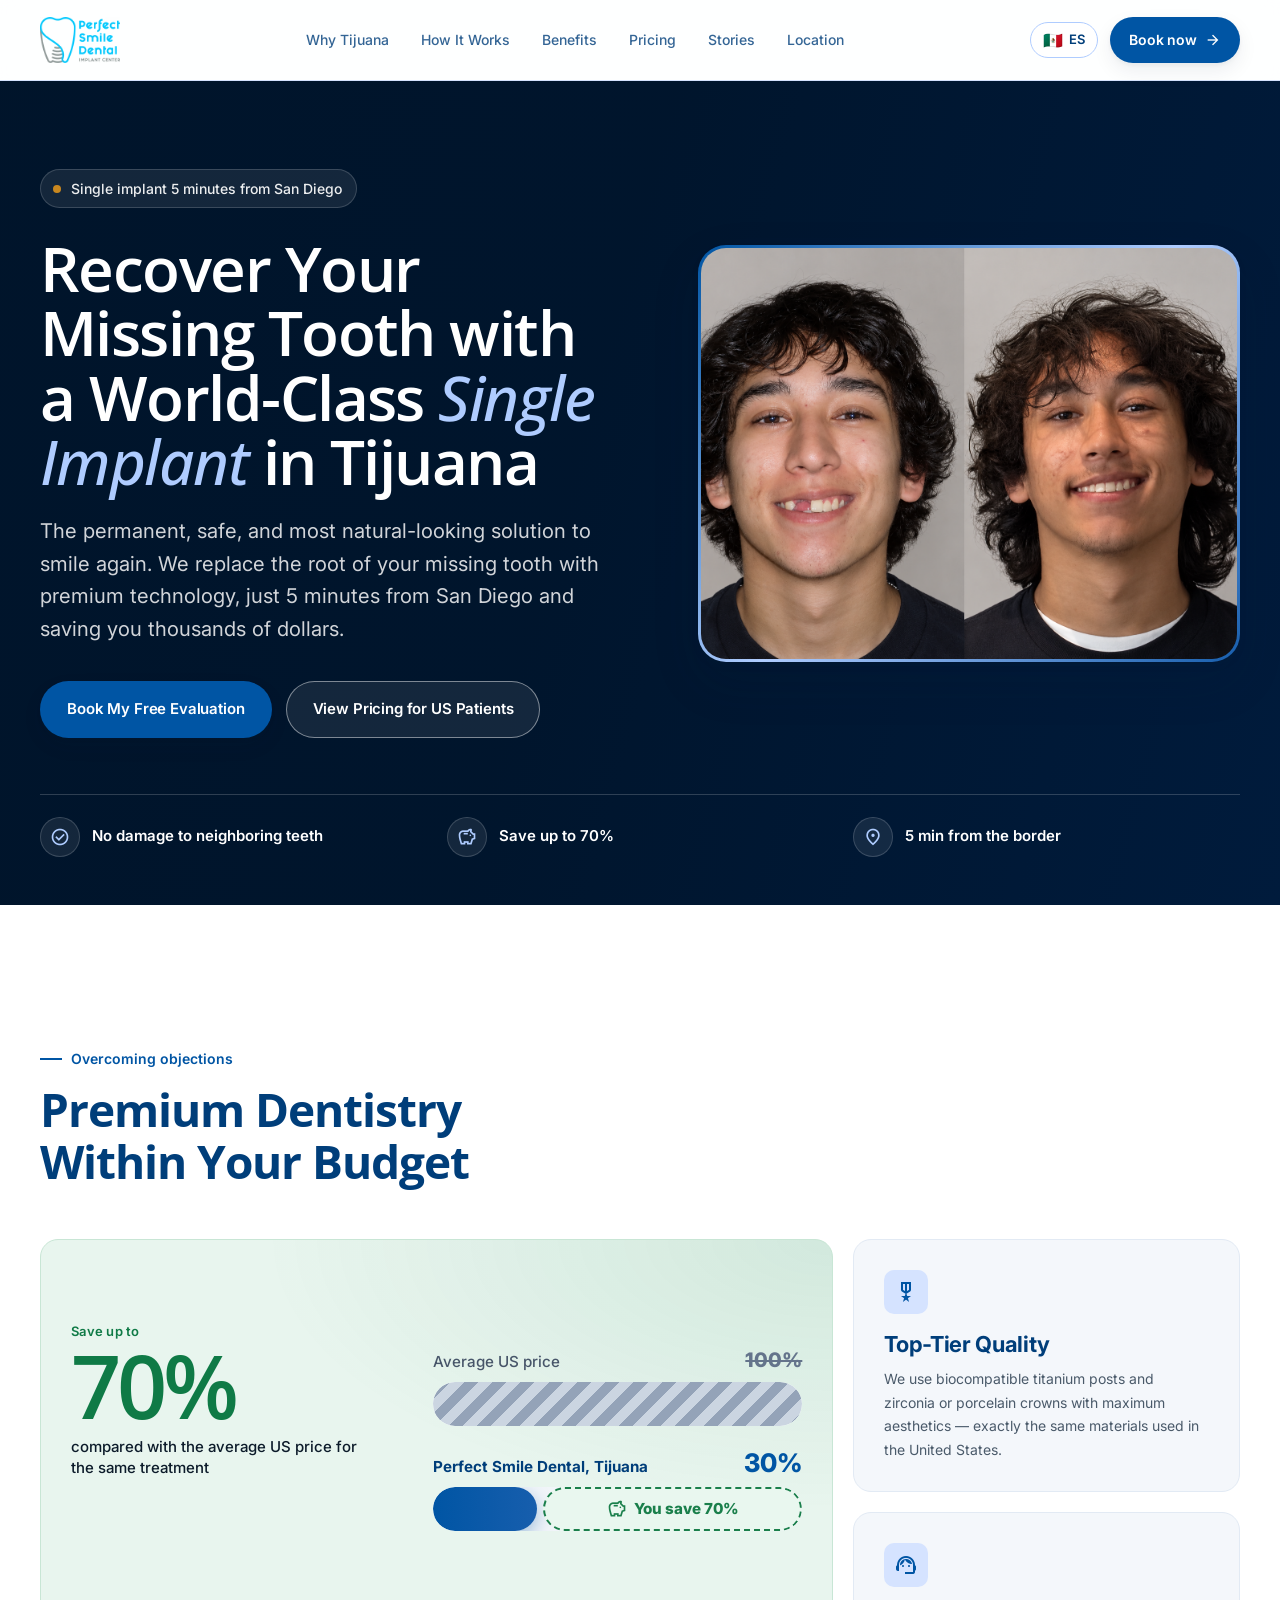
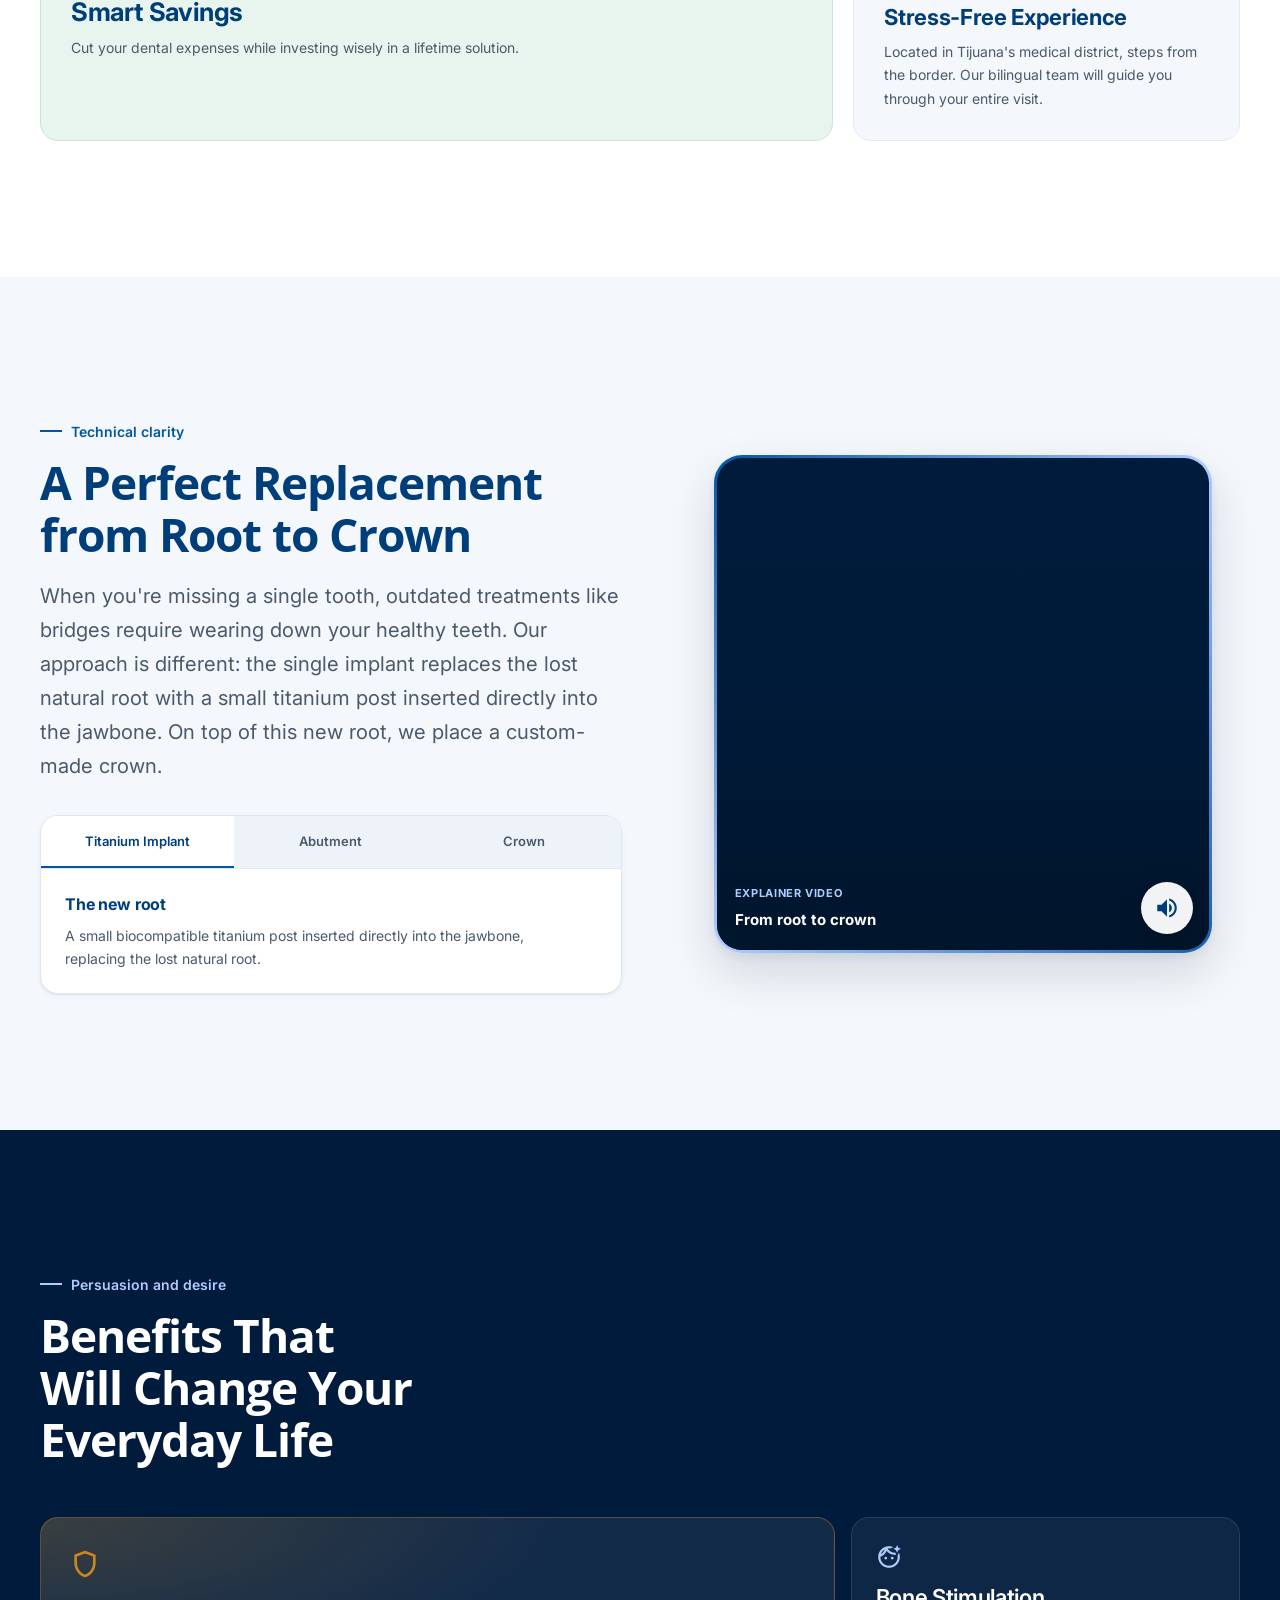
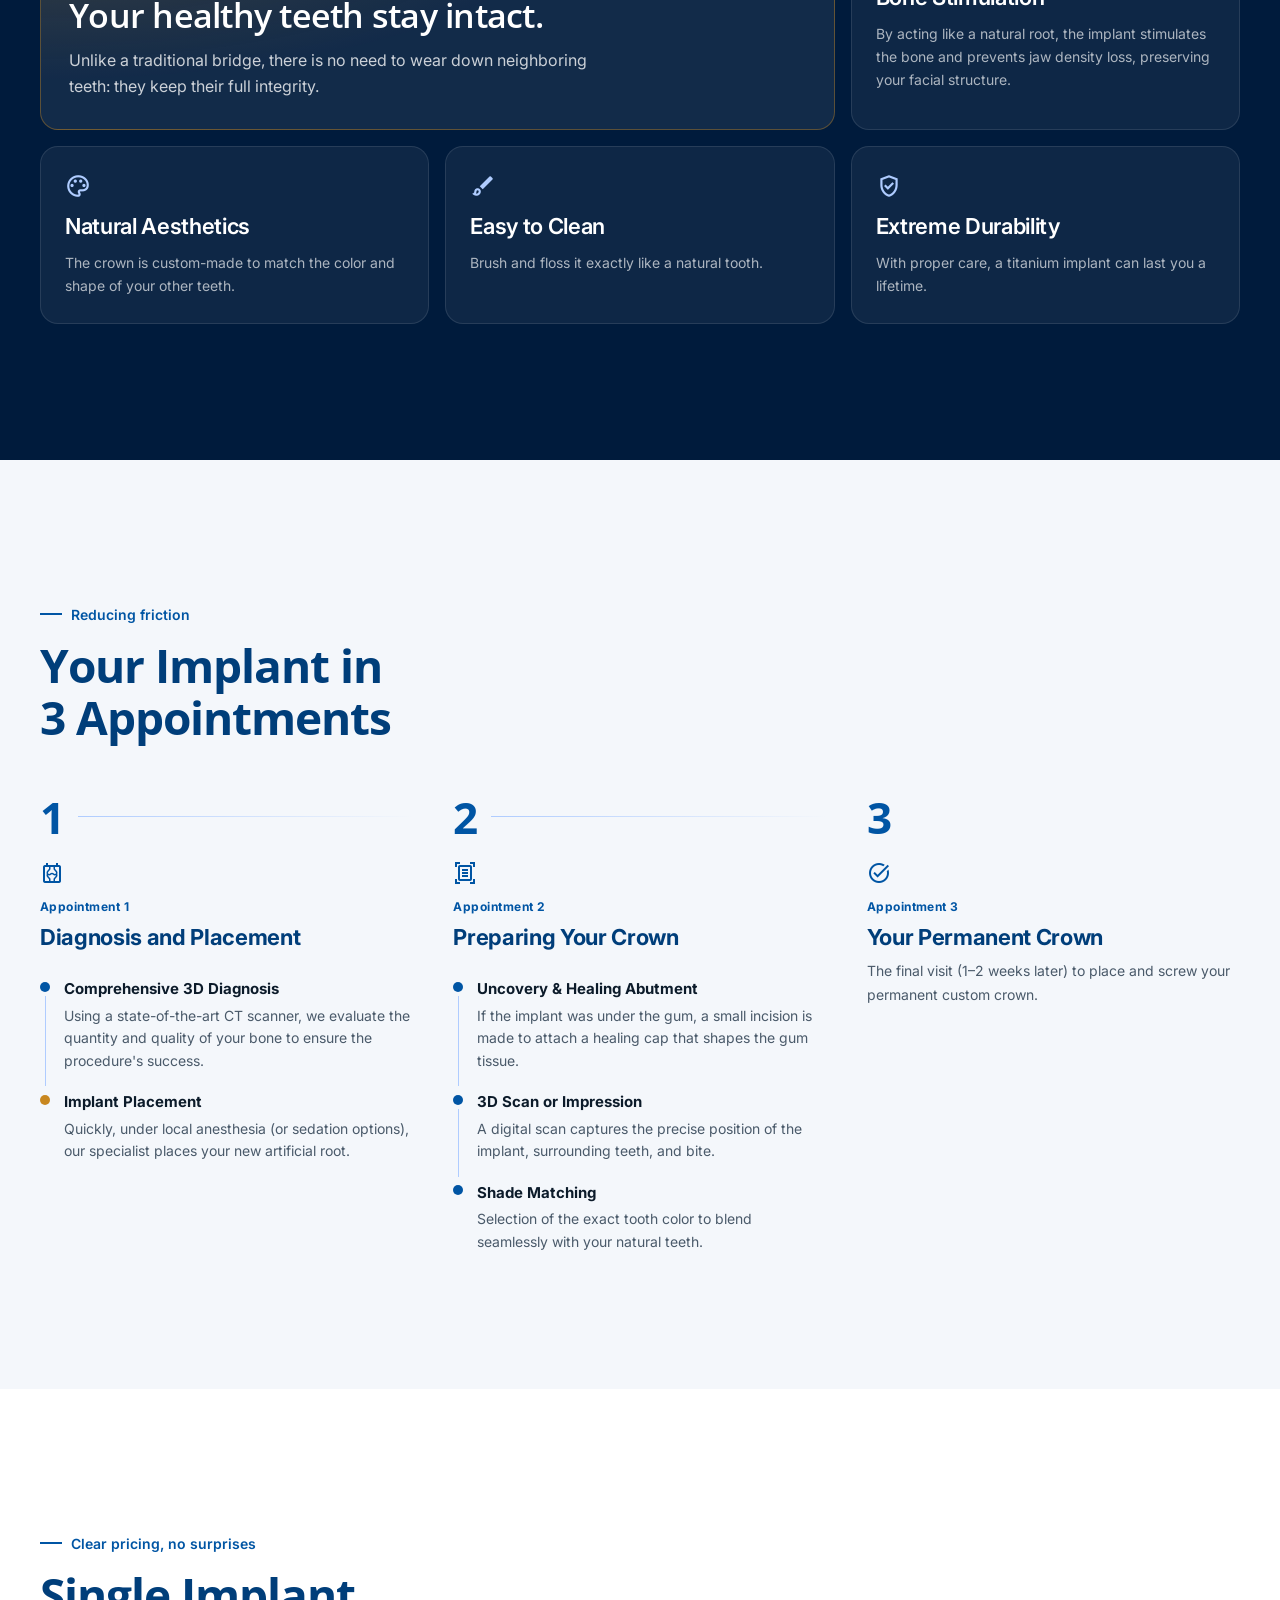
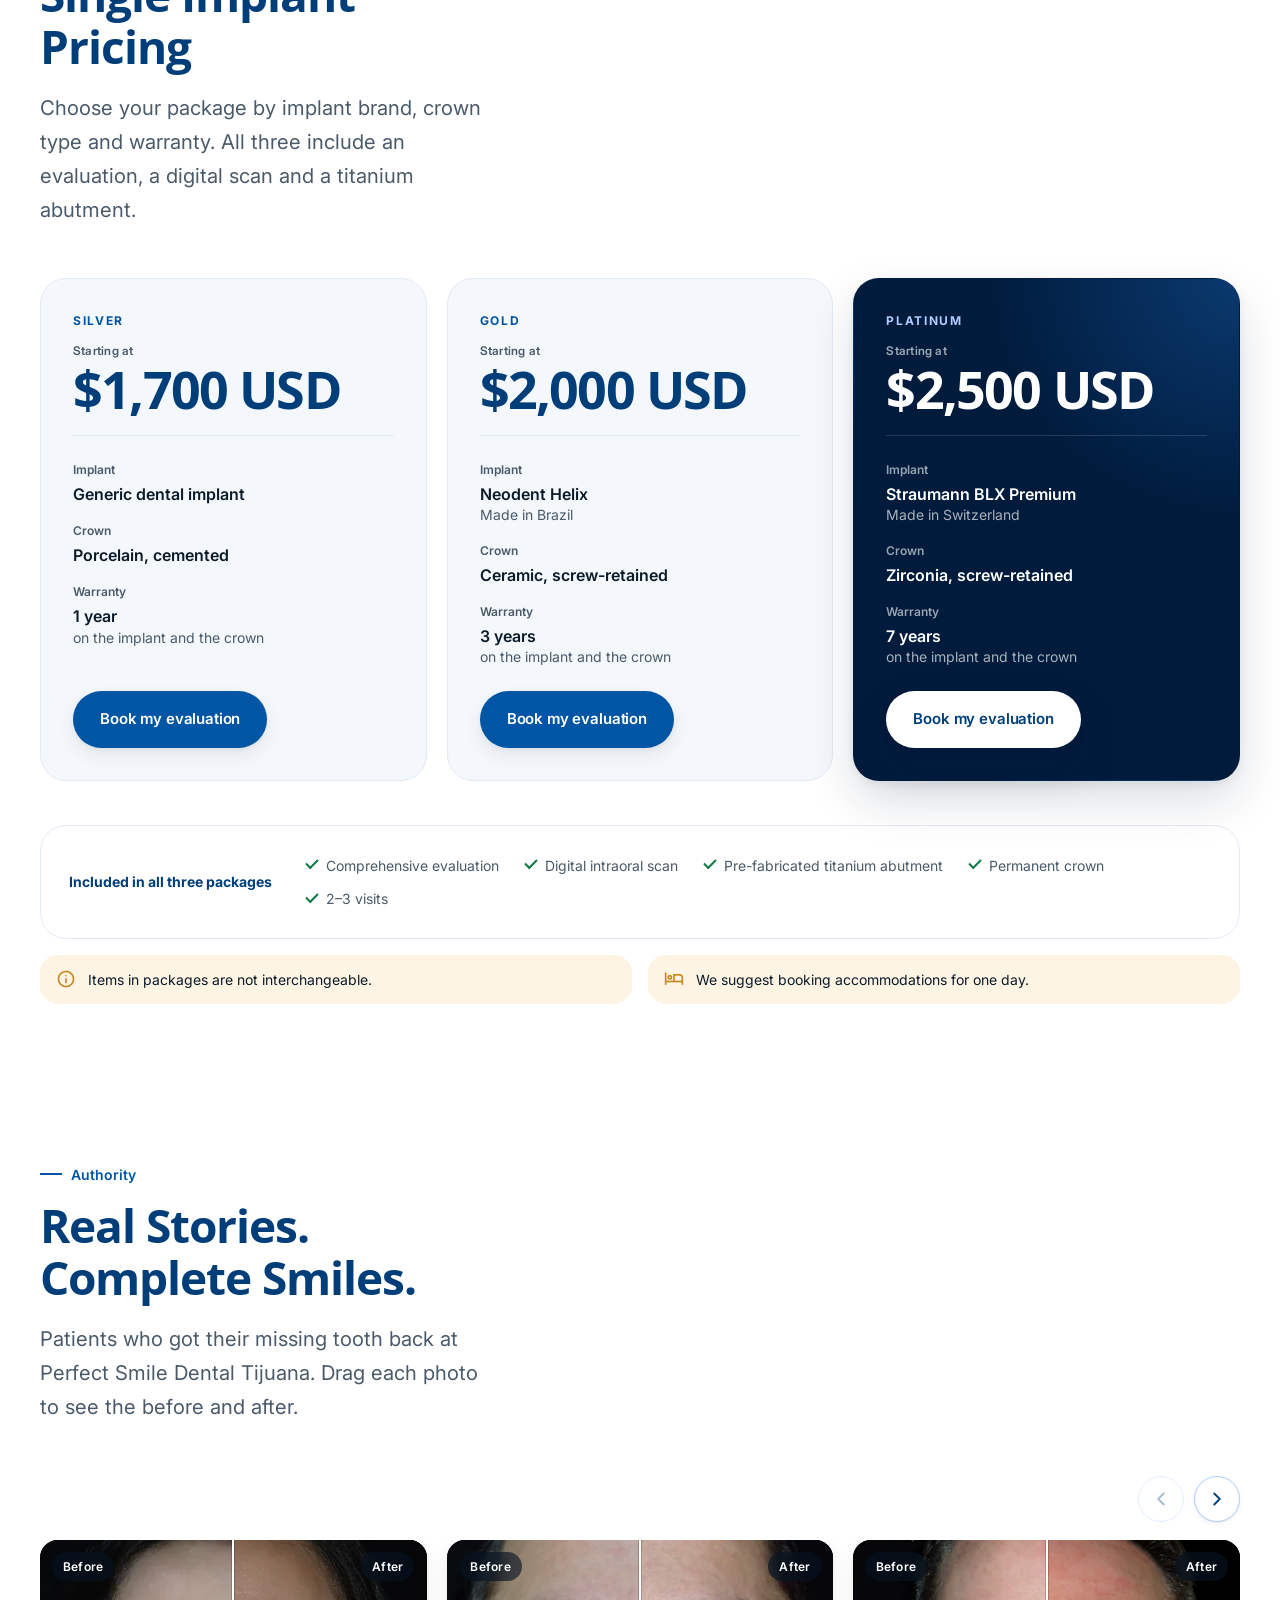
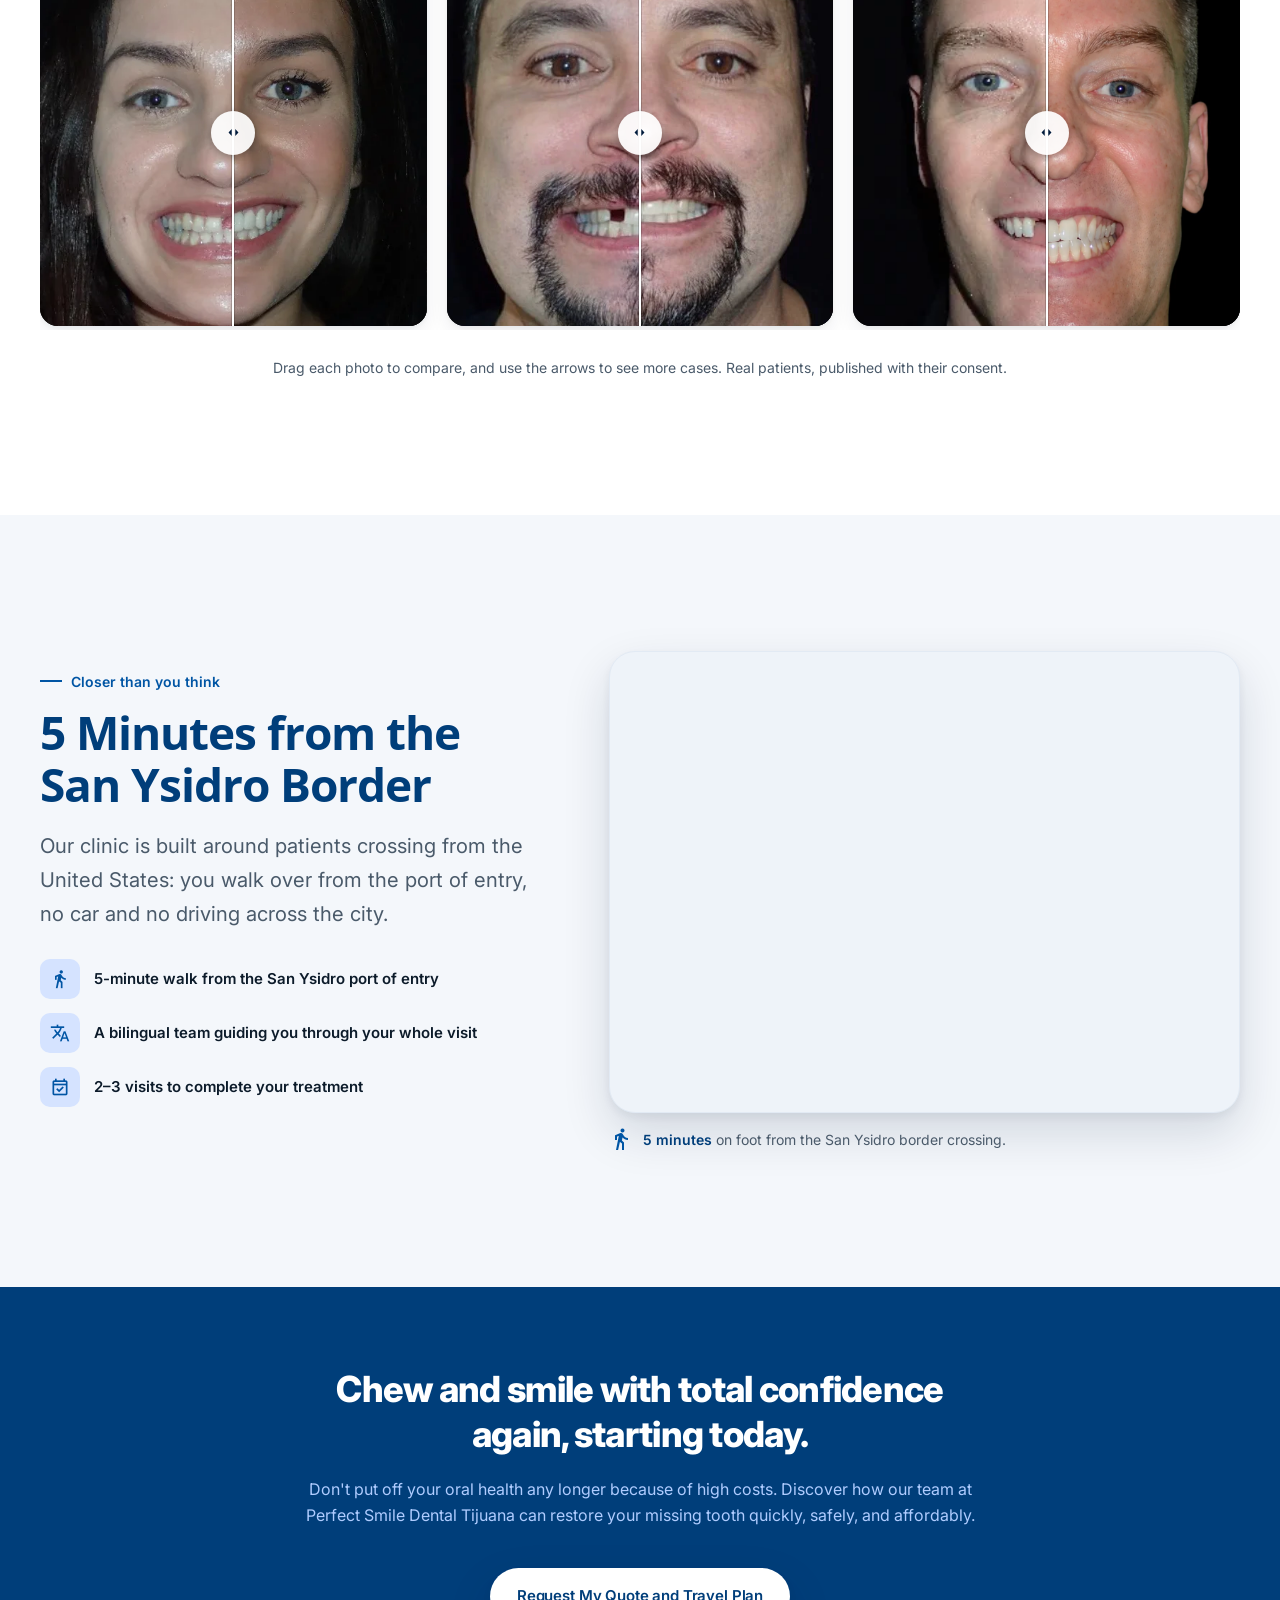
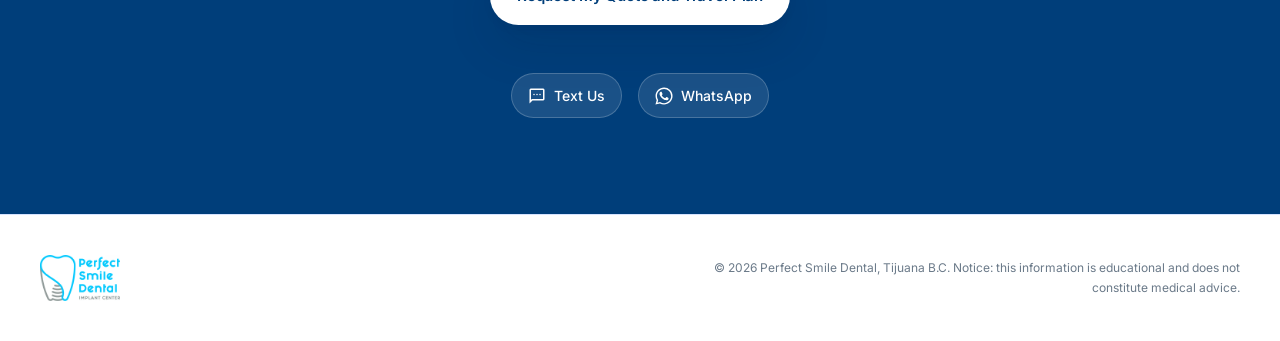
==== commit 082417a7: "font" ====
--- a/index.html
+++ b/index.html
@@ -50,6 +50,11 @@
       href="https://fonts.googleapis.com/css2?family=Material+Symbols+Outlined:wght,FILL@100..700,0..1&display=swap"
       rel="stylesheet"
     />
+
+    <link href="https://fonts.googleapis.com/css2?family=Open+Sans:ital,wght@0,300..800;1,300..800&display=swap" 
+    rel="stylesheet">
+    <link rel="stylesheet" href="/styles.css" 
+    />
     <link rel="stylesheet" href="/styles.css" />
   </head>
   <body>
--- a/styles.css
+++ b/styles.css
@@ -77,7 +77,7 @@
 /* Fraunces para titulares: autoridad editorial, no "startup tech".
    Optical sizing alto y wonk/soft en 0 lo mantiene serio, no decorativo. */
 .display {
-    font-family: 'Fraunces', Georgia, serif;
+  font-family: "Open Sans", sans-serif;
     font-variation-settings: 'SOFT' 0, 'WONK' 0, 'opsz' 120;
     font-weight: 600;
     letter-spacing: -0.025em;
@@ -221,10 +221,10 @@
 .section-eyebrow--light { color: var(--psd-blue-200); }
 
 .section-heading {
-    font-family: 'Fraunces', Georgia, serif;
+      font-family: "Open Sans", sans-serif;
     font-variation-settings: 'SOFT' 0, 'WONK' 0, 'opsz' 90;
     font-size: var(--t-h2);
-    font-weight: 600;
+    font-weight: 700;
     color: var(--psd-primary);
     letter-spacing: -0.022em;
     line-height: 1.12;
@@ -233,7 +233,7 @@
 }
 .section-heading--light { color: #fff; }
 
-.section-intro { max-width: 34ch; margin-bottom: clamp(2.5rem, 4vw, 3.5rem); }
+.section-intro { max-width: 46ch!important; margin-bottom: clamp(2.5rem, 4vw, 3.5rem); }
 .section-intro--wide { max-width: 52ch; }
 
 .section-text {
@@ -597,9 +597,9 @@
   margin-bottom: 4px;
 }
 .stat__figure {
-  font-family: 'Fraunces', Georgia, serif;
+    font-family: "Open Sans", sans-serif;
   font-variation-settings: 'SOFT' 0, 'WONK' 0, 'opsz' 144;
-  font-size: clamp(4rem, 2.6rem + 5vw, 6.5rem);
+      font-size: clamp(4rem, 2.6rem + 5vw, 5.5rem);
   font-weight: 600;
   line-height: .9;
   letter-spacing: -0.045em;
@@ -792,7 +792,7 @@
 
 .cell--featured .cell__icon { color: var(--psd-day); font-size: 32px; }
 .cell--featured .cell__title {
-  font-family: 'Fraunces', Georgia, serif;
+    font-family: "Open Sans", sans-serif;
   font-variation-settings: 'SOFT' 0, 'WONK' 0, 'opsz' 70;
   font-size: clamp(1.5rem, 1.1rem + 1.4vw, 2.125rem);
   letter-spacing: -0.022em;
@@ -831,10 +831,10 @@
   margin-bottom: 22px;
 }
 .step__num {
-  font-family: 'Fraunces', Georgia, serif;
+    font-family: "Open Sans", sans-serif;
   font-variation-settings: 'SOFT' 0, 'WONK' 0, 'opsz' 100;
   font-size: 2.75rem;
-  font-weight: 600;
+  font-weight: 700;
   line-height: 1;
   color: var(--psd-accent);
   letter-spacing: -0.03em;
@@ -913,10 +913,10 @@
   margin: 0;
   display: flex;
   flex-direction: column;
-  font-family: 'Fraunces', Georgia, serif;
+   font-family: "Open Sans", sans-serif;
   font-variation-settings: 'SOFT' 0, 'WONK' 0, 'opsz' 144;
   font-size: clamp(2.4rem, 1.8rem + 2vw, 3.25rem);
-  font-weight: 600;
+  font-weight: 700;
   letter-spacing: -0.035em;
   line-height: 1;
   color: var(--psd-primary);
--- a/styles.css
+++ b/styles.css
@@ -77,7 +77,7 @@
 /* Fraunces para titulares: autoridad editorial, no "startup tech".
    Optical sizing alto y wonk/soft en 0 lo mantiene serio, no decorativo. */
 .display {
-    font-family: 'Fraunces', Georgia, serif;
+  font-family: "Open Sans", sans-serif;
     font-variation-settings: 'SOFT' 0, 'WONK' 0, 'opsz' 120;
     font-weight: 600;
     letter-spacing: -0.025em;
@@ -221,10 +221,10 @@
 .section-eyebrow--light { color: var(--psd-blue-200); }
 
 .section-heading {
-    font-family: 'Fraunces', Georgia, serif;
+      font-family: "Open Sans", sans-serif;
     font-variation-settings: 'SOFT' 0, 'WONK' 0, 'opsz' 90;
     font-size: var(--t-h2);
-    font-weight: 600;
+    font-weight: 700;
     color: var(--psd-primary);
     letter-spacing: -0.022em;
     line-height: 1.12;
@@ -233,7 +233,7 @@
 }
 .section-heading--light { color: #fff; }
 
-.section-intro { max-width: 34ch; margin-bottom: clamp(2.5rem, 4vw, 3.5rem); }
+.section-intro { max-width: 46ch!important; margin-bottom: clamp(2.5rem, 4vw, 3.5rem); }
 .section-intro--wide { max-width: 52ch; }
 
 .section-text {
@@ -597,9 +597,9 @@
   margin-bottom: 4px;
 }
 .stat__figure {
-  font-family: 'Fraunces', Georgia, serif;
+    font-family: "Open Sans", sans-serif;
   font-variation-settings: 'SOFT' 0, 'WONK' 0, 'opsz' 144;
-  font-size: clamp(4rem, 2.6rem + 5vw, 6.5rem);
+      font-size: clamp(4rem, 2.6rem + 5vw, 5.5rem);
   font-weight: 600;
   line-height: .9;
   letter-spacing: -0.045em;
@@ -792,7 +792,7 @@
 
 .cell--featured .cell__icon { color: var(--psd-day); font-size: 32px; }
 .cell--featured .cell__title {
-  font-family: 'Fraunces', Georgia, serif;
+    font-family: "Open Sans", sans-serif;
   font-variation-settings: 'SOFT' 0, 'WONK' 0, 'opsz' 70;
   font-size: clamp(1.5rem, 1.1rem + 1.4vw, 2.125rem);
   letter-spacing: -0.022em;
@@ -831,10 +831,10 @@
   margin-bottom: 22px;
 }
 .step__num {
-  font-family: 'Fraunces', Georgia, serif;
+    font-family: "Open Sans", sans-serif;
   font-variation-settings: 'SOFT' 0, 'WONK' 0, 'opsz' 100;
   font-size: 2.75rem;
-  font-weight: 600;
+  font-weight: 700;
   line-height: 1;
   color: var(--psd-accent);
   letter-spacing: -0.03em;
@@ -913,10 +913,10 @@
   margin: 0;
   display: flex;
   flex-direction: column;
-  font-family: 'Fraunces', Georgia, serif;
+   font-family: "Open Sans", sans-serif;
   font-variation-settings: 'SOFT' 0, 'WONK' 0, 'opsz' 144;
   font-size: clamp(2.4rem, 1.8rem + 2vw, 3.25rem);
-  font-weight: 600;
+  font-weight: 700;
   letter-spacing: -0.035em;
   line-height: 1;
   color: var(--psd-primary);
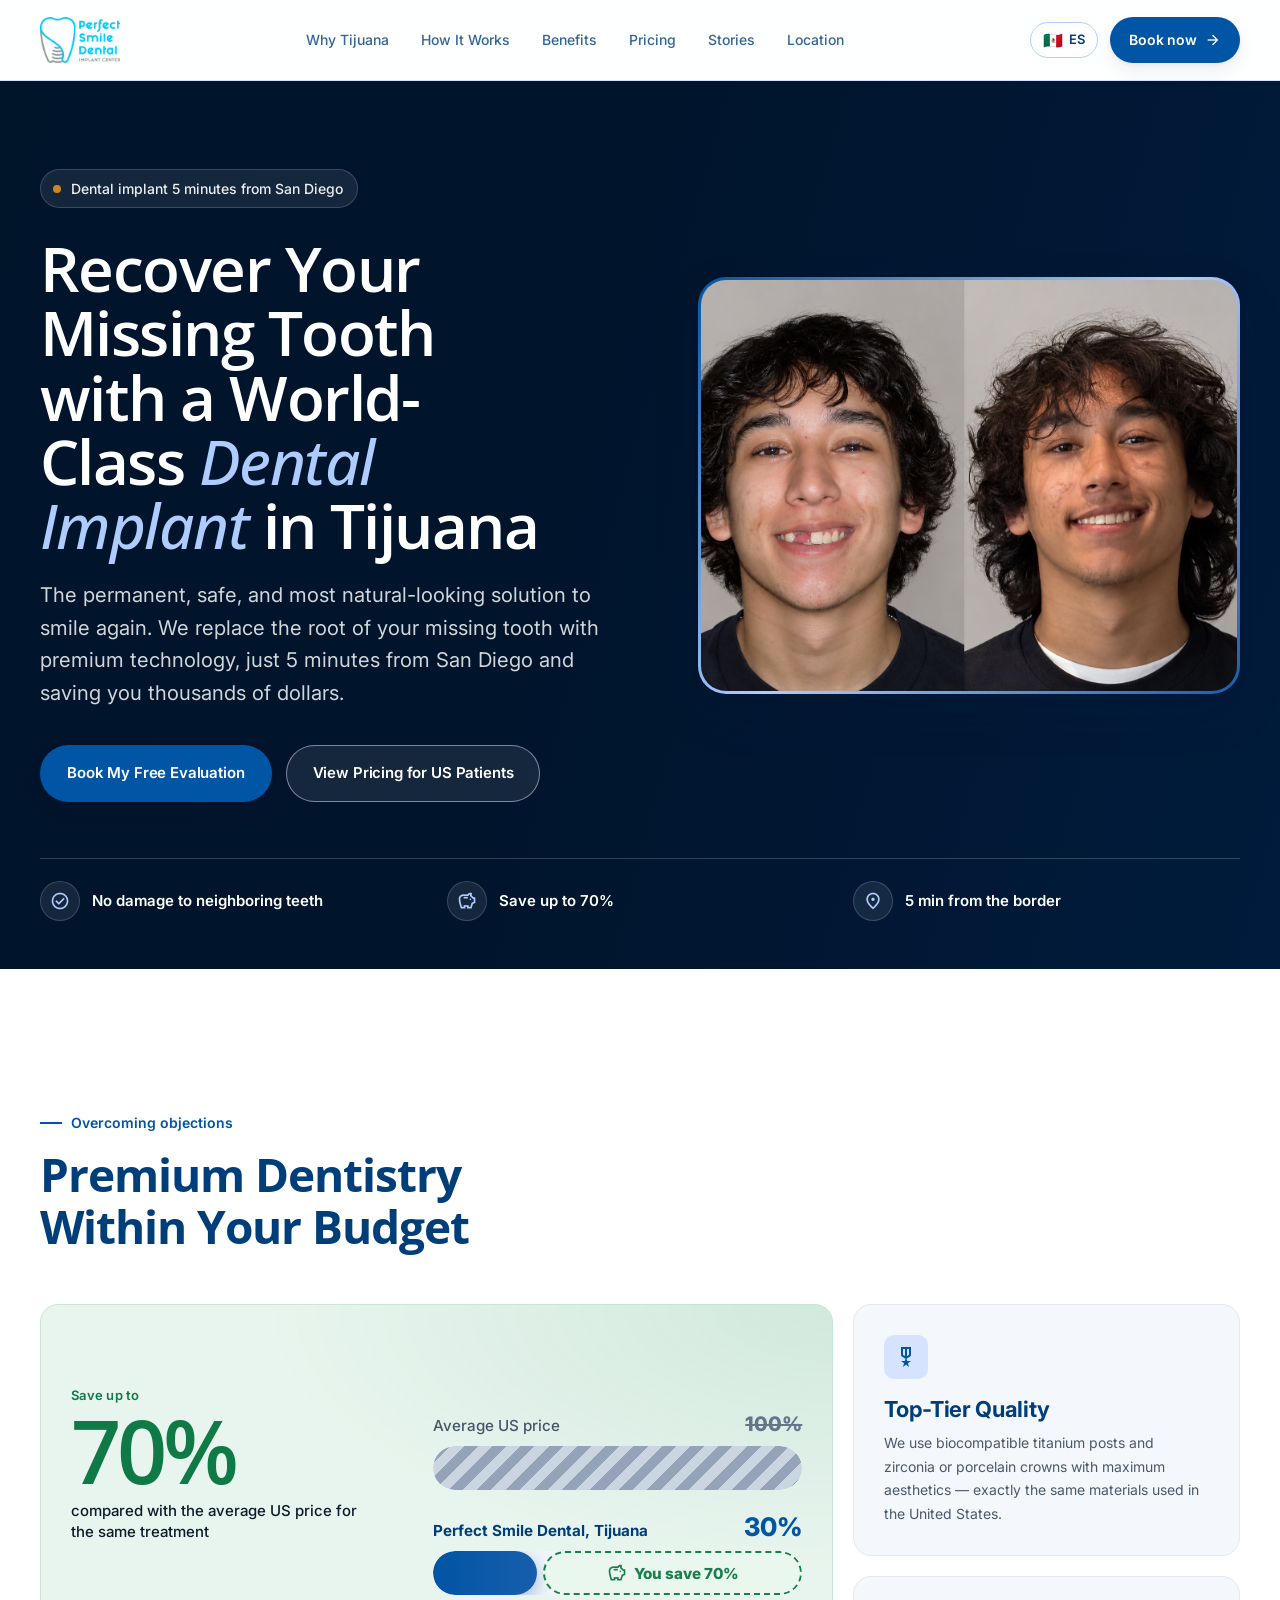
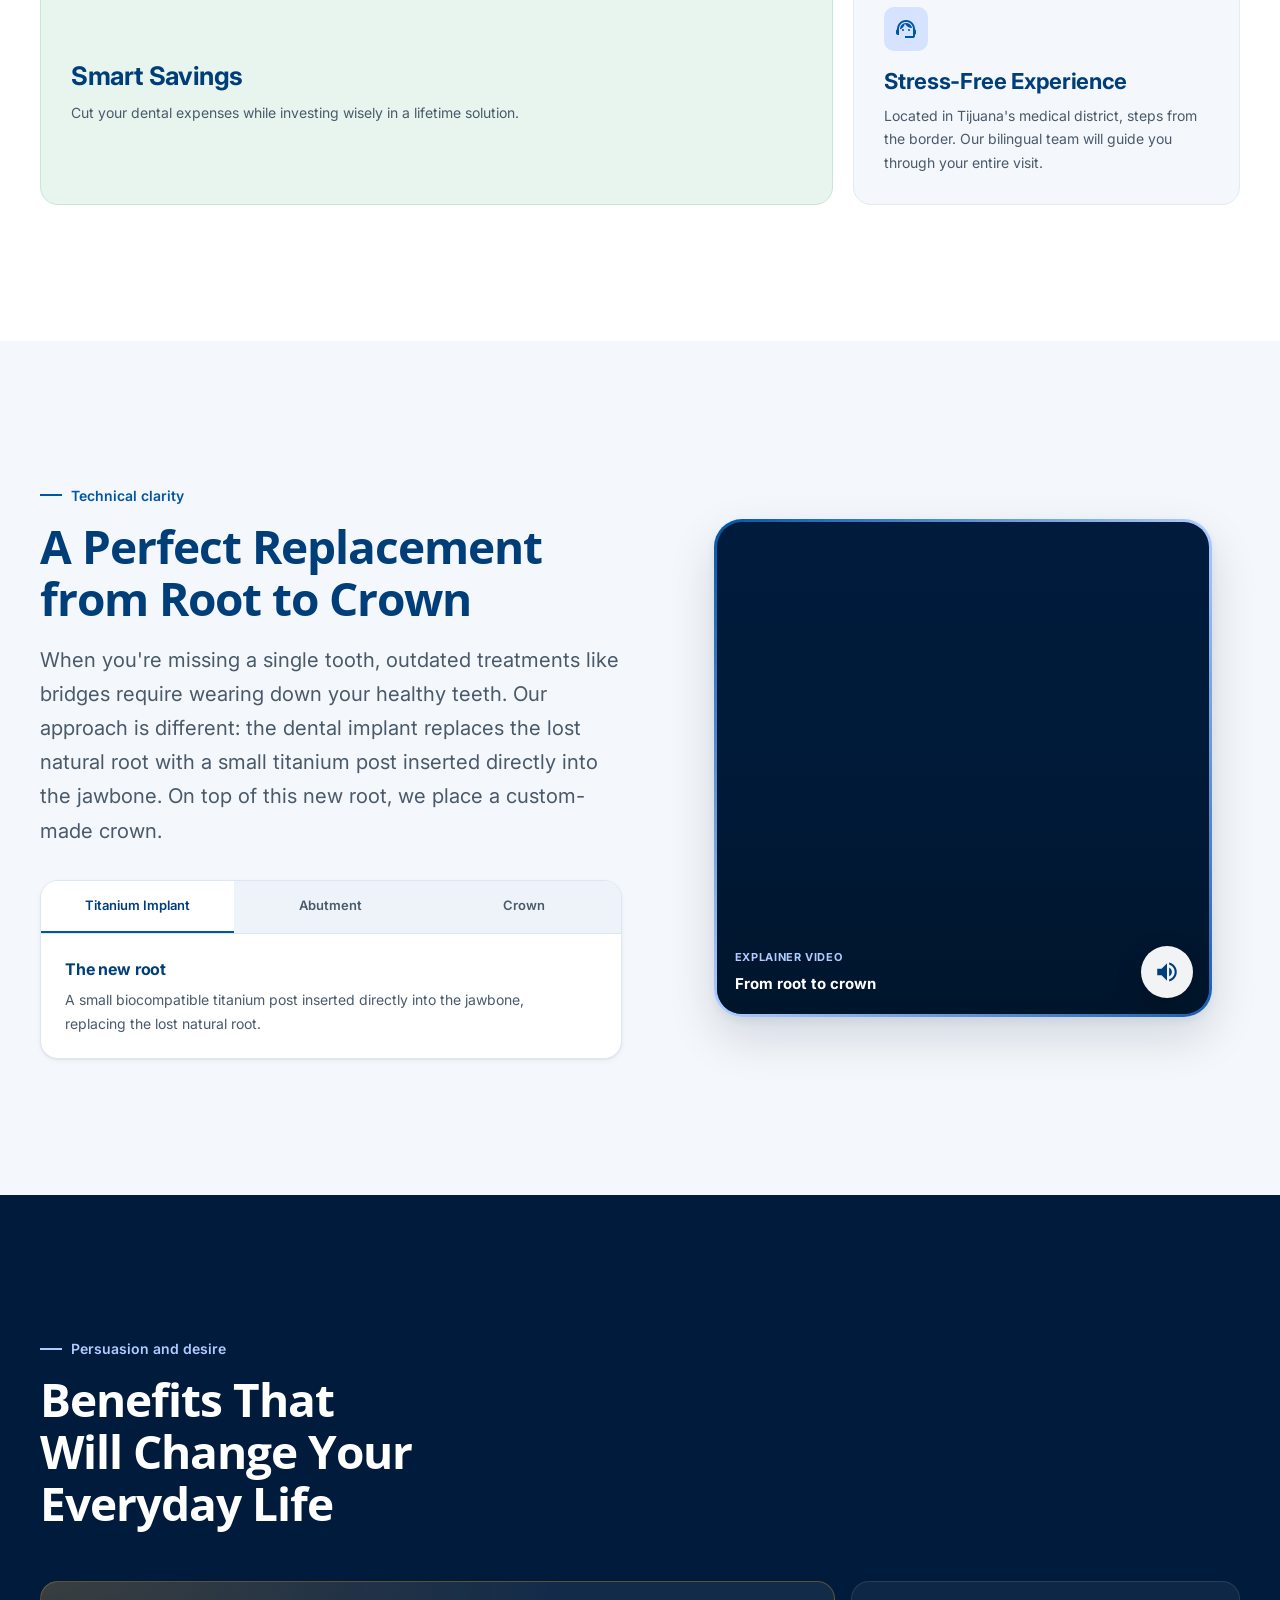
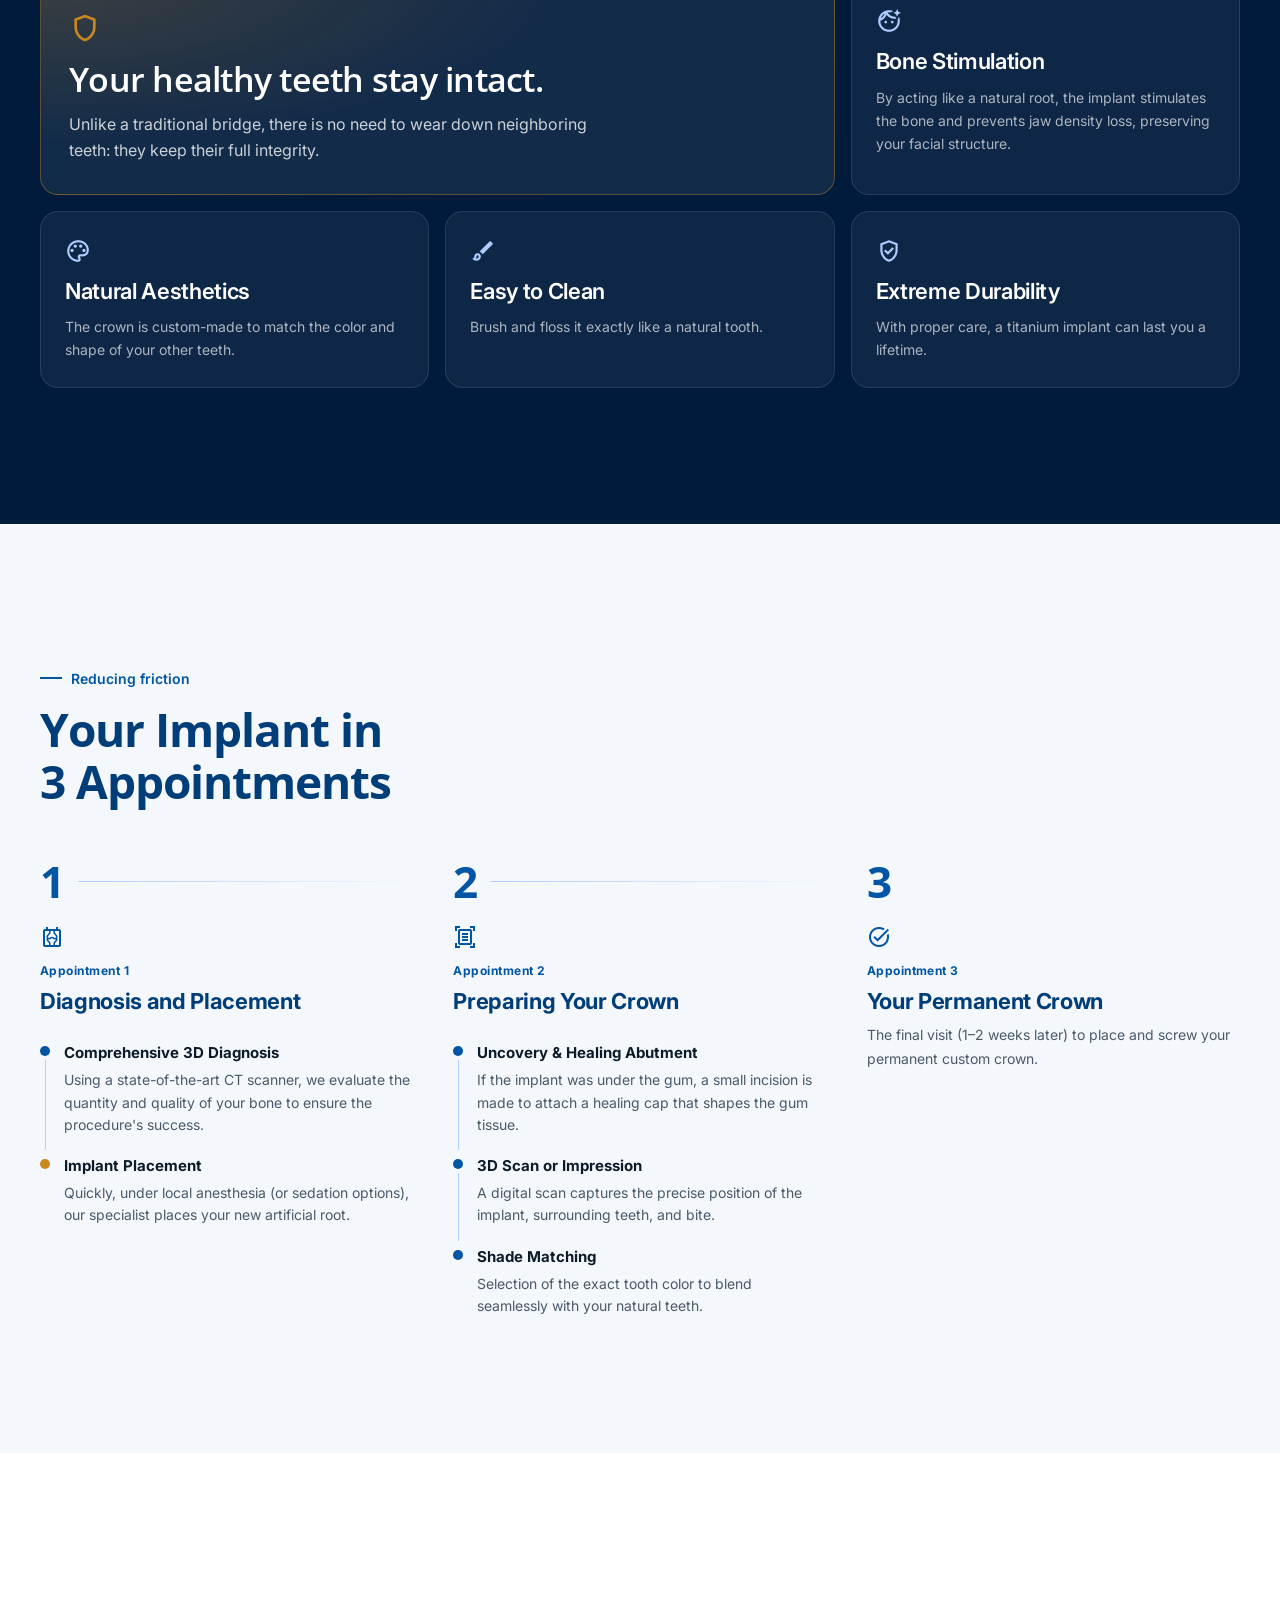
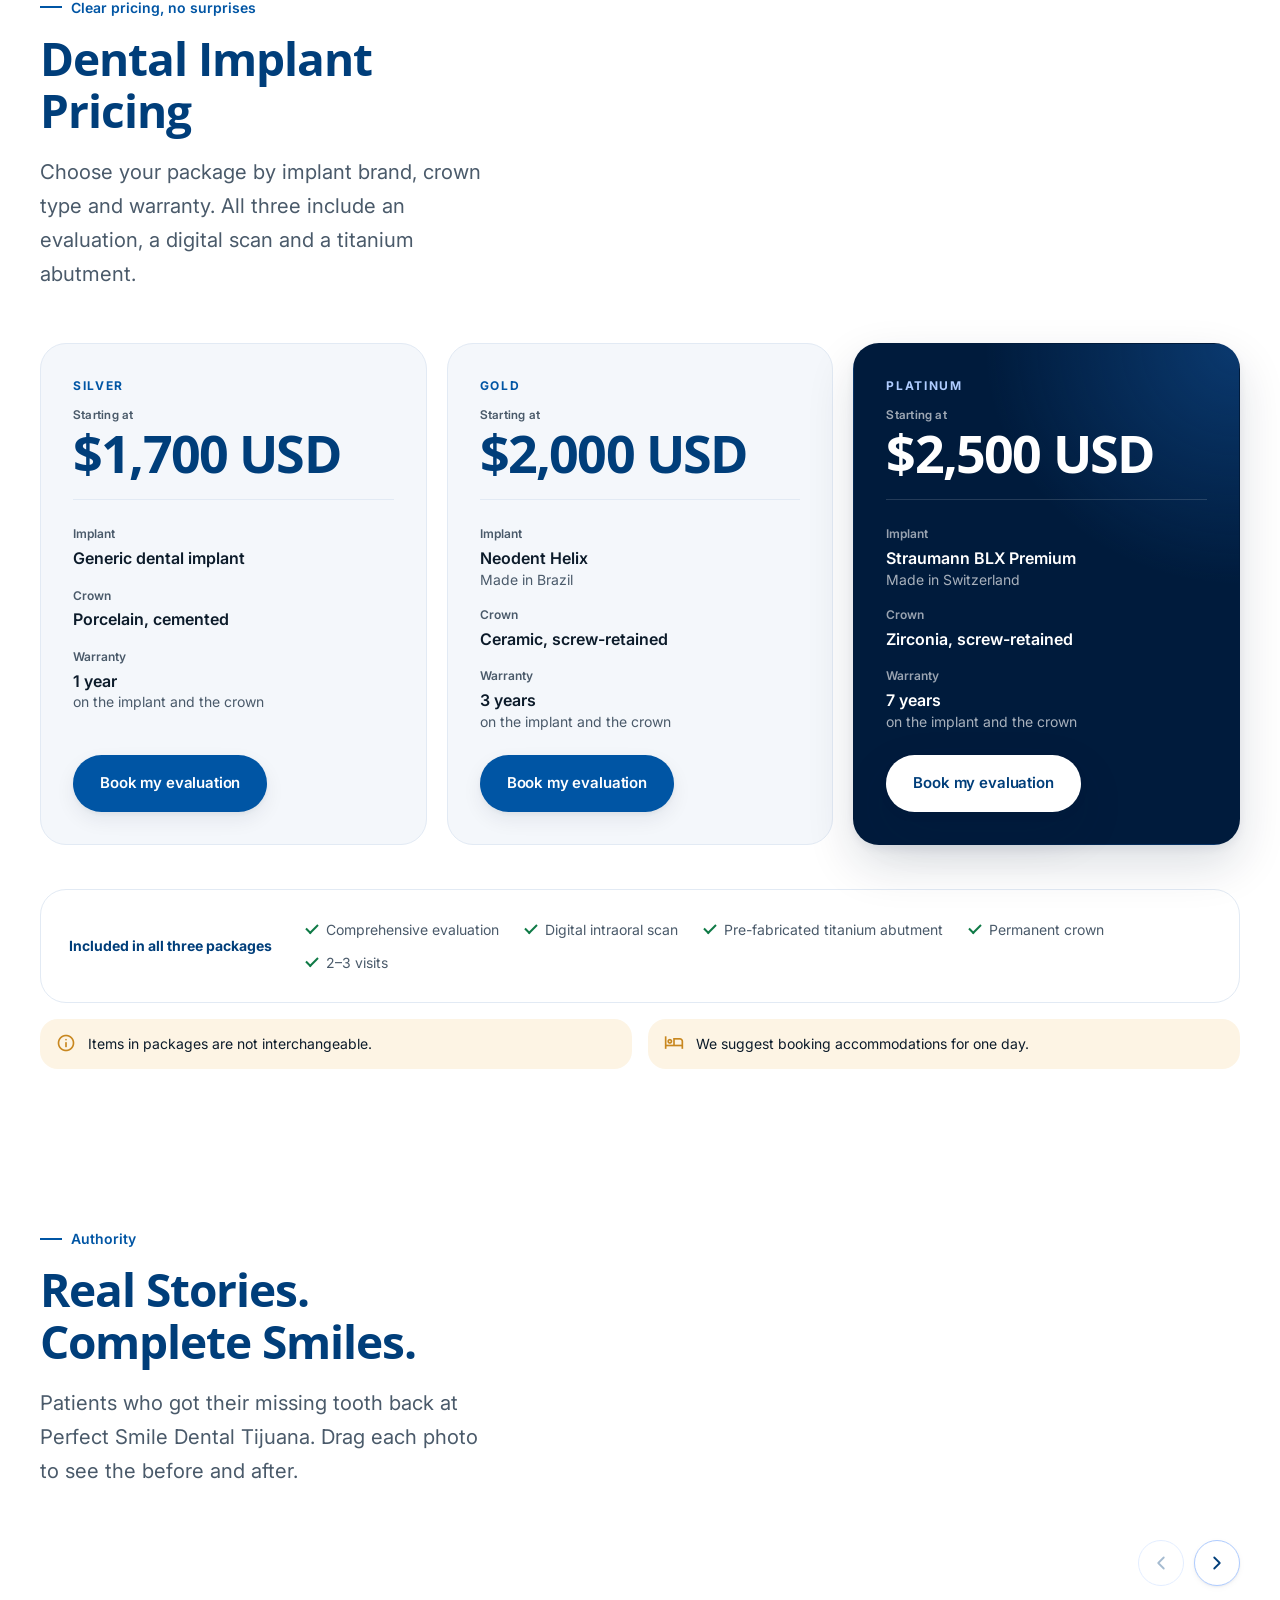
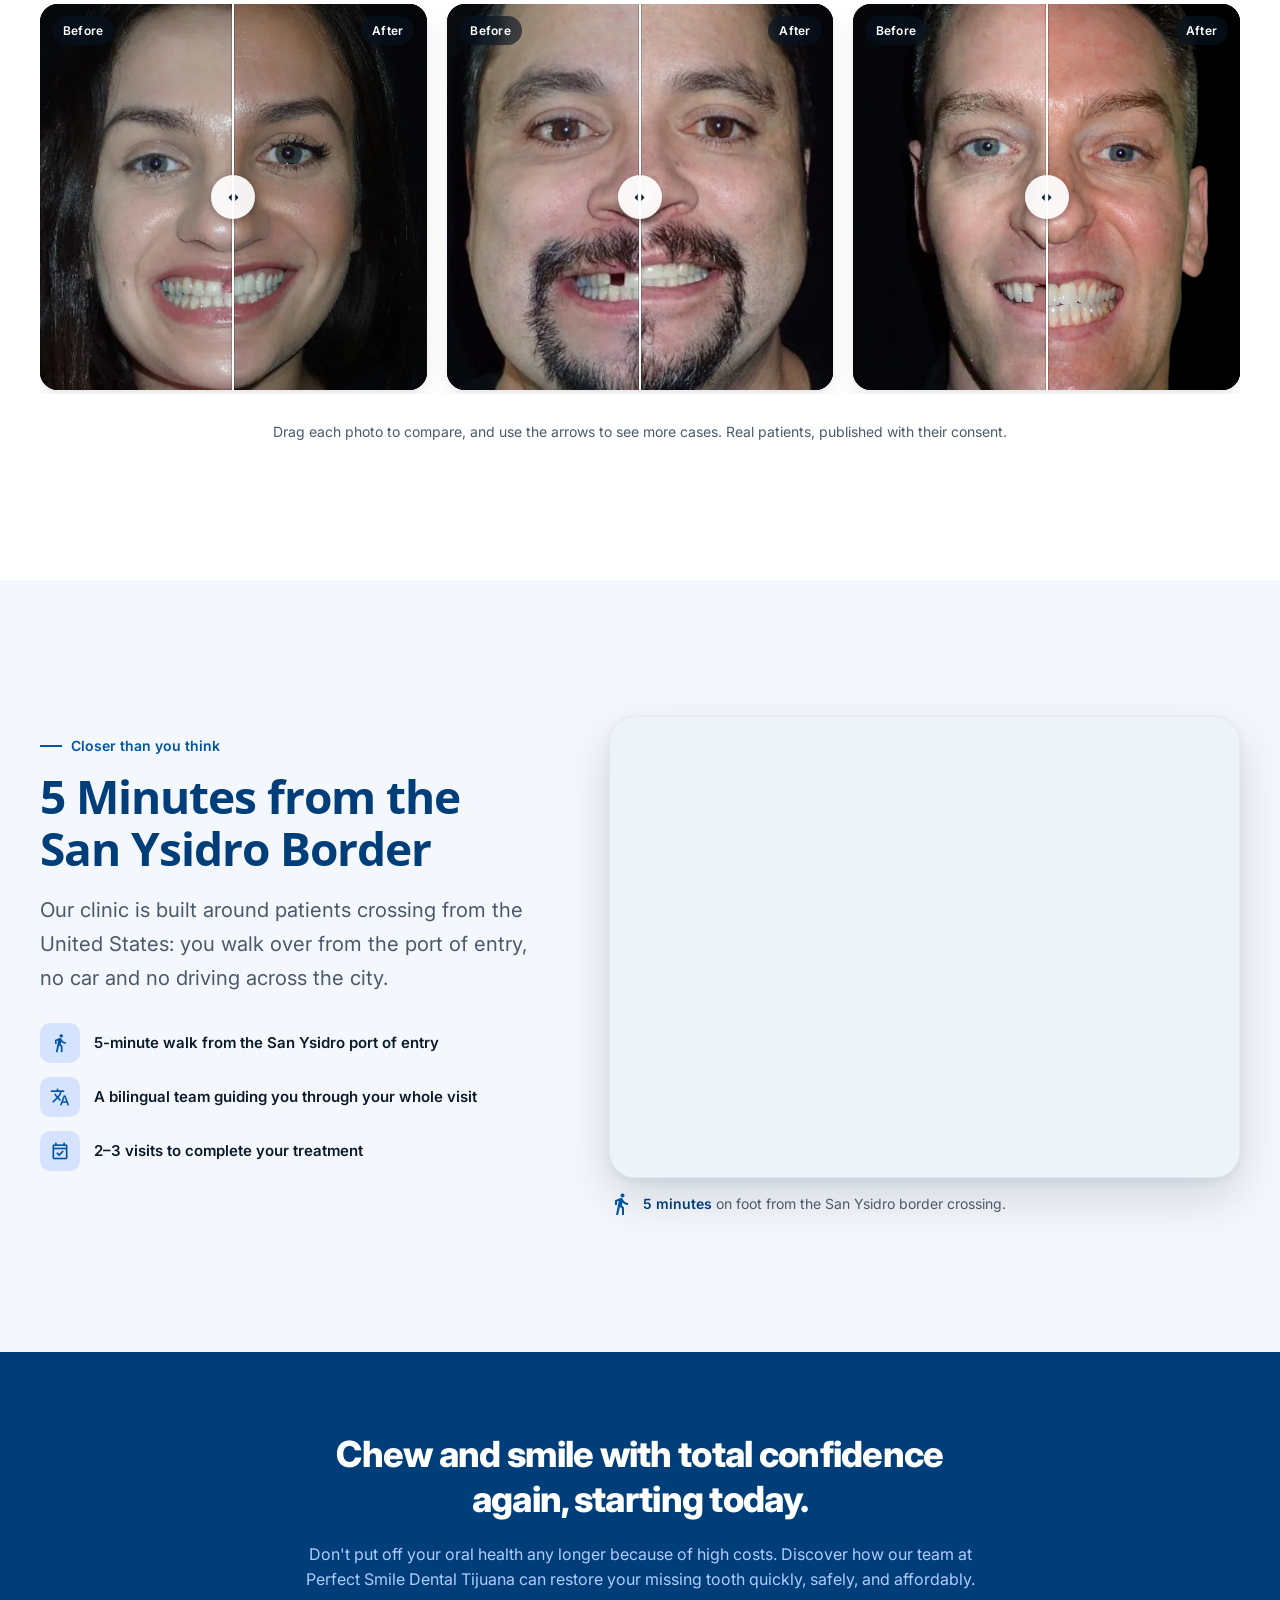
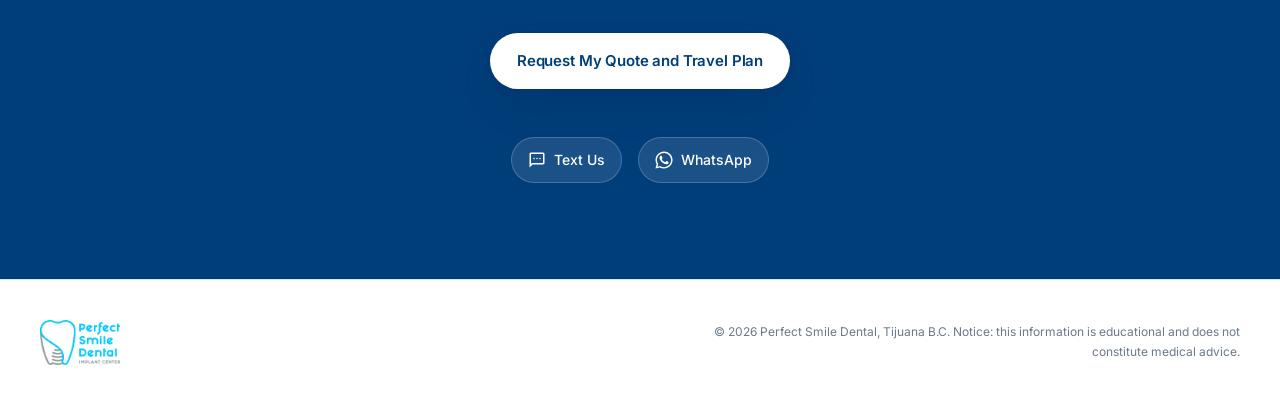
==== commit b7626ed1: "implante" ====
--- a/index.html
+++ b/index.html
@@ -4,18 +4,19 @@
     <meta charset="utf-8" />
     <meta name="viewport" content="width=device-width, initial-scale=1.0" />
     <title>Single Dental Implant in Tijuana | Perfect Smile Dental</title>
+    <meta name="robots" content="noindex, nofollow" />
         <!-- Favicon -->
 <link rel="icon" href="/assets/favicon.ico" sizes="any" />
 <link rel="icon" href="/assets/favicon.svg" type="image/svg+xml" />
 <link rel="icon" href="/assets/favicon.png" type="image/png" sizes="32x32" />
     <meta
       name="description"
-      content="Recover your missing tooth with a world-class single implant in Tijuana. No damage to healthy teeth, 5 minutes from San Diego, saving thousands."
+      content="Recover your missing tooth with a world-class Dental implant in Tijuana. No damage to healthy teeth, 5 minutes from San Diego, saving thousands."
     />
-    <link rel="canonical" href="https://implante-individual.perfectsmiledental.com.mx/" />
+    <link rel="canonical" href="https://dental-implants.perfectsmiledental.com.mx/" />
     <!-- hreflang: le dice a Google que son la misma página en dos idiomas.
          x-default manda al inglés, que es la versión principal. -->
-    <link rel="alternate" hreflang="en" href="https://implante-individual.perfectsmiledental.com.mx/" />
+    <link rel="alternate" hreflang="en" href="https://dental-implants.perfectsmiledental.com.mx/" />
     <link
       rel="alternate"
       hreflang="es"
@@ -24,16 +25,16 @@
     <link
       rel="alternate"
       hreflang="x-default"
-      href="https://implante-individual.perfectsmiledental.com.mx/"
+      href="https://dental-implants.perfectsmiledental.com.mx/"
     />
     <!-- Open Graph -->
     <meta property="og:type" content="website" />
     <meta property="og:title" content="Single Dental Implant in Tijuana | Perfect Smile Dental" />
     <meta
       property="og:description"
-      content="Recover your missing tooth with a world-class single implant in Tijuana. No damage to healthy teeth, 5 minutes from San Diego, saving thousands."
+      content="Recover your missing tooth with a world-class Dental implant in Tijuana. No damage to healthy teeth, 5 minutes from San Diego, saving thousands."
     />
-    <meta property="og:url" content="https://implante-individual.perfectsmiledental.com.mx/" />
+    <meta property="og:url" content="https://dental-implants.perfectsmiledental.com.mx/" />
     <!-- Fuentes: preconnect acelera la descarga -->
     <link rel="preconnect" href="https://fonts.googleapis.com" />
     <link rel="preconnect" href="https://fonts.gstatic.com" crossorigin />
@@ -56,6 +57,16 @@
     <link rel="stylesheet" href="/styles.css" 
     />
     <link rel="stylesheet" href="/styles.css" />
+
+    <!-- Google tag (gtag.js) -->
+<script async src="https://www.googletagmanager.com/gtag/js?id=G-6Q0YZ97SWX"></script>
+<script>
+  window.dataLayer = window.dataLayer || [];
+  function gtag(){dataLayer.push(arguments);}
+  gtag('js', new Date());
+
+  gtag('config', 'G-6Q0YZ97SWX');
+</script>
   </head>
   <body>
     <header class="navbar">
@@ -64,15 +75,18 @@
    <img src="/assets/logo.avif" alt="Perfect Smile Dental" />
         </a>
         <nav class="navbar__links">
-          <a href="#por-que-tijuana">Why Tijuana</a><a href="#sistema">How It Works</a
-          ><a href="#beneficios">Benefits</a><a href="#precios">Pricing</a><a href="#historias">Stories</a
-          ><a href="#ubicacion">Location</a>
+          <a href="#why-tijuana">Why Tijuana</a>
+          <a href="#system">How It Works</a>
+          <a href="#benefits">Benefits</a>
+          <a href="#pricing">Pricing</a>
+          <a href="#stories">Stories</a>
+          <a href="#location">Location</a>
         </nav>
         <div class="navbar__right">
           <a href="/es" class="lang-switch" aria-label="Ver en español">
             <span class="lang-switch__flag">🇲🇽</span> ES
           </a>
-          <a href="#contacto" class="btn btn--accent btn--sm navbar__cta">
+          <a href="#contact" class="btn btn--accent btn--sm navbar__cta">
             Book now <span class="material-symbols-outlined" style="font-size: 16px">arrow_forward</span>
           </a>
         </div>
@@ -92,10 +106,10 @@
             <!-- Izquierda: el argumento -->
             <div class="hero__copy">
               <p class="hero__badge">
-                <span class="hero__badge-dot psd-pulse-dot"></span> Single implant 5 minutes from San Diego
+                <span class="hero__badge-dot psd-pulse-dot"></span> Dental implant 5 minutes from San Diego
               </p>
               <h1 class="hero__title display">
-                Recover Your Missing Tooth with a World-Class <em class="hero__accent">Single Implant</em> in
+                Recover Your Missing Tooth with a World-Class <em class="hero__accent">Dental Implant</em> in
                 Tijuana
               </h1>
               <p class="hero__sub">
@@ -138,7 +152,7 @@
           </ul>
         </div>
       </section>
-      <section id="por-que-tijuana" class="section section--white">
+      <section id="why-tijuana" class="section section--white">
         <div class="container">
           <div class="section-intro section-intro--wide psd-reveal">
             <span class="section-eyebrow">Overcoming objections</span>
@@ -209,14 +223,14 @@
           </div>
         </div>
       </section>
-      <section id="sistema" class="section">
+      <section id="system" class="section">
         <div class="container grid">
           <div class="copy psd-reveal">
             <span class="section-eyebrow">Technical clarity</span>
             <h2 class="section-heading">A Perfect Replacement from Root to Crown</h2>
             <p class="section-text copy__body">
               When you&#39;re missing a single tooth, outdated treatments like bridges require wearing down
-              your healthy teeth. Our approach is different: the single implant replaces the lost natural root
+              your healthy teeth. Our approach is different: the dental implant replaces the lost natural root
               with a small titanium post inserted directly into the jawbone. On top of this new root, we place
               a custom-made crown.
             </p>
@@ -322,7 +336,7 @@
           </div>
         </div>
       </section>
-      <section id="beneficios" class="section section--dark">
+      <section id="benefits" class="section section--dark">
         <div class="container">
           <div class="section-intro section-intro--wide psd-reveal">
             <span class="section-eyebrow section-eyebrow--light">Persuasion and desire</span>
@@ -367,7 +381,7 @@
           </div>
         </div>
       </section>
-      <section id="proceso" class="section">
+      <section id="process" class="section">
   <div class="container">
     <div class="section-intro psd-reveal">
       <span class="section-eyebrow">Reducing friction</span>
@@ -436,11 +450,11 @@
   </div>
 </section>
 
-      <section id="precios" class="section section--white">
+      <section id="pricing" class="section section--white">
         <div class="container">
           <div class="section-intro section-intro--wide psd-reveal">
             <span class="section-eyebrow">Clear pricing, no surprises</span>
-            <h2 class="section-heading">Single Implant Pricing</h2>
+            <h2 class="section-heading">Dental Implant Pricing</h2>
             <p class="section-text">
               Choose your package by implant brand, crown type and warranty. All three include an evaluation,
               a digital scan and a titanium abutment.
@@ -541,7 +555,8 @@
           </ul>
         </div>
       </section>
-      <section id="historias" class="section section--white" style="margin-top:-120px">
+
+      <section id="stories" class="section section--white" style="margin-top:-120px">
         <div class="container">
           <div class="section-intro section-intro--wide psd-reveal">
             <span class="section-eyebrow">Authority</span>
@@ -555,8 +570,8 @@
   <div class="cases">
     <figure class="ba" style="--pos: 50%">
       <div class="ba__stage" data-empty="Photo coming soon">
-        <img class="ba__img" src="/assets/img/before1.webp" alt="Patient before their single implant" loading="lazy" decoding="async" />
-        <img class="ba__img ba__img--after" src="/assets/img/after1.webp" alt="The same patient with their implant and new crown" loading="lazy" decoding="async" />
+        <img class="ba__img" src="/assets/img/before1.webp" alt="Patient before their dental implant" loading="lazy" decoding="async" />
+        <img class="ba__img ba__img--after" src="/assets/img/after1.webp" alt="The same patient with their dental implant and new crown" loading="lazy" decoding="async" />
         <span class="ba__line" aria-hidden="true"></span>
         <span class="ba__knob" aria-hidden="true">
           <svg viewBox="0 0 24 24" width="17" height="17" fill="currentColor"><path d="M9.5 7 5 12l4.5 5V7Zm5 0v10l4.5-5-4.5-5Z"></path></svg>
@@ -569,8 +584,8 @@
 
     <figure class="ba" style="--pos: 50%">
       <div class="ba__stage" data-empty="Photo coming soon">
-        <img class="ba__img" src="/assets/img/before2.webp" alt="Patient before their single implant" loading="lazy" decoding="async" />
-        <img class="ba__img ba__img--after" src="/assets/img/after2.webp" alt="The same patient with their implant and new crown" loading="lazy" decoding="async" />
+        <img class="ba__img" src="/assets/img/before2.webp" alt="Patient before their dental implant" loading="lazy" decoding="async" />
+        <img class="ba__img ba__img--after" src="/assets/img/after2.webp" alt="The same patient with their dental implant and new crown" loading="lazy" decoding="async" />
         <span class="ba__line" aria-hidden="true"></span>
         <span class="ba__knob" aria-hidden="true">
           <svg viewBox="0 0 24 24" width="17" height="17" fill="currentColor"><path d="M9.5 7 5 12l4.5 5V7Zm5 0v10l4.5-5-4.5-5Z"></path></svg>
@@ -583,8 +598,8 @@
 
     <figure class="ba" style="--pos: 50%">
       <div class="ba__stage" data-empty="Photo coming soon">
-        <img class="ba__img" src="/assets/img/before3.webp" alt="Patient before their single implant" loading="lazy" decoding="async" />
-        <img class="ba__img ba__img--after" src="/assets/img/after3.webp" alt="The same patient with their implant and new crown" loading="lazy" decoding="async" />
+        <img class="ba__img" src="/assets/img/before3.webp" alt="Patient before their dental implant" loading="lazy" decoding="async" />
+        <img class="ba__img ba__img--after" src="/assets/img/after3.webp" alt="The same patient with their dental implant and new crown" loading="lazy" decoding="async" />
         <span class="ba__line" aria-hidden="true"></span>
         <span class="ba__knob" aria-hidden="true">
           <svg viewBox="0 0 24 24" width="17" height="17" fill="currentColor"><path d="M9.5 7 5 12l4.5 5V7Zm5 0v10l4.5-5-4.5-5Z"></path></svg>
@@ -597,8 +612,8 @@
 
     <figure class="ba" style="--pos: 50%">
       <div class="ba__stage" data-empty="Photo coming soon">
-        <img class="ba__img" src="/assets/img/before4.webp" alt="Patient before their single implant" loading="lazy" decoding="async" />
-        <img class="ba__img ba__img--after" src="/assets/img/after4.webp" alt="The same patient with their implant and new crown" loading="lazy" decoding="async" />
+        <img class="ba__img" src="/assets/img/before4.webp" alt="Patient before their dental implant" loading="lazy" decoding="async" />
+        <img class="ba__img ba__img--after" src="/assets/img/after4.webp" alt="The same patient with their dental implant and new crown" loading="lazy" decoding="async" />
         <span class="ba__line" aria-hidden="true"></span>
         <span class="ba__knob" aria-hidden="true">
           <svg viewBox="0 0 24 24" width="17" height="17" fill="currentColor"><path d="M9.5 7 5 12l4.5 5V7Zm5 0v10l4.5-5-4.5-5Z"></path></svg>
@@ -623,7 +638,7 @@
 <p class="cases__hint">Drag each photo to compare, and use the arrows to see more cases. Real patients, published with their consent.</p>
         </div>
       </section>
-      <section id="ubicacion" class="section">
+      <section id="location" class="section">
         <div class="container loc">
           <div class="loc__copy psd-reveal">
             <span class="section-eyebrow">Closer than you think</span>
@@ -672,7 +687,7 @@
           </div>
         </div>
       </section>
-      <section id="contacto" class="cta-final">
+      <section id="contact" class="cta-final">
         <div class="cta-final__inner psd-reveal">
           <h2 class="cta-final__title">Chew and smile with total confidence again, starting today.</h2>
           <p class="cta-final__subtitle">
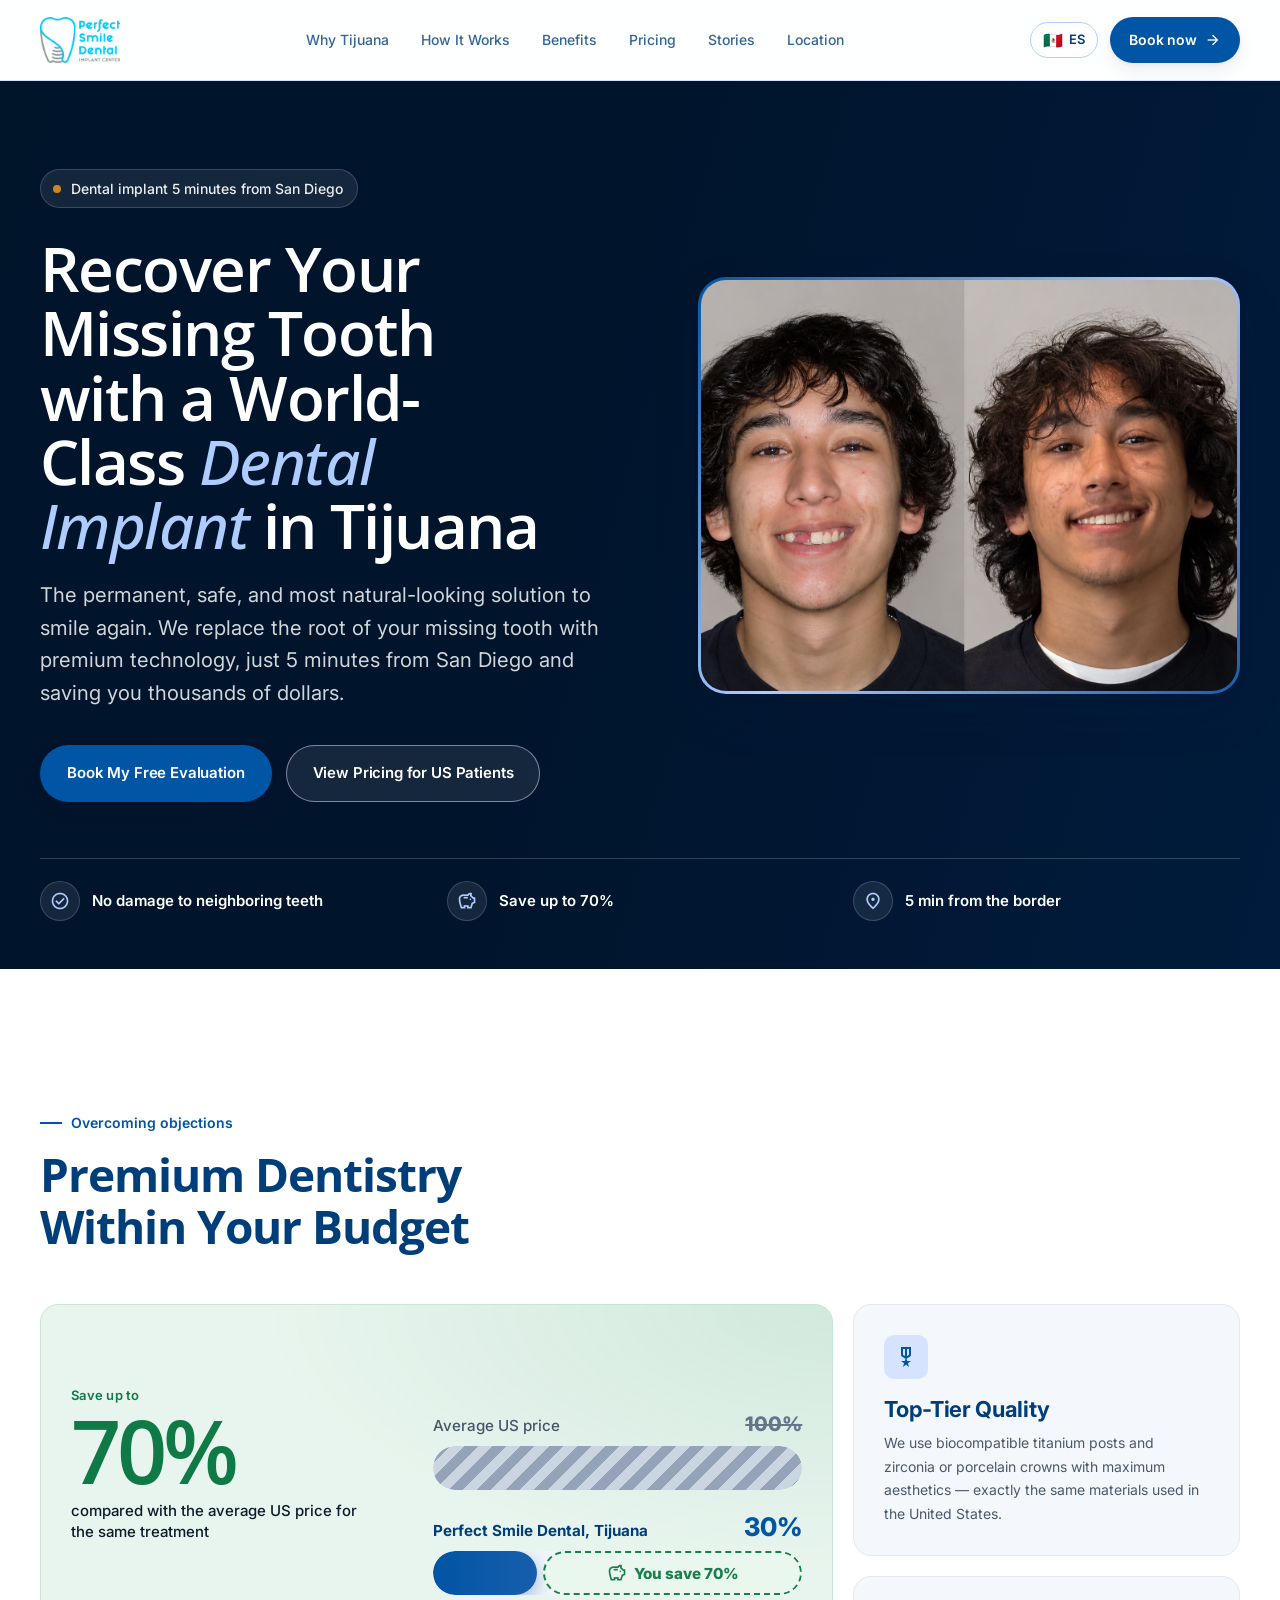
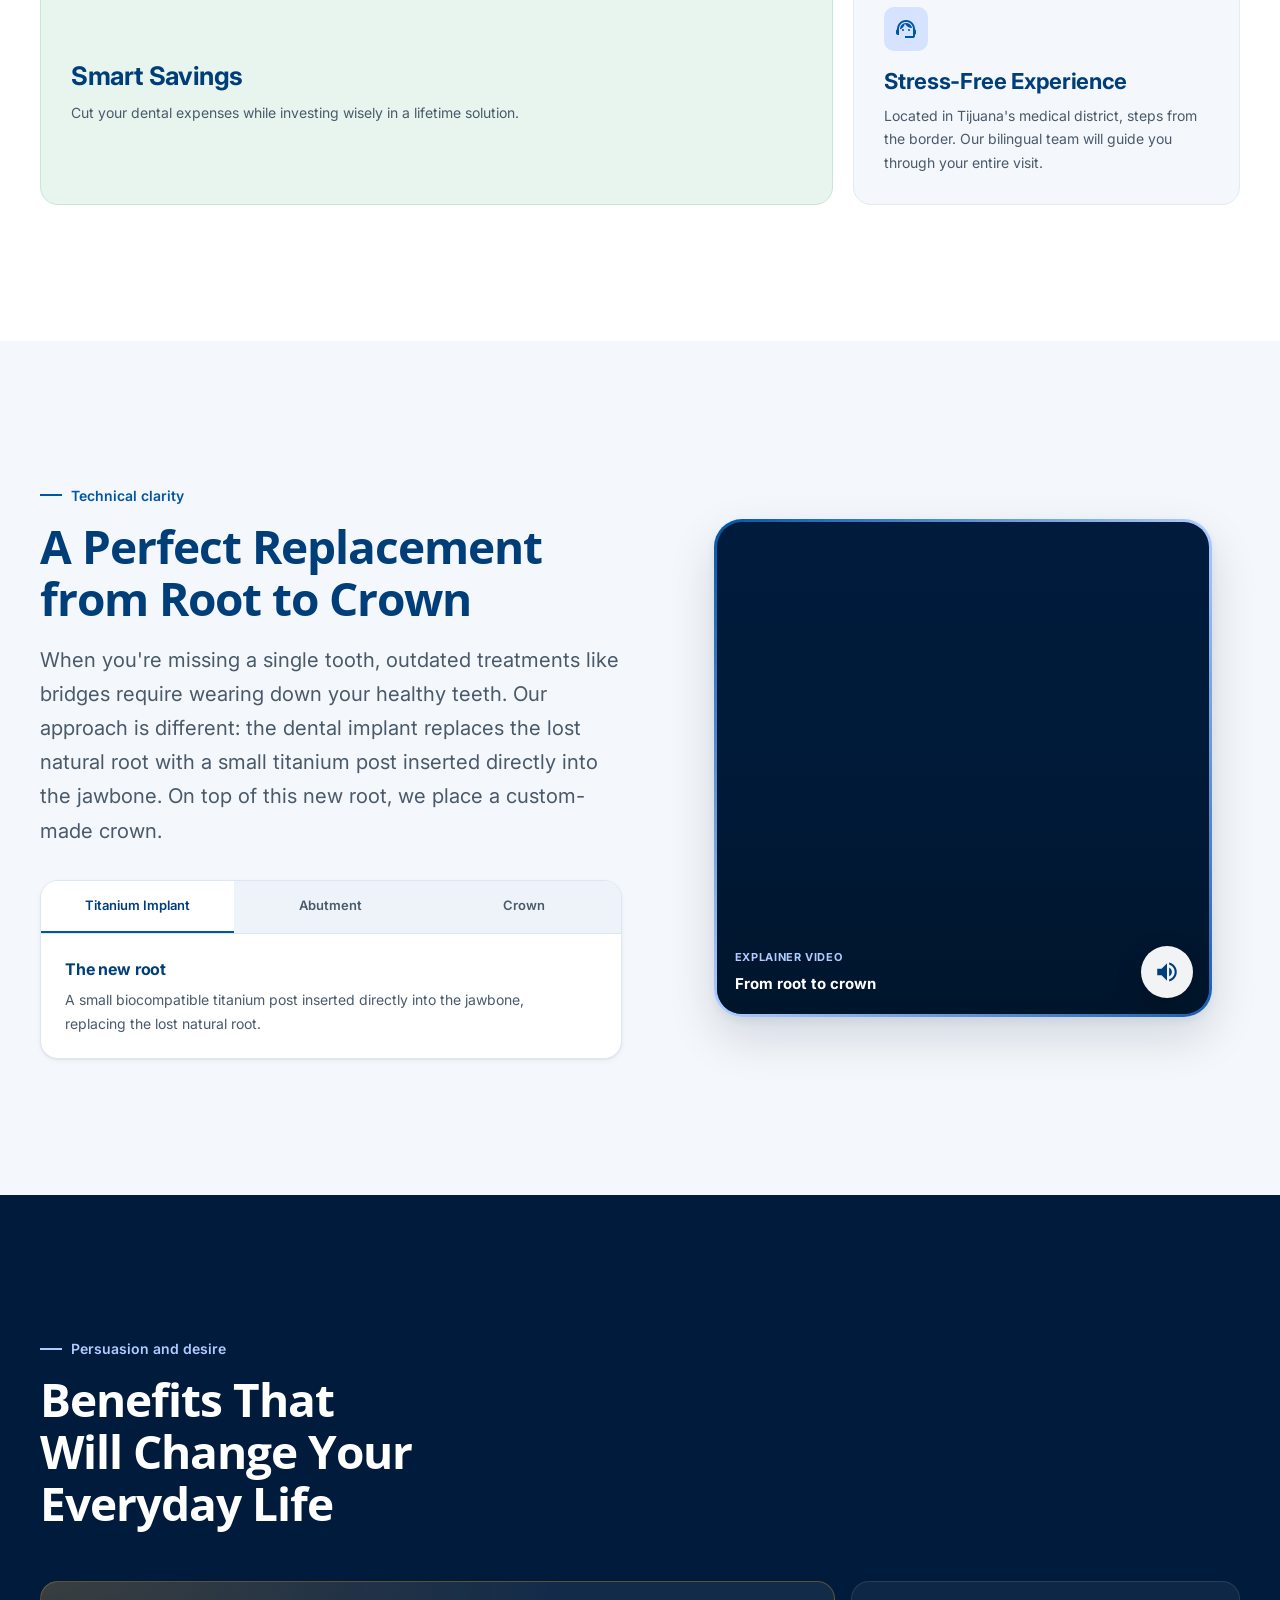
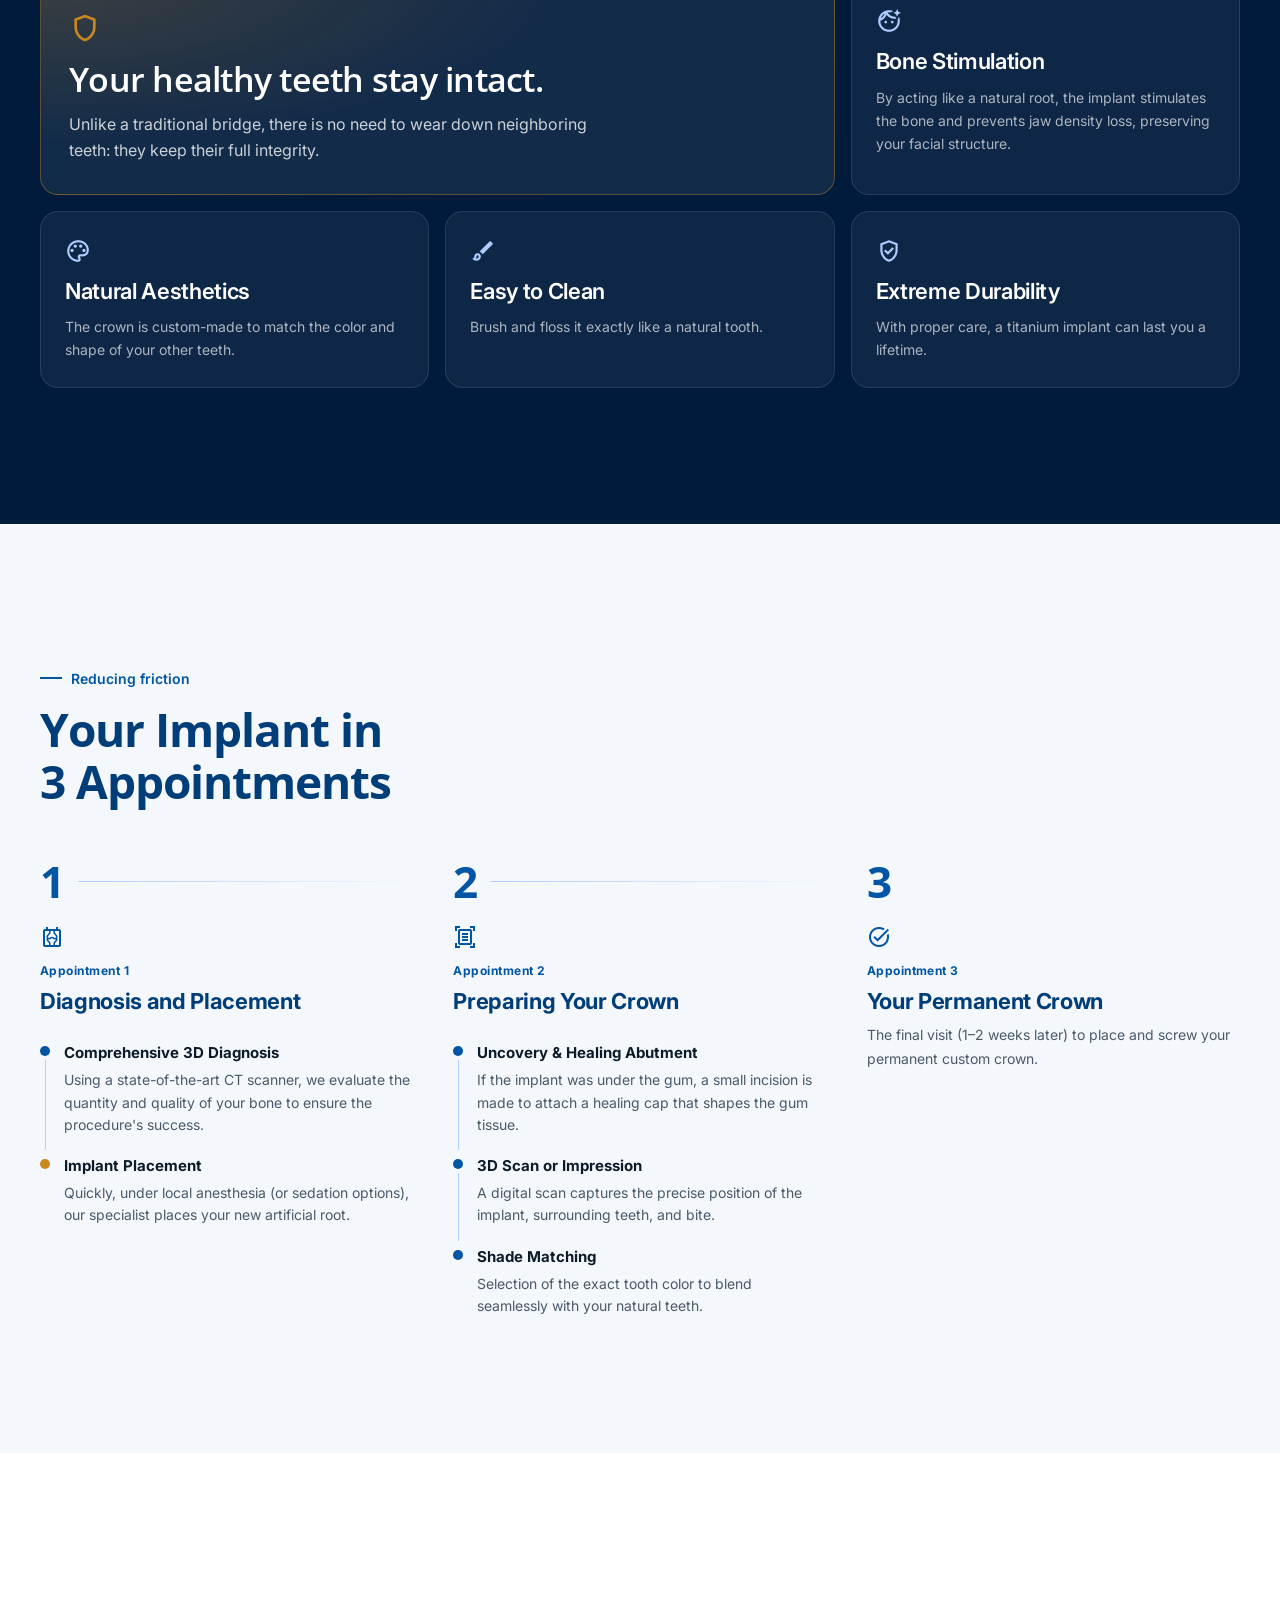
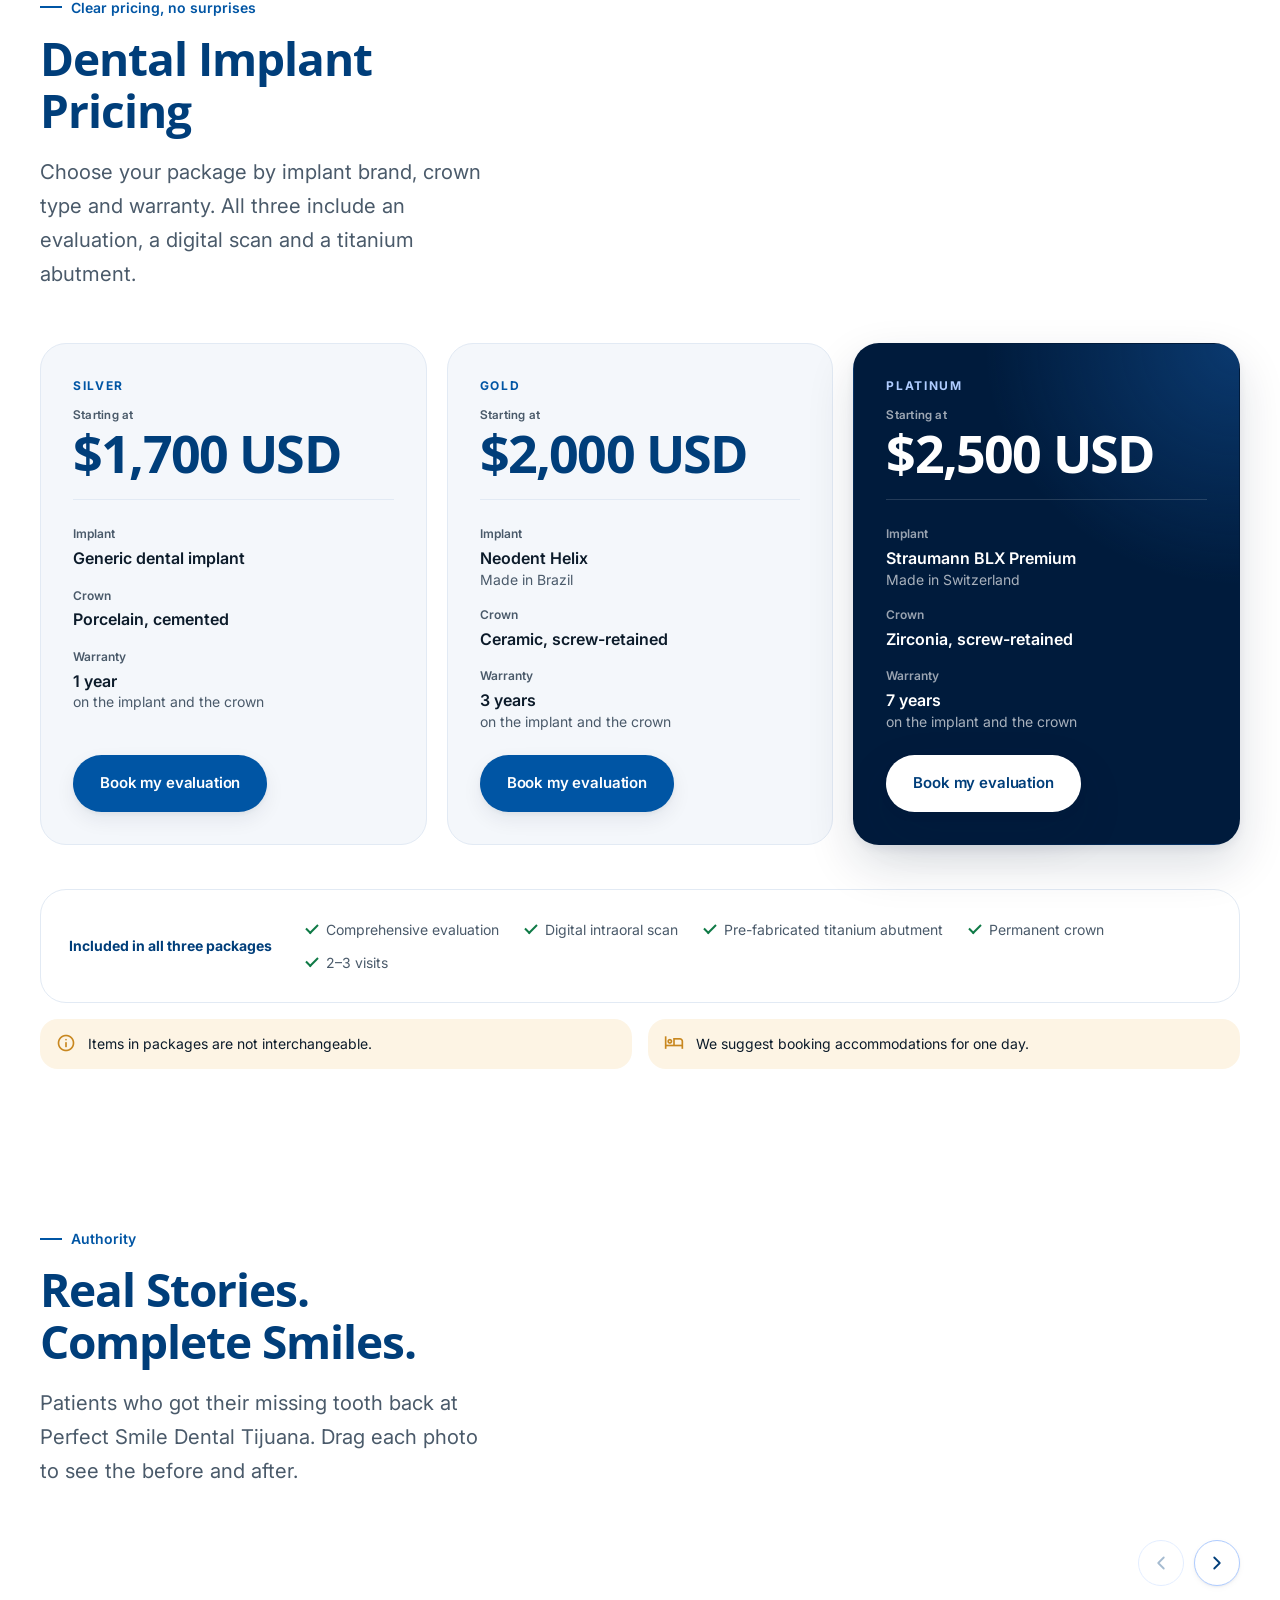
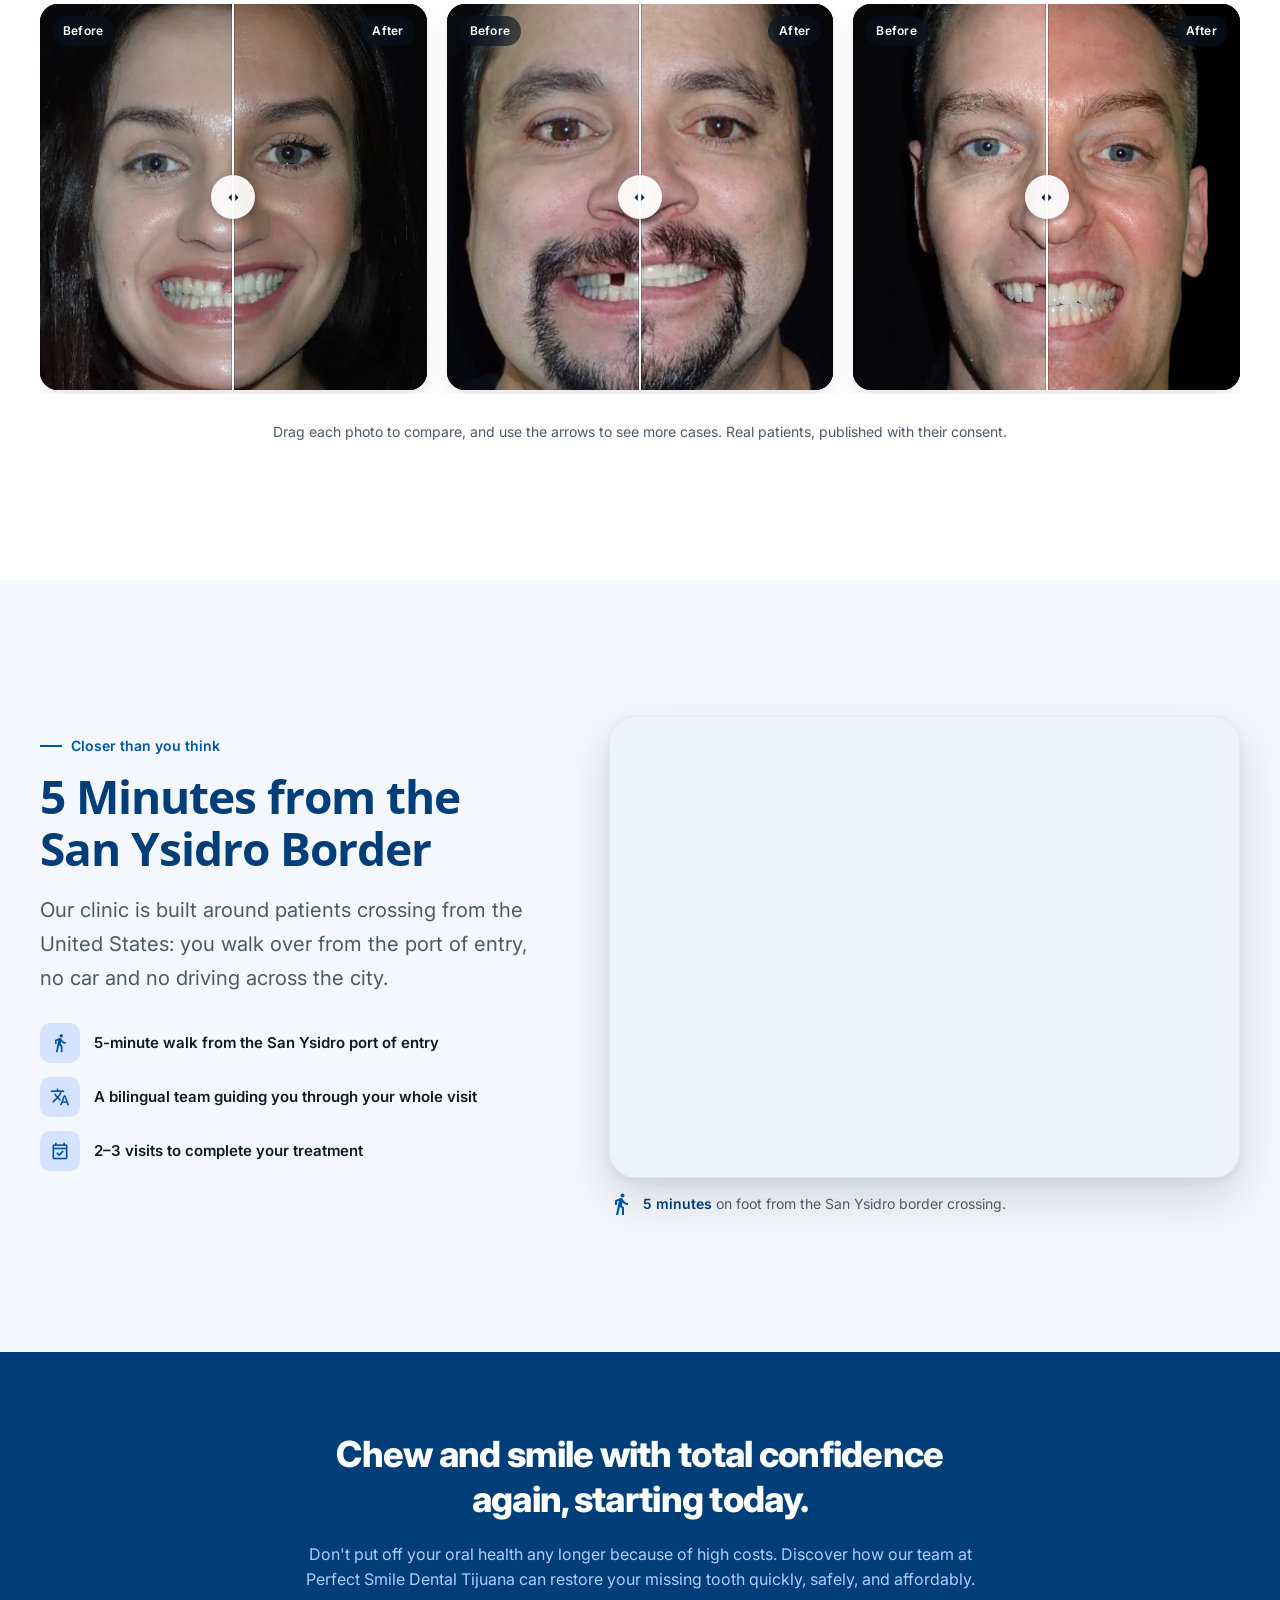
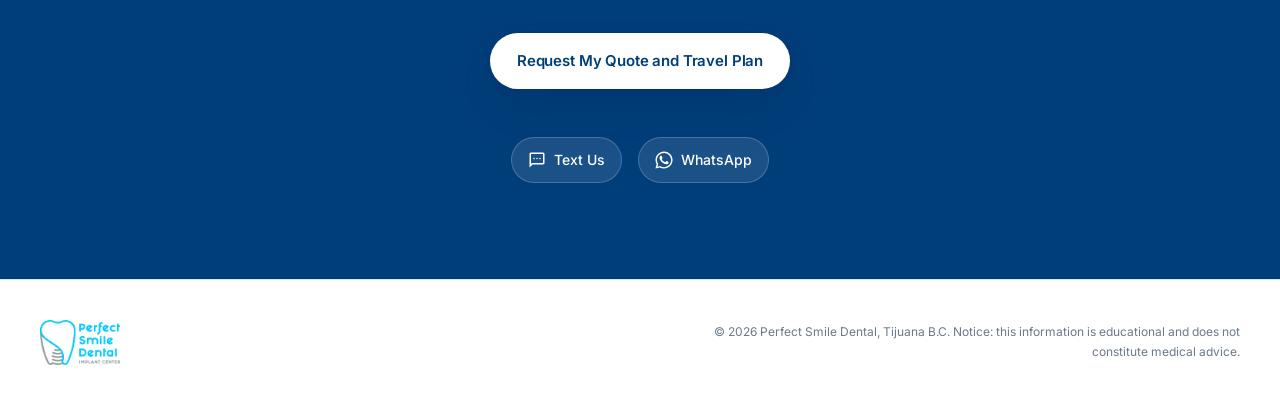
==== commit 5fe9a912: "pixel" ====
--- a/index.html
+++ b/index.html
@@ -67,6 +67,24 @@
 
   gtag('config', 'G-6Q0YZ97SWX');
 </script>
+
+<!-- Meta Pixel Code -->
+<script>
+!function(f,b,e,v,n,t,s)
+{if(f.fbq)return;n=f.fbq=function(){n.callMethod?
+n.callMethod.apply(n,arguments):n.queue.push(arguments)};
+if(!f._fbq)f._fbq=n;n.push=n;n.loaded=!0;n.version='2.0';
+n.queue=[];t=b.createElement(e);t.async=!0;
+t.src=v;s=b.getElementsByTagName(e)[0];
+s.parentNode.insertBefore(t,s)}(window, document,'script',
+'https://connect.facebook.net/en_US/fbevents.js');
+fbq('init', '899080593875966');
+fbq('track', 'PageView');
+</script>
+<noscript><img height="1" width="1" style="display:none"
+src="https://www.facebook.com/tr?id=899080593875966&ev=PageView&noscript=1"
+/></noscript>
+<!-- End Meta Pixel Code -->
   </head>
   <body>
     <header class="navbar">
